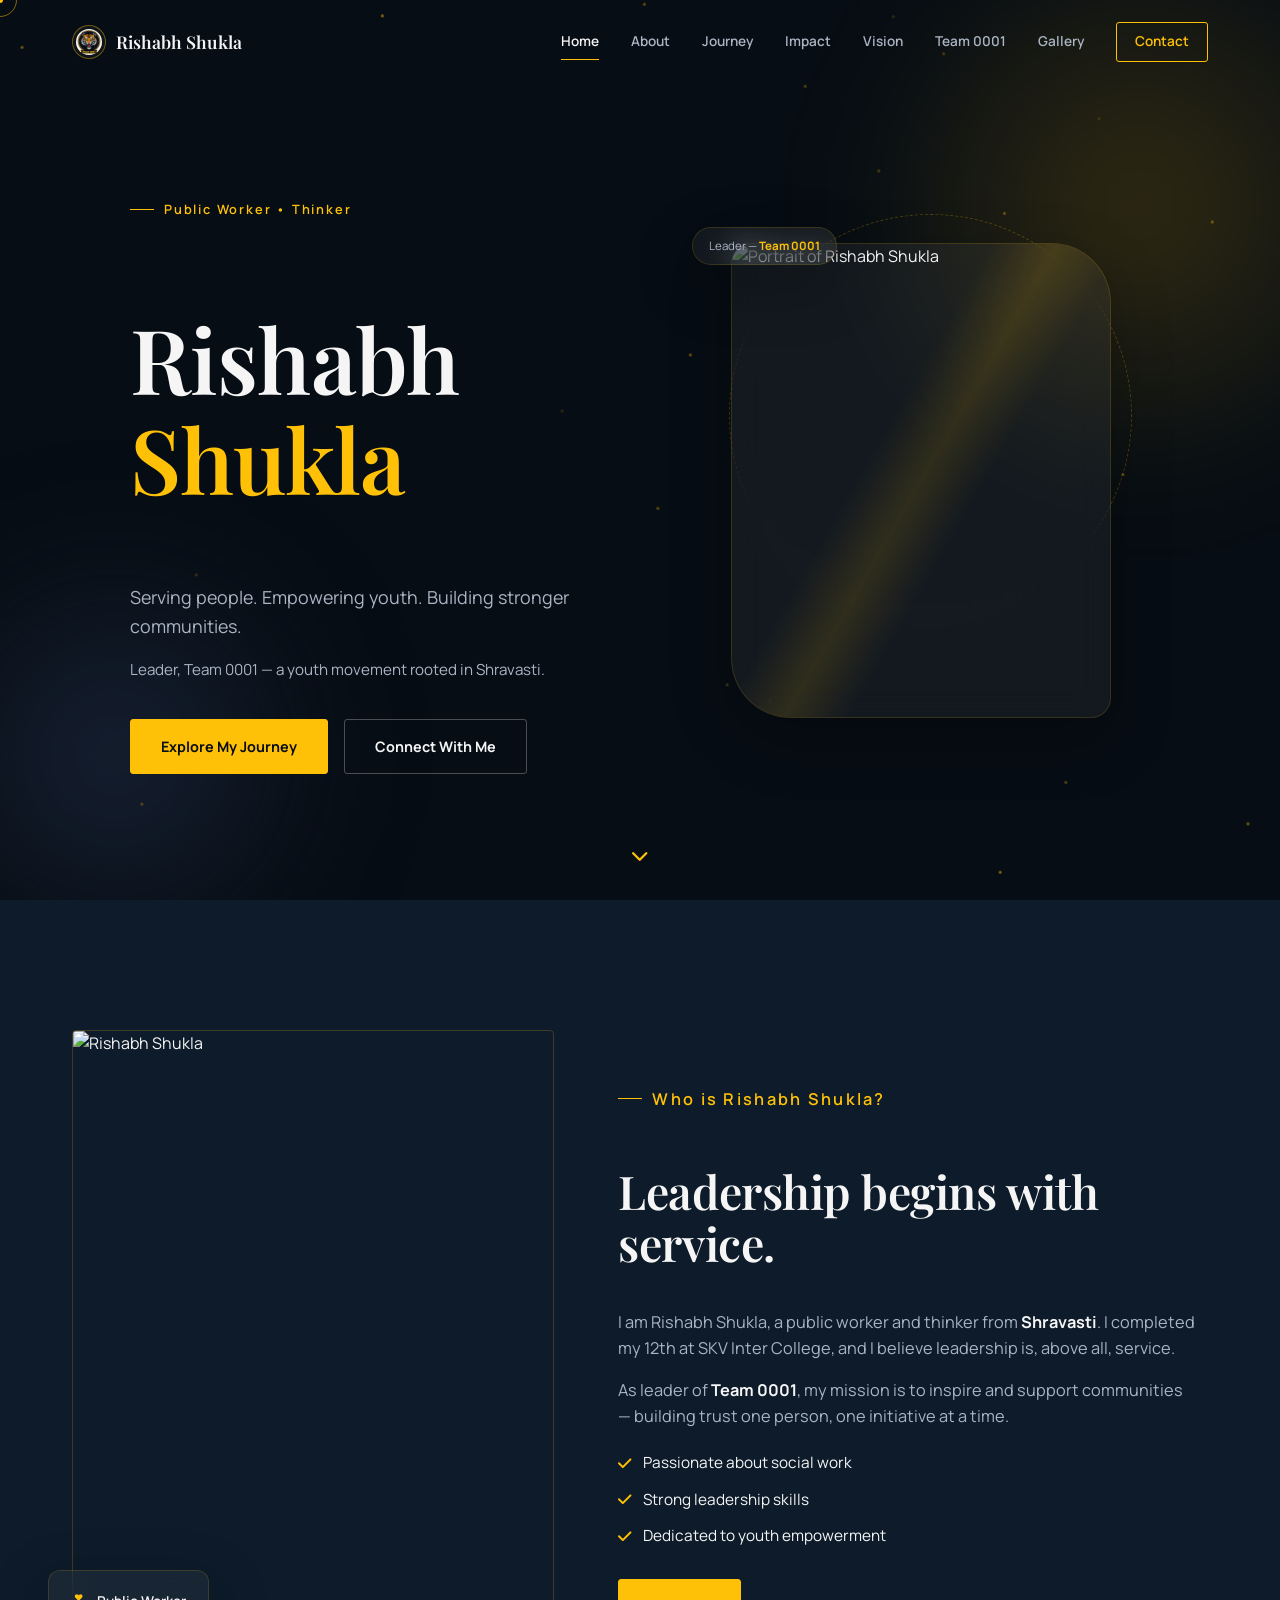
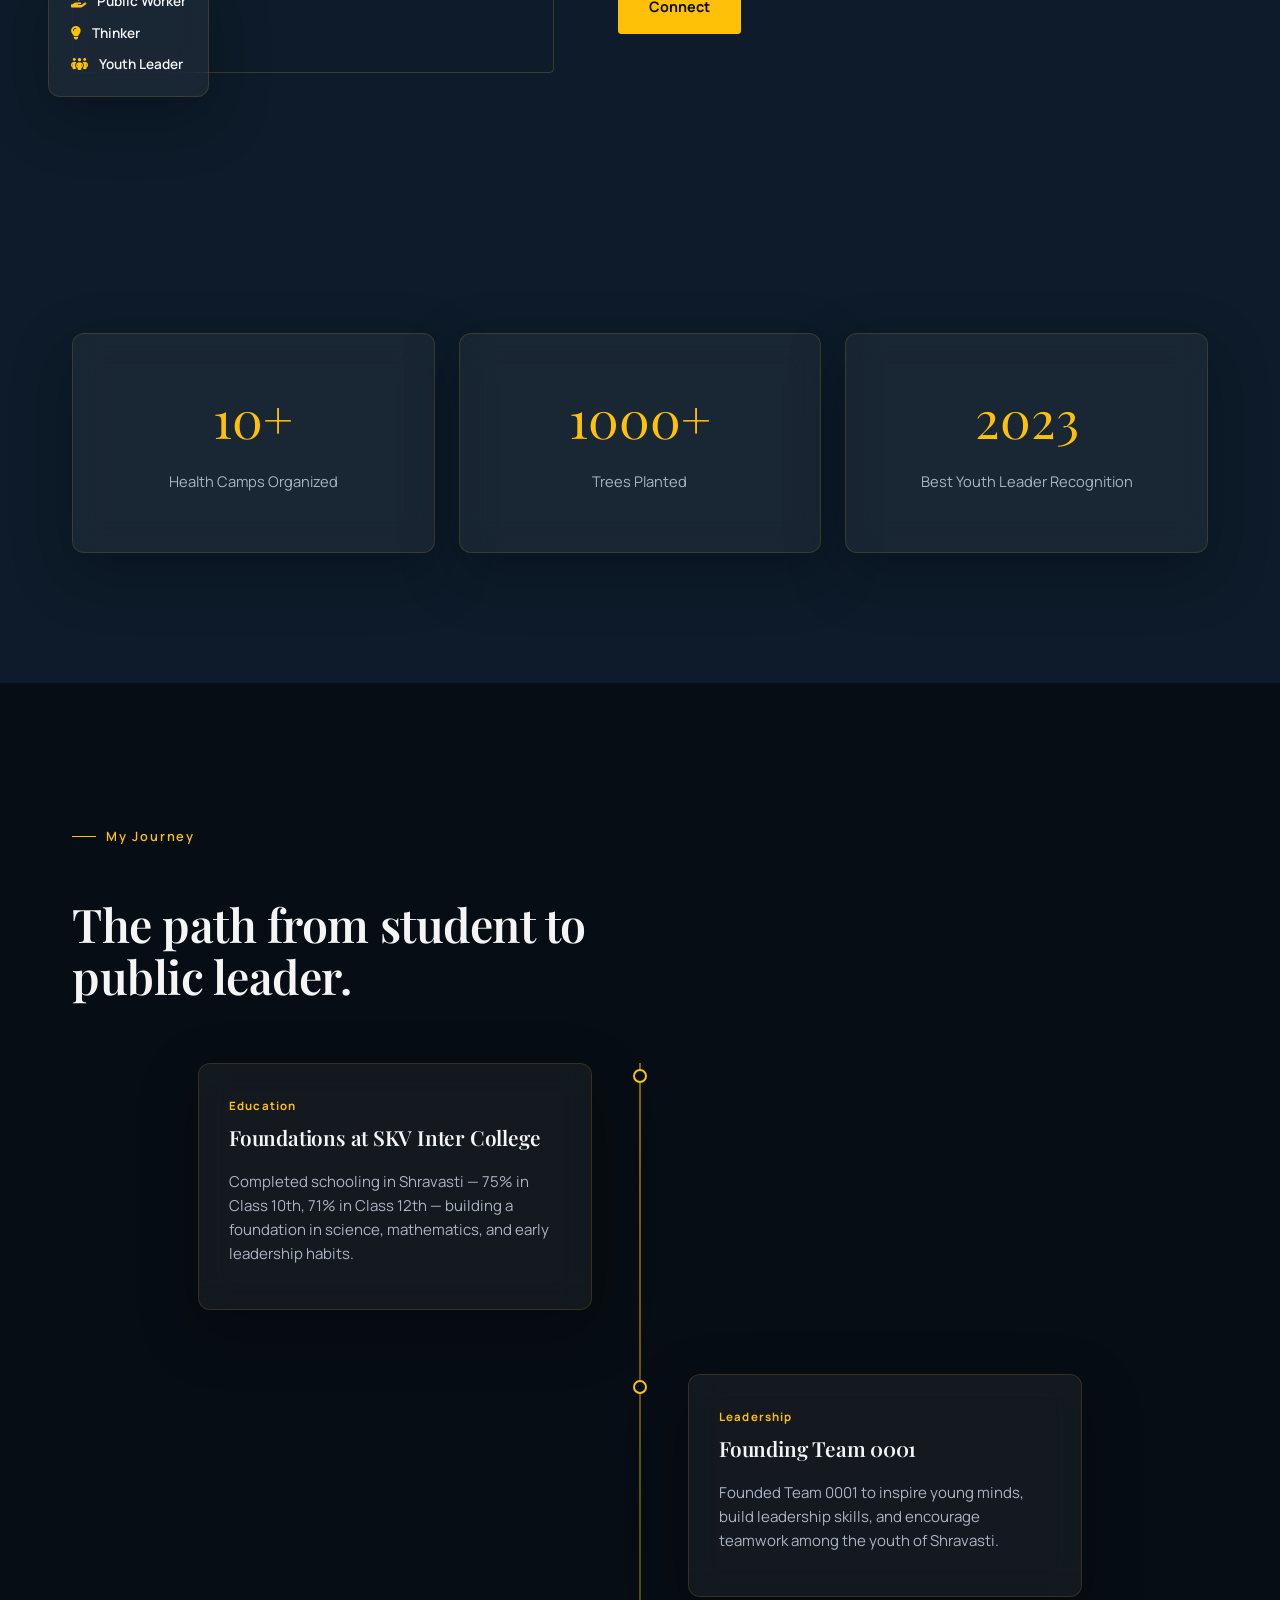
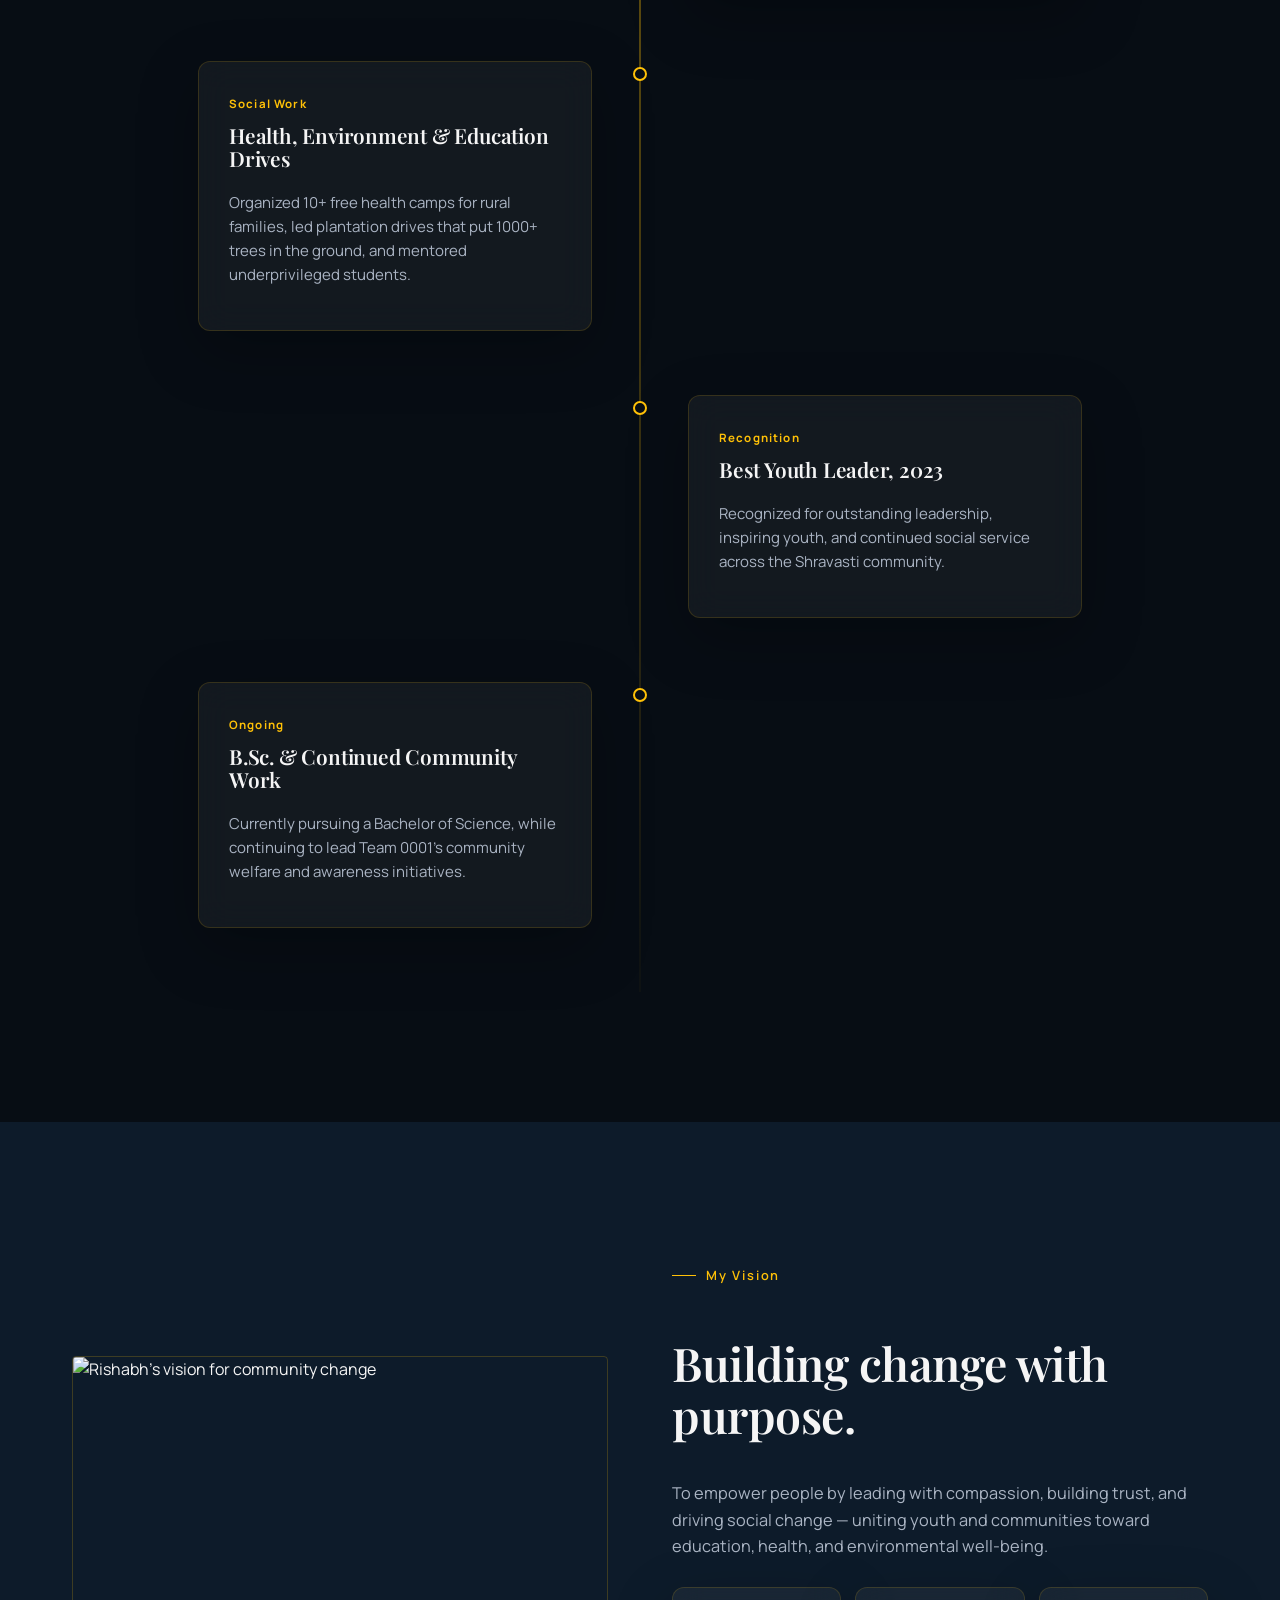
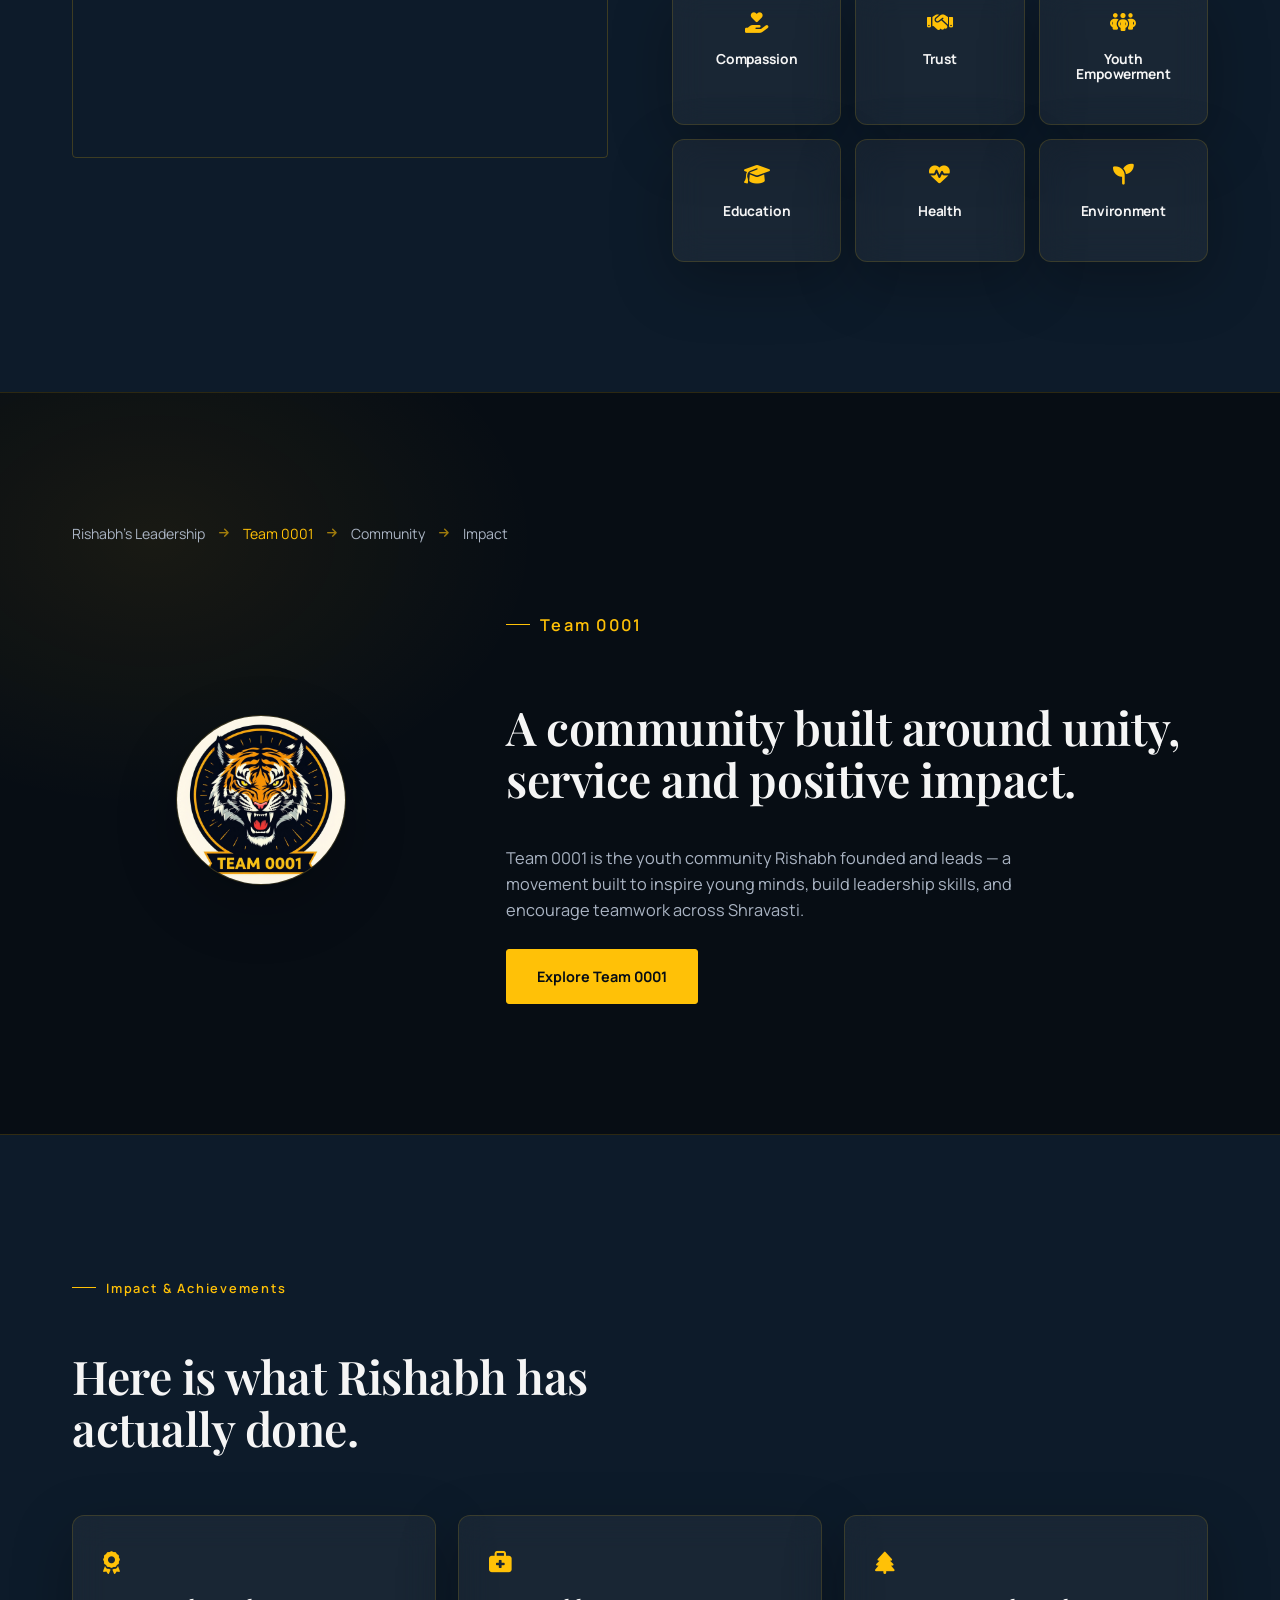
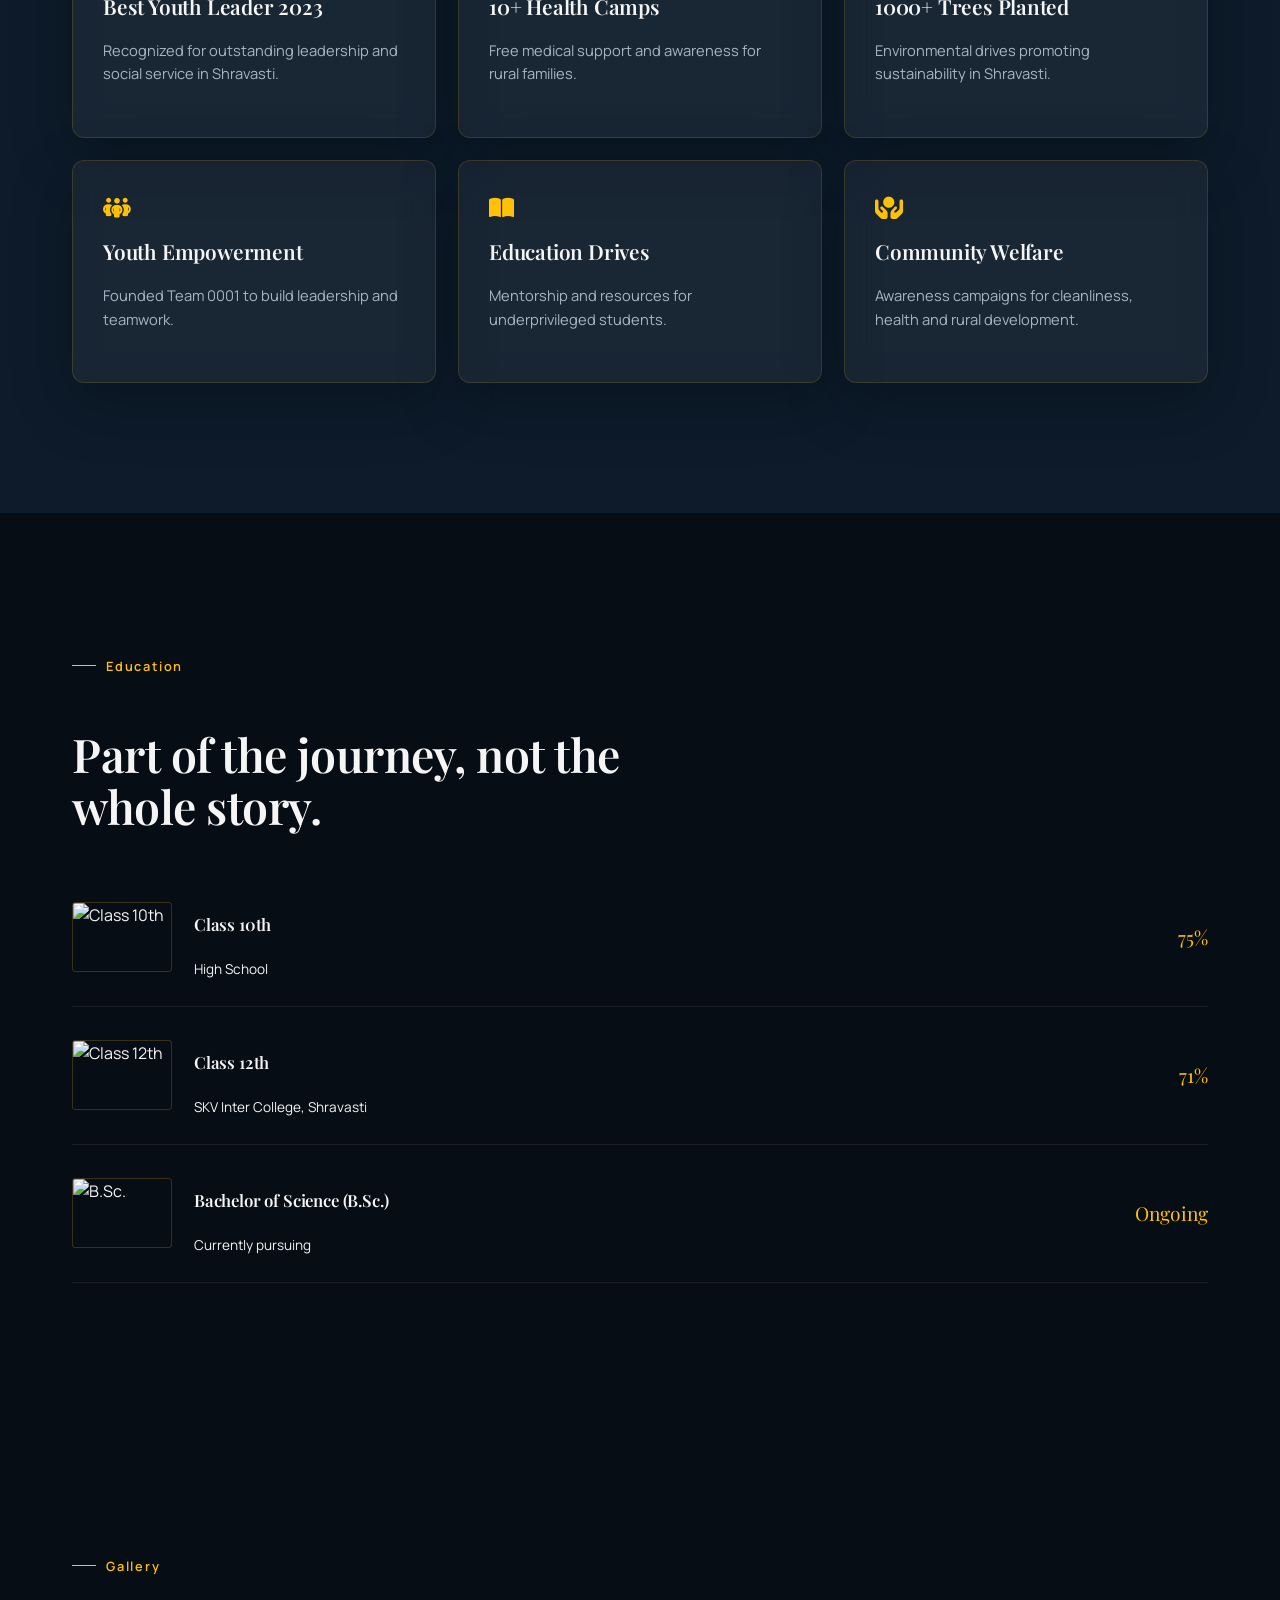
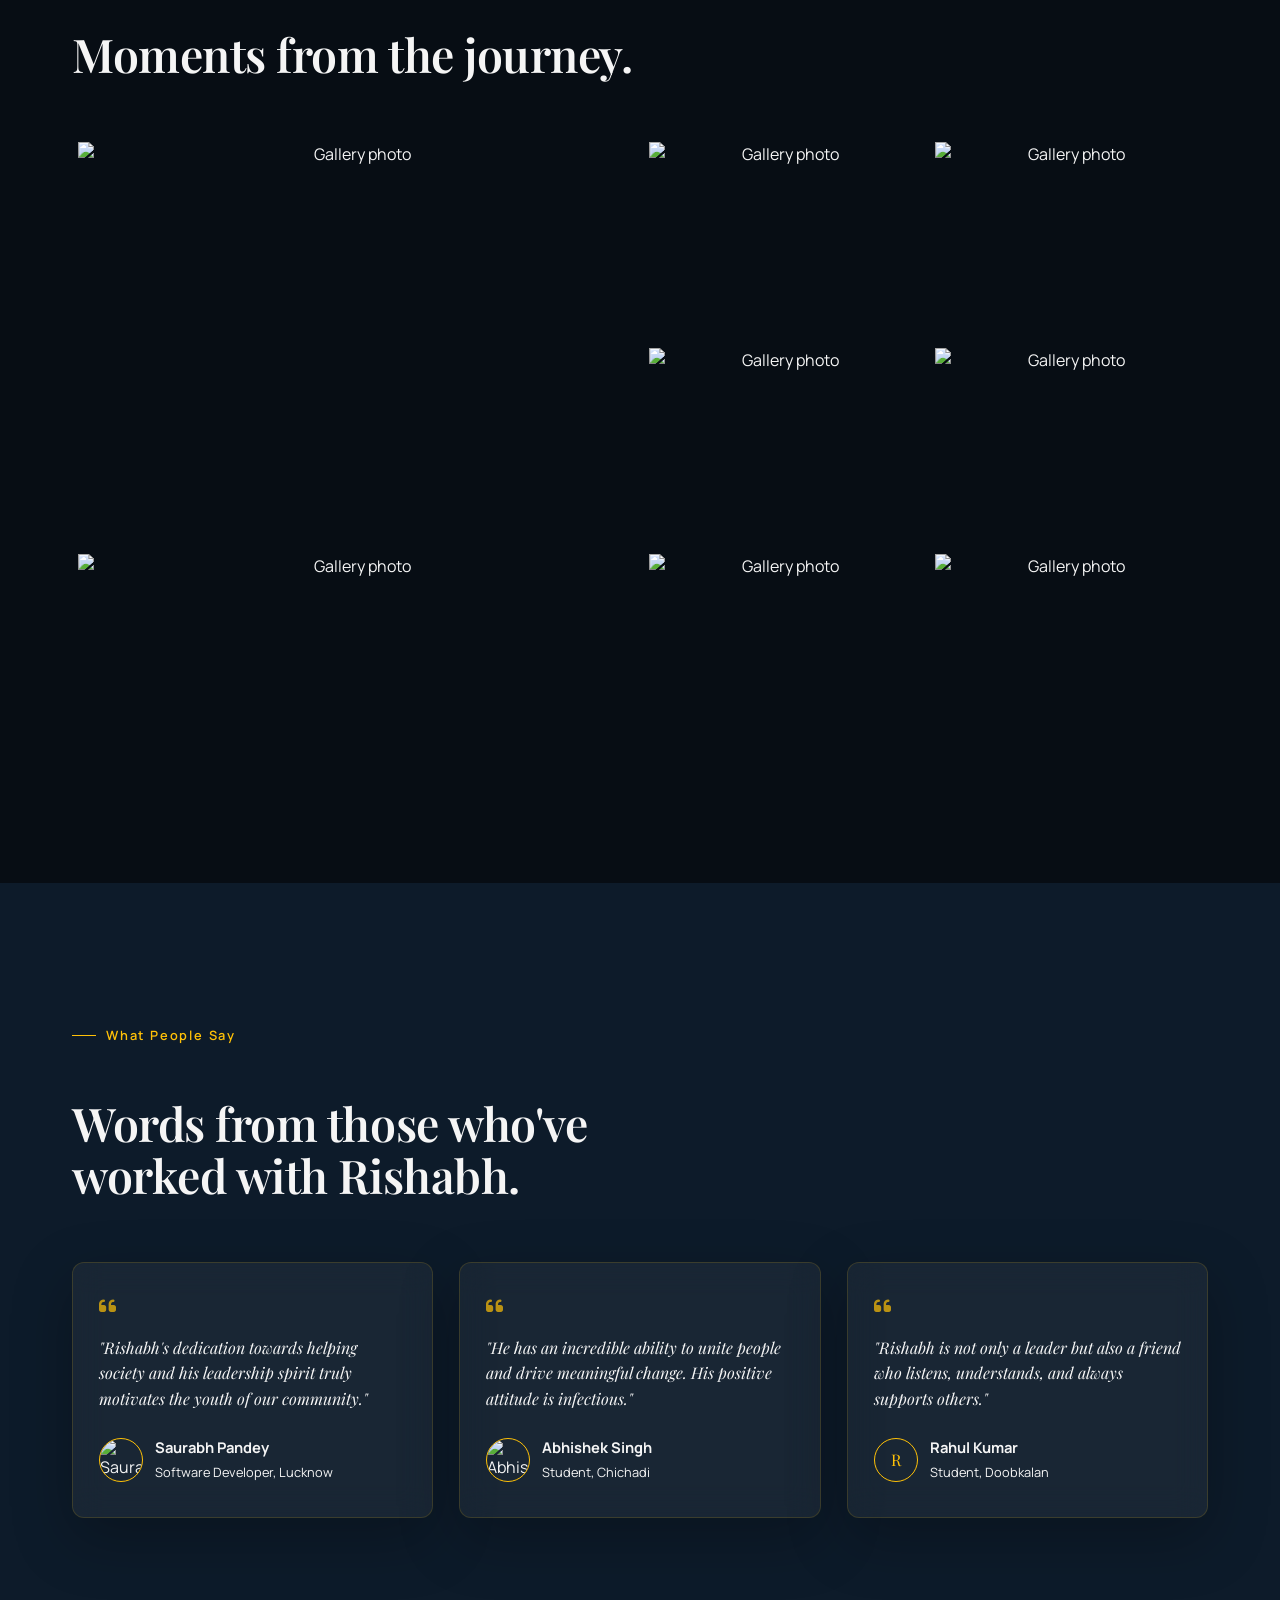
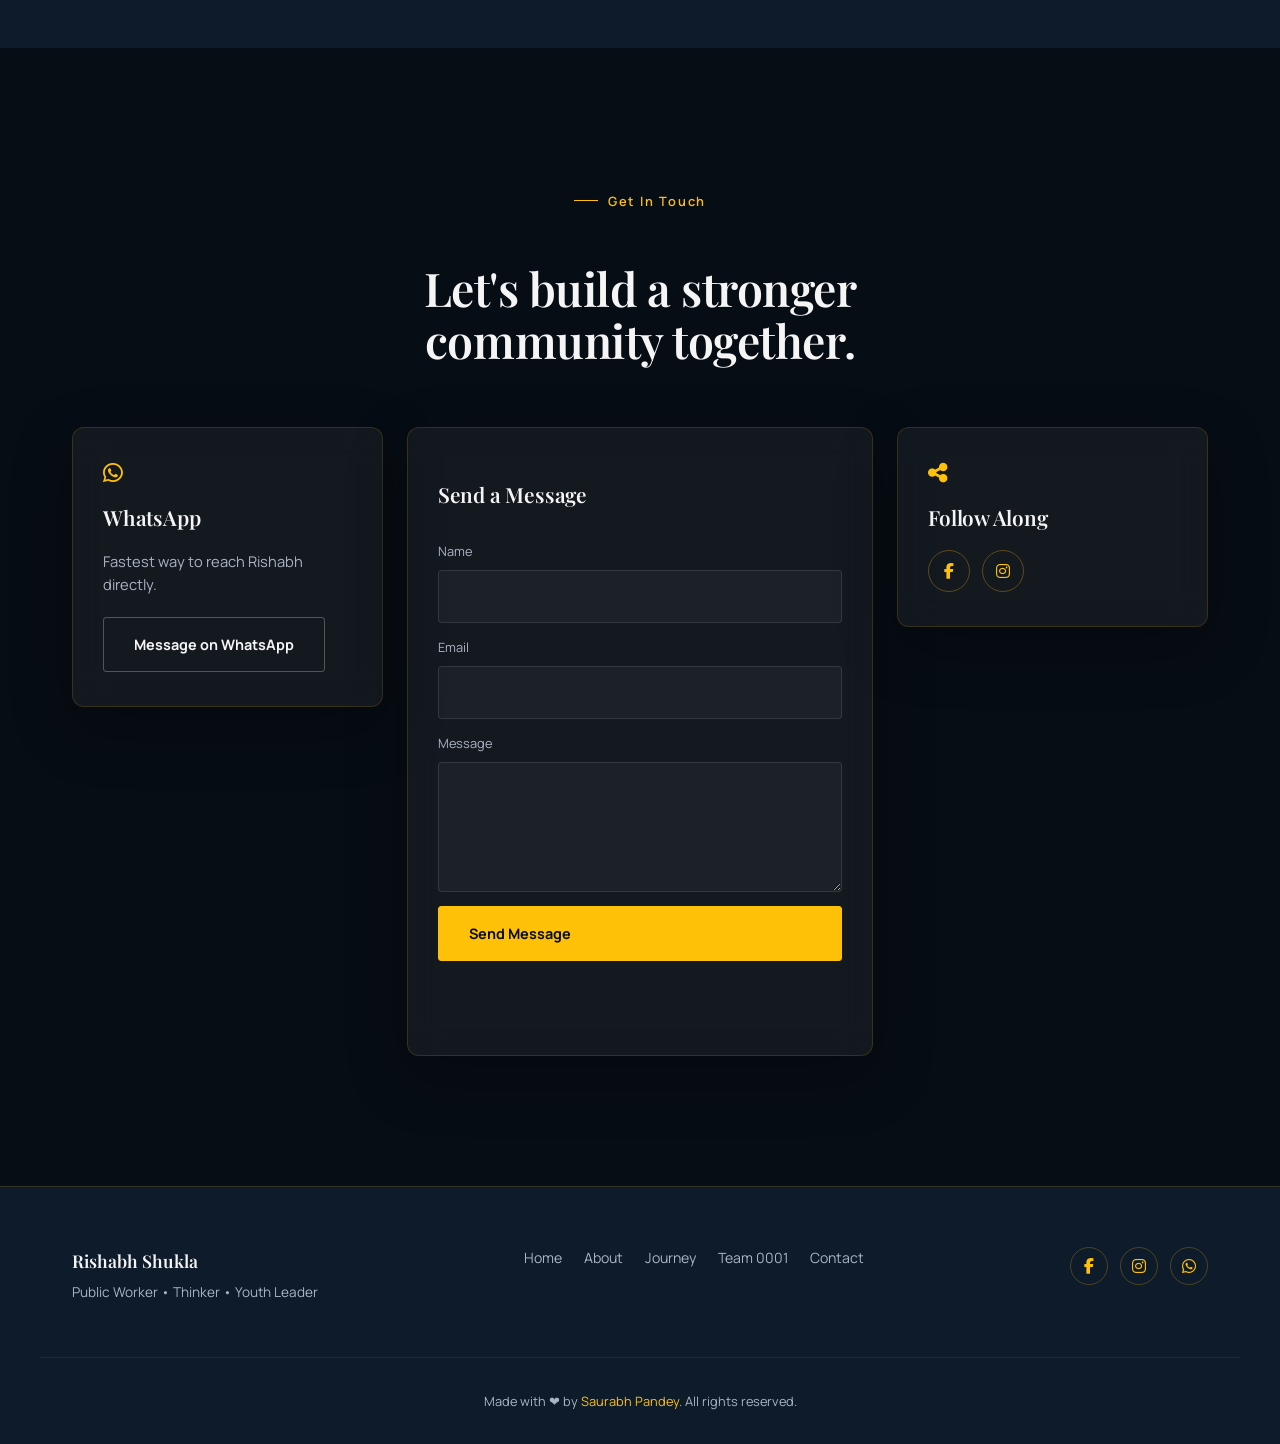
==== index.html @ ad7d0102 "index" ====
<!doctype html>
<html lang="en">
  <head>
    <!-- =========================================
         BASIC DOCUMENT META
    ========================================== -->

    <meta charset="UTF-8" />

    <meta name="viewport" content="width=device-width, initial-scale=1.0" />

    <meta name="theme-color" content="#0D1B2A" />

    <meta name="color-scheme" content="dark" />

    <meta
      name="robots"
      content="index, follow, max-image-preview:large, max-snippet:-1, max-video-preview:-1"
    />

    <meta
      name="googlebot"
      content="index, follow, max-image-preview:large, max-snippet:-1, max-video-preview:-1"
    />

    <!-- =========================================
         PRIMARY SEO
    ========================================== -->

    <title>Rishabh Shukla — Public Worker, Thinker & Youth Leader</title>

    <meta
      name="description"
      content="Official website of Rishabh Shukla, a public worker, thinker and youth leader from Shravasti, Uttar Pradesh. Explore his journey, social impact, vision and Team 0001."
    />

    <meta name="author" content="Rishabh Shukla" />

    <meta
      name="keywords"
      content="Rishabh Shukla, Rishabh Shukla Shravasti, public worker Shravasti, youth leader Shravasti, Team 0001, social work Shravasti, youth empowerment Uttar Pradesh"
    />

    <link rel="canonical" href="https://rishabh0001.vercel.app/" />
    <link rel="icon" href="images/team0001.png" type="image/x-icon" />

    <link
      rel="icon"
      type="image/png"
      sizes="32x32"
      href="images/team0001.png"
    />

    <link
      rel="apple-touch-icon"
      sizes="180x180"
      href="images/team0001.png"
    />


    <meta property="og:type" content="website" />

    <meta property="og:url" content="https://rishabh0001.vercel.app/" />

    <meta
      property="og:title"
      content="Rishabh Shukla — Public Worker, Thinker & Youth Leader"
    />

    <meta
      property="og:description"
      content="Official website of Rishabh Shukla — public worker, thinker and youth leader from Shravasti, Uttar Pradesh."
    />

    <meta
      property="og:image"
      content="https://rishabh0001.vercel.app/images/rishabh_1.jpg"
    />

    <meta property="og:image:width" content="1200" />

    <meta property="og:image:height" content="630" />

    <meta
      property="og:image:alt"
      content="Rishabh Shukla — Public Worker and Thinker"
    />

    <meta property="og:site_name" content="Rishabh Shukla" />

    <meta property="og:locale" content="en_IN" />

   

    <meta name="twitter:card" content="summary_large_image" />

    <meta
      name="twitter:title"
      content="Rishabh Shukla — Public Worker, Thinker & Youth Leader"
    />

    <meta
      name="twitter:description"
      content="Official website of Rishabh Shukla — public worker, thinker and youth leader from Shravasti, Uttar Pradesh."
    />

    <meta
      name="twitter:image"
      content="https://rishabh0001.vercel.app/assets/rishabh-shukla-og.jpg"
    />

    <meta
      name="twitter:image:alt"
      content="Rishabh Shukla — Public Worker and Thinker"
    />

    <!-- =========================================
         GOOGLE / SEARCH ENGINE VERIFICATION
    ========================================== -->

    <!-- Add your actual Search Console verification value -->
    <!--
    <meta
        name="google-site-verification"
        content="YOUR_GOOGLE_VERIFICATION_CODE"
    >
    -->

    <!-- =========================================
         PERFORMANCE
    ========================================== -->

    <!-- Google Fonts -->
    <link rel="preconnect" href="https://fonts.googleapis.com" />

    <link rel="preconnect" href="https://fonts.gstatic.com" crossorigin />

    <link
      href="https://fonts.googleapis.com/css2?family=Playfair+Display:ital,wght@0,500;0,600;0,700;1,500&family=Manrope:wght@400;500;600;700;800&display=swap"
      rel="stylesheet"
    />

    <!-- Font Awesome -->
    <link
      rel="stylesheet"
      href="https://cdnjs.cloudflare.com/ajax/libs/font-awesome/6.5.1/css/all.min.css"
    />

    <!-- Lenis -->
    <link
      rel="stylesheet"
      href="https://unpkg.com/lenis@1.1.3/dist/lenis.css"
    />

    <!-- Main stylesheet -->
    <link rel="stylesheet" href="/css/style.css" />

    <!-- =========================================
         PERSON + WEBSITE STRUCTURED DATA
    ========================================== -->

    <script type="application/ld+json">
      {
        "@context": "https://schema.org",
        "@graph": [
          {
            "@type": "ProfilePage",
            "@id": "https://rishabh0001.vercel.app/#profile",
            "url": "https://rishabh0001.vercel.app/",
            "name": "Rishabh Shukla — Public Worker, Thinker & Youth Leader",
            "description": "Official profile of Rishabh Shukla, public worker, thinker and youth leader from Shravasti, Uttar Pradesh.",
            "mainEntity": {
              "@id": "https://rishabh0001.vercel.app/#person"
            }
          },
          {
            "@type": "Person",
            "@id": "https://rishabh0001.vercel.app/#person",
            "name": "Rishabh Shukla",
            "url": "https://rishabh0001.vercel.app/",
            "jobTitle": ["Public Worker", "Thinker", "Youth Leader"],
            "description": "Public worker, thinker and youth leader from Shravasti, Uttar Pradesh.",
            "image": {
              "@type": "ImageObject",
              "url": "https://rishabh0001.vercel.app/assets/rishabh-shukla-og.jpg"
            },
            "worksFor": {
              "@type": "Organization",
              "@id": "https://rishabh0001.vercel.app/#team0001",
              "name": "Team 0001",
              "url": "https://rishabh0001.vercel.app/"
            },
            "address": {
              "@type": "PostalAddress",
              "addressLocality": "Shravasti",
              "addressRegion": "Uttar Pradesh",
              "addressCountry": "IN"
            }
          },
          {
            "@type": "Organization",
            "@id": "https://rishabh0001.vercel.app/#team0001",
            "name": "Team 0001",
            "url": "https://rishabh0001.vercel.app/",
            "description": "A community and movement led by Rishabh Shukla focused on youth empowerment and positive community impact."
          },
          {
            "@type": "WebSite",
            "@id": "https://rishabh0001.vercel.app/#website",
            "url": "https://rishabh0001.vercel.app/",
            "name": "Rishabh Shukla",
            "description": "Official website of Rishabh Shukla.",
            "publisher": {
              "@id": "https://rishabh0001.vercel.app/#person"
            }
          }
        ]
      }
    </script>
  </head>
  <body>
    <!-- Scroll progress bar -->
    <div class="scroll-progress" id="scrollProgress" aria-hidden="true"></div>

    <!-- Custom cursor (desktop only, injected/controlled in JS) -->
    <div class="cursor-dot" id="cursorDot" aria-hidden="true"></div>
    <div class="cursor-ring" id="cursorRing" aria-hidden="true"></div>

    <!-- ================= NAVBAR ================= -->
    <header class="navbar" id="navbar">
      <div class="navbar-inner">
        <a href="#home" class="brand" data-lenis-prevent-outside>
          <img src="images/team0001.png" alt="" />
          <span class="brand-name">Rishabh Shukla</span>
        </a>

        <nav class="nav-links" id="navLinks" aria-label="Primary">
          <a href="#home" class="nav-link active" data-nav>Home</a>
          <a href="#about" class="nav-link" data-nav>About</a>
          <a href="#journey" class="nav-link" data-nav>Journey</a>
          <a href="#impact" class="nav-link" data-nav>Impact</a>
          <a href="#vision" class="nav-link" data-nav>Vision</a>
          <a href="#team0001" class="nav-link" data-nav>Team 0001</a>
          <a href="#gallery" class="nav-link" data-nav>Gallery</a>
          <a href="#contact" class="nav-link nav-cta magnetic" data-nav
            >Contact</a
          >
        </nav>

        <button
          class="hamburger"
          id="hamburgerBtn"
          aria-label="Open menu"
          aria-expanded="false"
          aria-controls="mobileMenu"
        >
          <span></span><span></span><span></span>
        </button>
      </div>
    </header>

    <!-- ================= MOBILE MENU ================= -->
    <div class="mobile-menu" id="mobileMenu" aria-hidden="true">
      <nav aria-label="Mobile primary">
        <a href="#home" data-nav>Home</a>
        <a href="#about" data-nav>About</a>
        <a href="#journey" data-nav>Journey</a>
        <a href="#impact" data-nav>Impact</a>
        <a href="#vision" data-nav>Vision</a>
        <a href="#team0001" data-nav>Team 0001</a>
        <a href="#gallery" data-nav>Gallery</a>
        <a href="#contact" data-nav>Contact</a>
      </nav>
    </div>

    <main id="smooth-wrapper">
      <!-- ================= HERO ================= -->
      <section class="hero" id="home">
        <div class="hero-bg" aria-hidden="true">
          <div class="glow glow-1" data-parallax="0.15"></div>
          <div class="glow glow-2" data-parallax="0.3"></div>
          <div class="particles" id="particles"></div>
        </div>

        <div class="container hero-grid">
          <div class="hero-copy">
            <p class="eyebrow" data-hero-item>Public Worker &bull; Thinker</p>
            <h1 class="hero-heading">
              <span class="line" data-hero-line>Rishabh</span>
              <span class="line gold-text" data-hero-line>Shukla</span>
            </h1>
            <p class="hero-sub" data-hero-item>
              Serving people. Empowering youth. Building stronger communities.
            </p>
            <p class="hero-tag" data-hero-item>
              Leader, Team 0001 — a youth movement rooted in Shravasti.
            </p>

            <div class="hero-ctas" data-hero-item>
              <a href="#journey" class="btn btn-gold magnetic" data-nav
                >Explore My Journey</a
              >
              <a href="#contact" class="btn btn-ghost magnetic" data-nav
                >Connect With Me</a
              >
            </div>
          </div>

          <div class="hero-visual" data-hero-portrait>
            <div class="portrait-frame glass" data-parallax="0.08">
              <img
                src="https://rishabh0001.vercel.app/images/rishabh_1.jpg"
                alt="Portrait of Rishabh Shukla"
                width="480"
                height="600"
              />
              <div class="portrait-shine" aria-hidden="true"></div>
            </div>
            <span class="team-chip glass"
              >Leader &mdash; <strong>Team 0001</strong></span
            >
            <span class="deco-ring" aria-hidden="true"></span>
          </div>
        </div>

        <button
          class="scroll-cue"
          id="scrollCue"
          aria-label="Scroll to About section"
        >
          <i class="fa-solid fa-chevron-down"></i>
        </button>
      </section>

      <!-- ================= ABOUT ================= -->
      <section class="about" id="about">
        <div class="container about-grid">
          <div class="about-visual reveal" data-scale-reveal>
            <img
              src="https://rishabh0001.vercel.app/images/rishabh_2.jpg"
              alt="Rishabh Shukla"
              loading="lazy"
            />
            <div class="glass badge-card">
              <span
                ><i class="fa-solid fa-hand-holding-heart"></i> Public
                Worker</span
              >
              <span><i class="fa-solid fa-lightbulb"></i> Thinker</span>
              <span><i class="fa-solid fa-people-group"></i> Youth Leader</span>
            </div>
          </div>

          <div class="about-copy reveal">
            <p class="eyebrow">Who is Rishabh Shukla?</p>
            <h2>Leadership begins with service.</h2>
            <p>
              I am Rishabh Shukla, a public worker and thinker from
              <strong>Shravasti</strong>. I completed my 12th at SKV Inter
              College, and I believe leadership is, above all, service.
            </p>
            <p>
              As leader of <strong>Team 0001</strong>, my mission is to inspire
              and support communities &mdash; building trust one person, one
              initiative at a time.
            </p>
            <ul class="check-list">
              <li>
                <i class="fa-solid fa-check"></i>Passionate about social work
              </li>
              <li><i class="fa-solid fa-check"></i>Strong leadership skills</li>
              <li>
                <i class="fa-solid fa-check"></i>Dedicated to youth empowerment
              </li>
            </ul>
            <a href="#contact" class="btn btn-gold magnetic" data-nav
              >Connect</a
            >
          </div>
        </div>
      </section>

      <!-- ================= IMPACT / STATS ================= -->
      <section class="impact" id="impact">
        <div class="container">
          <div class="impact-grid">
            <div class="glass stat-card reveal">
              <div class="stat-num"><span data-count-to="10">0</span>+</div>
              <p class="stat-label">Health Camps Organized</p>
            </div>
            <div class="glass stat-card reveal">
              <div class="stat-num"><span data-count-to="1000">0</span>+</div>
              <p class="stat-label">Trees Planted</p>
            </div>
            <div class="glass stat-card reveal">
              <div class="stat-num">
                <span data-count-to="2023" data-no-plus>0</span>
              </div>
              <p class="stat-label">Best Youth Leader Recognition</p>
            </div>
          </div>
        </div>
      </section>

      <!-- ================= JOURNEY / TIMELINE ================= -->
      <section class="journey" id="journey">
        <div class="container">
          <div class="section-head reveal">
            <p class="eyebrow">My Journey</p>
            <h2>The path from student to public leader.</h2>
          </div>

          <div class="timeline" id="timeline">
            <div class="timeline-item reveal" data-side="left">
              <div class="glass timeline-card">
                <span class="t-tag">Education</span>
                <h3>Foundations at SKV Inter College</h3>
                <p>
                  Completed schooling in Shravasti &mdash; 75% in Class 10th,
                  71% in Class 12th &mdash; building a foundation in science,
                  mathematics, and early leadership habits.
                </p>
              </div>
            </div>

            <div class="timeline-item reveal" data-side="right">
              <div class="glass timeline-card">
                <span class="t-tag">Leadership</span>
                <h3>Founding Team 0001</h3>
                <p>
                  Founded Team 0001 to inspire young minds, build leadership
                  skills, and encourage teamwork among the youth of Shravasti.
                </p>
              </div>
            </div>

            <div class="timeline-item reveal" data-side="left">
              <div class="glass timeline-card">
                <span class="t-tag">Social Work</span>
                <h3>Health, Environment &amp; Education Drives</h3>
                <p>
                  Organized 10+ free health camps for rural families, led
                  plantation drives that put 1000+ trees in the ground, and
                  mentored underprivileged students.
                </p>
              </div>
            </div>

            <div class="timeline-item reveal" data-side="right">
              <div class="glass timeline-card">
                <span class="t-tag">Recognition</span>
                <h3>Best Youth Leader, 2023</h3>
                <p>
                  Recognized for outstanding leadership, inspiring youth, and
                  continued social service across the Shravasti community.
                </p>
              </div>
            </div>

            <div class="timeline-item reveal" data-side="left">
              <div class="glass timeline-card">
                <span class="t-tag">Ongoing</span>
                <h3>B.Sc. &amp; Continued Community Work</h3>
                <p>
                  Currently pursuing a Bachelor of Science, while continuing to
                  lead Team 0001's community welfare and awareness initiatives.
                </p>
              </div>
            </div>
          </div>
        </div>
      </section>

      <!-- ================= VISION ================= -->
      <section class="vision" id="vision">
        <div class="container vision-grid">
          <div class="vision-visual reveal" data-scale-reveal>
            <img
              src="https://rishabh0001.vercel.app/images/rishabh_3.jpg"
              alt="Rishabh's vision for community change"
              loading="lazy"
            />
          </div>

          <div class="reveal">
            <p class="eyebrow">My Vision</p>
            <h2>Building change with purpose.</h2>
            <p class="vision-intro">
              To empower people by leading with compassion, building trust, and
              driving social change &mdash; uniting youth and communities toward
              education, health, and environmental well-being.
            </p>

            <div class="pillar-grid">
              <div class="glass pillar-card">
                <i class="fa-solid fa-hand-holding-heart"></i>
                <h4>Compassion</h4>
              </div>
              <div class="glass pillar-card">
                <i class="fa-solid fa-handshake"></i>
                <h4>Trust</h4>
              </div>
              <div class="glass pillar-card">
                <i class="fa-solid fa-people-group"></i>
                <h4>Youth Empowerment</h4>
              </div>
              <div class="glass pillar-card">
                <i class="fa-solid fa-graduation-cap"></i>
                <h4>Education</h4>
              </div>
              <div class="glass pillar-card">
                <i class="fa-solid fa-heart-pulse"></i>
                <h4>Health</h4>
              </div>
              <div class="glass pillar-card">
                <i class="fa-solid fa-seedling"></i>
                <h4>Environment</h4>
              </div>
            </div>
          </div>
        </div>
      </section>

      <!-- ================= TEAM 0001 ================= -->
      <section class="team0001" id="team0001">
        <div class="container">
          <div class="team-flow reveal">
            <span>Rishabh's Leadership</span>
            <i class="fa-solid fa-arrow-right"></i>
            <span class="gold-text">Team 0001</span>
            <i class="fa-solid fa-arrow-right"></i>
            <span>Community</span>
            <i class="fa-solid fa-arrow-right"></i>
            <span>Impact</span>
          </div>

          <div class="team-body">
            <div class="team-emblem glass reveal">
              <img
                src="./images/team0001.png"
                style="border-radius: 50%"
                alt=""
              />
            </div>
            <div class="reveal">
              <p class="eyebrow">Team 0001</p>
              <h2>
                A community built around unity, service and positive impact.
              </h2>
              <p>
                Team 0001 is the youth community Rishabh founded and leads
                &mdash; a movement built to inspire young minds, build
                leadership skills, and encourage teamwork across Shravasti.
              </p>
              <a
                href="https://wa.me/919580526988"
                class="btn btn-gold magnetic"
                target="_blank"
                rel="noopener"
                >Explore Team 0001</a
              >
            </div>
          </div>
        </div>
      </section>

      <!-- ================= ACHIEVEMENTS ================= -->
      <section class="achievements" id="achievements">
        <div class="container">
          <div class="section-head reveal">
            <p class="eyebrow">Impact &amp; Achievements</p>
            <h2>Here is what Rishabh has actually done.</h2>
          </div>

          <div class="ach-grid">
            <div class="glass ach-card reveal">
              <i class="fa-solid fa-award"></i>
              <h3>Best Youth Leader 2023</h3>
              <p>
                Recognized for outstanding leadership and social service in
                Shravasti.
              </p>
            </div>
            <div class="glass ach-card reveal">
              <i class="fa-solid fa-briefcase-medical"></i>
              <h3>10+ Health Camps</h3>
              <p>Free medical support and awareness for rural families.</p>
            </div>
            <div class="glass ach-card reveal">
              <i class="fa-solid fa-tree"></i>
              <h3>1000+ Trees Planted</h3>
              <p>Environmental drives promoting sustainability in Shravasti.</p>
            </div>
            <div class="glass ach-card reveal">
              <i class="fa-solid fa-people-group"></i>
              <h3>Youth Empowerment</h3>
              <p>Founded Team 0001 to build leadership and teamwork.</p>
            </div>
            <div class="glass ach-card reveal">
              <i class="fa-solid fa-book-open"></i>
              <h3>Education Drives</h3>
              <p>Mentorship and resources for underprivileged students.</p>
            </div>
            <div class="glass ach-card reveal">
              <i class="fa-solid fa-hands-holding-circle"></i>
              <h3>Community Welfare</h3>
              <p>
                Awareness campaigns for cleanliness, health and rural
                development.
              </p>
            </div>
          </div>
        </div>
      </section>

      <!-- ================= EDUCATION ================= -->
      <section class="education" id="education">
        <div class="container">
          <div class="section-head reveal">
            <p class="eyebrow">Education</p>
            <h2>Part of the journey, not the whole story.</h2>
          </div>

          <div class="edu-list">
            <div class="edu-item reveal">
              <img
                src="https://rishabh0001.vercel.app/images/skv1.jpeg"
                alt="Class 10th"
                loading="lazy"
              />
              <div class="edu-info">
                <h4>Class 10th</h4>
                <span>High School</span>
              </div>
              <div class="edu-stat">75%</div>
            </div>
            <div class="edu-item reveal">
              <img
                src="https://rishabh0001.vercel.app/images/skv2.jpeg"
                alt="Class 12th"
                loading="lazy"
              />
              <div class="edu-info">
                <h4>Class 12th</h4>
                <span>SKV Inter College, Shravasti</span>
              </div>
              <div class="edu-stat">71%</div>
            </div>
            <div class="edu-item reveal">
              <img
                src="https://rishabh0001.vercel.app/images/r3.jpg"
                alt="B.Sc."
                loading="lazy"
              />
              <div class="edu-info">
                <h4>Bachelor of Science (B.Sc.)</h4>
                <span>Currently pursuing</span>
              </div>
              <div class="edu-stat">Ongoing</div>
            </div>
          </div>
        </div>
      </section>

      <!-- ================= GALLERY ================= -->
      <section class="gallery" id="gallery">
        <div class="container">
          <div class="section-head reveal">
            <p class="eyebrow">Gallery</p>
            <h2>Moments from the journey.</h2>
          </div>

          <div class="gallery-grid" id="galleryGrid">
            <button
              class="g-item reveal"
              data-img="https://rishabh0001.vercel.app/images/rishabh_1.jpg"
            >
              <img
                src="https://rishabh0001.vercel.app/images/rishabh_1.jpg"
                alt="Gallery photo"
                loading="lazy"
              />
            </button>
            <button
              class="g-item reveal"
              data-img="https://rishabh0001.vercel.app/images/rishabh_2.jpg"
            >
              <img
                src="https://rishabh0001.vercel.app/images/rishabh_2.jpg"
                alt="Gallery photo"
                loading="lazy"
              />
            </button>
            <button
              class="g-item reveal"
              data-img="https://rishabh0001.vercel.app/images/r5.jpg"
            >
              <img
                src="https://rishabh0001.vercel.app/images/r5.jpg"
                alt="Gallery photo"
                loading="lazy"
              />
            </button>
            <button
              class="g-item reveal"
              data-img="https://rishabh0001.vercel.app/images/r4.jpg"
            >
              <img
                src="https://rishabh0001.vercel.app/images/r4.jpg"
                alt="Gallery photo"
                loading="lazy"
              />
            </button>
            <button
              class="g-item reveal"
              data-img="https://rishabh0001.vercel.app/images/r6.jpg"
            >
              <img
                src="https://rishabh0001.vercel.app/images/r6.jpg"
                alt="Gallery photo"
                loading="lazy"
              />
            </button>
            <button
              class="g-item reveal"
              data-img="https://rishabh0001.vercel.app/images/r7.jpg"
            >
              <img
                src="https://rishabh0001.vercel.app/images/r7.jpg"
                alt="Gallery photo"
                loading="lazy"
              />
            </button>
            <button
              class="g-item reveal"
              data-img="https://rishabh0001.vercel.app/images/r3.jpg"
            >
              <img
                src="https://rishabh0001.vercel.app/images/r3.jpg"
                alt="Gallery photo"
                loading="lazy"
              />
            </button>
            <button
              class="g-item reveal"
              data-img="https://rishabh0001.vercel.app/images/r8.jpg"
            >
              <img
                src="https://rishabh0001.vercel.app/images/r8.jpg"
                alt="Gallery photo"
                loading="lazy"
              />
            </button>
          </div>
        </div>
      </section>

      <!-- Lightbox -->
      <div
        class="lightbox"
        id="lightbox"
        role="dialog"
        aria-modal="true"
        aria-label="Enlarged photo"
        aria-hidden="true"
      >
        <button
          class="lightbox-close"
          id="lightboxClose"
          aria-label="Close photo"
        >
          &times;
        </button>
        <img id="lightboxImg" src="" alt="" />
      </div>

      <!-- ================= TESTIMONIALS ================= -->
      <section class="testimonials" id="testimonials">
        <div class="container">
          <div class="section-head reveal">
            <p class="eyebrow">What People Say</p>
            <h2>Words from those who've worked with Rishabh.</h2>
          </div>

          <div class="test-grid">
            <div class="glass test-card reveal">
              <i class="fa-solid fa-quote-left"></i>
              <p>
                "Rishabh's dedication towards helping society and his leadership
                spirit truly motivates the youth of our community."
              </p>
              <div class="test-person">
                <img
                  src="https://rishabh0001.vercel.app/images/pandey.jpeg"
                  alt="Saurabh Pandey"
                  loading="lazy"
                />
                <div>
                  <strong>Saurabh Pandey</strong
                  ><span>Software Developer, Lucknow</span>
                </div>
              </div>
            </div>
            <div class="glass test-card reveal">
              <i class="fa-solid fa-quote-left"></i>
              <p>
                "He has an incredible ability to unite people and drive
                meaningful change. His positive attitude is infectious."
              </p>
              <div class="test-person">
                <img
                  src="https://rishabh0001.vercel.app/images/AbhisheksSi.jpeg"
                  alt="Abhishek Singh"
                  loading="lazy"
                />
                <div>
                  <strong>Abhishek Singh</strong><span>Student, Chichadi</span>
                </div>
              </div>
            </div>
            <div class="glass test-card reveal">
              <i class="fa-solid fa-quote-left"></i>
              <p>
                "Rishabh is not only a leader but also a friend who listens,
                understands, and always supports others."
              </p>
              <div class="test-person">
                <div class="test-avatar-fallback">R</div>
                <div>
                  <strong>Rahul Kumar</strong><span>Student, Doobkalan</span>
                </div>
              </div>
            </div>
          </div>
        </div>
      </section>

      <!-- ================= CONTACT ================= -->
      <section class="contact" id="contact">
        <div class="container">
          <div class="section-head center reveal">
            <p class="eyebrow">Get In Touch</p>
            <h2>Let's build a stronger community together.</h2>
          </div>

          <div class="contact-grid">
            <div class="glass contact-card reveal">
              <i class="fa-brands fa-whatsapp"></i>
              <h3>WhatsApp</h3>
              <p>Fastest way to reach Rishabh directly.</p>
              <a
                href="https://wa.me/919580526988"
                class="btn btn-ghost magnetic"
                target="_blank"
                rel="noopener"
                >Message on WhatsApp</a
              >
            </div>

            <form
              class="glass contact-card contact-form reveal"
              id="contactForm"
            >
              <h3>Send a Message</h3>
              <div class="field">
                <label for="name">Name</label>
                <input type="text" id="name" name="name" required />
              </div>
              <div class="field">
                <label for="email">Email</label>
                <input type="email" id="email" name="email" required />
              </div>
              <div class="field">
                <label for="message">Message</label>
                <textarea
                  id="message"
                  name="message"
                  rows="4"
                  required
                ></textarea>
              </div>
              <button type="submit" class="btn btn-gold magnetic">
                Send Message
              </button>
              <p class="form-msg" id="formMsg" role="status"></p>
            </form>

            <div class="glass contact-card reveal">
              <i class="fa-solid fa-share-nodes"></i>
              <h3>Follow Along</h3>
              <div class="social-links">
                <a
                  href="https://www.facebook.com/share/1HQsQFgXZf/"
                  target="_blank"
                  rel="noopener"
                  aria-label="Facebook"
                  ><i class="fa-brands fa-facebook-f"></i
                ></a>
                <a
                  href="https://www.instagram.com/alone___boy___rishabh0001/"
                  target="_blank"
                  rel="noopener"
                  aria-label="Instagram"
                  ><i class="fa-brands fa-instagram"></i
                ></a>
              </div>
            </div>
          </div>
        </div>
      </section>
    </main>

    <!-- ================= FOOTER ================= -->
    <footer class="footer">
      <div class="container footer-grid">
        <div>
          <span class="brand-name footer-brand">Rishabh Shukla</span>
          <p class="footer-tag">
            Public Worker &bull; Thinker &bull; Youth Leader
          </p>
        </div>

        <nav class="footer-nav" aria-label="Footer">
          <a href="#home" data-nav>Home</a>
          <a href="#about" data-nav>About</a>
          <a href="#journey" data-nav>Journey</a>
          <a href="#team0001" data-nav>Team 0001</a>
          <a href="#contact" data-nav>Contact</a>
        </nav>

        <div class="footer-socials">
          <a
            href="https://www.facebook.com/share/1HQsQFgXZf/"
            target="_blank"
            rel="noopener"
            aria-label="Facebook"
            ><i class="fa-brands fa-facebook-f"></i
          ></a>
          <a
            href="https://www.instagram.com/alone___boy___rishabh0001/"
            target="_blank"
            rel="noopener"
            aria-label="Instagram"
            ><i class="fa-brands fa-instagram"></i
          ></a>
          <a
            href="https://wa.me/919580526988"
            target="_blank"
            rel="noopener"
            aria-label="WhatsApp"
            ><i class="fa-brands fa-whatsapp"></i
          ></a>
        </div>
      </div>

      <div class="container footer-bottom">
        <p>
          Made with &#10084; by
          <a
            href="https://www.linkedin.com/in/saurabh-pandey-179695296"
            target="_blank"
            rel="noopener"
            >Saurabh Pandey</a
          >. All rights reserved.
        </p>
      </div>
    </footer>

    <!-- Back to top -->
    <button class="back-to-top glass" id="backToTop" aria-label="Back to top">
      <i class="fa-solid fa-arrow-up"></i>
    </button>

    <!-- ============ SCRIPTS ============ -->
    <script src="https://cdnjs.cloudflare.com/ajax/libs/gsap/3.12.5/gsap.min.js"></script>
    <script src="https://cdnjs.cloudflare.com/ajax/libs/gsap/3.12.5/ScrollTrigger.min.js"></script>
    <script src="https://unpkg.com/lenis@1.1.3/dist/lenis.min.js"></script>
    <script src="js/script.js"></script>
  </body>
</html>
---- css/style.css ----
/* =====================================================
   1. RESET
   ===================================================== */
*,
*::before,
*::after {
  box-sizing: border-box;
}
html,
body {
  margin: 0;
  padding: 0;
}
img {
  max-width: 100%;
  display: block;
}
a {
  color: inherit;
  text-decoration: none;
}
button {
  font: inherit;
  background: none;
  border: none;
  cursor: pointer;
  color: inherit;
}
ul {
  list-style: none;
  margin: 0;
  padding: 0;
}
input,
textarea {
  font: inherit;
}

/* =====================================================
   2. VARIABLES
   ===================================================== */
:root {
  --gold: #ffc107;
  --gold-hover: #ffd54f;
  --navy-deep: #070d14;
  --navy: #0d1b2a;
  --navy-2: #1b263b;
  --white: #f5f5f5;
  --muted: #aab4c3;

  --glass-bg: rgba(255, 255, 255, 0.05);
  --glass-border: rgba(255, 193, 7, 0.15);
  --glass-blur: 16px;
  --glass-shadow: 0 20px 60px rgba(0, 0, 0, 0.25);

  --font-display: "Playfair Display", serif;
  --font-body: "Manrope", sans-serif;

  --container: 1200px;
  --ease: cubic-bezier(0.16, 1, 0.3, 1);
}

/* =====================================================
   3. TYPOGRAPHY
   ===================================================== */
body {
  font-family: var(--font-body);
  color: var(--white);
  background: var(--navy-deep);
  line-height: 1.6;
  -webkit-font-smoothing: antialiased;
}
h1,
h2,
h3,
h4 {
  font-family: var(--font-display);
  font-weight: 600;
  line-height: 1.12;
  letter-spacing: -0.01em;
}
h2 {
  font-size: clamp(2rem, 4vw, 2.9rem);
}
h3 {
  font-size: 1.3rem;
}
h4 {
  font-size: 1.05rem;
}
p {
  color: var(--muted);
}
.gold-text {
  color: var(--gold);
}
.eyebrow {
  font-size: 0.8rem;
  letter-spacing: 0.14em;
  color: var(--gold);
  font-weight: 600;
  display: inline-flex;
  align-items: center;
  gap: 10px;
  margin-bottom: 14px;
}
.eyebrow::before {
  content: "";
  width: 24px;
  height: 1px;
  background: var(--gold);
}

/* =====================================================
   4. GLOBAL
   ===================================================== */
::selection {
  background: var(--gold);
  color: var(--navy-deep);
}
:focus-visible {
  outline: 2px solid var(--gold);
  outline-offset: 3px;
}

body {
  overflow-x: hidden;
}

.container {
  max-width: var(--container);
  margin: 0 auto;
  padding: 0 32px;
}

section {
  position: relative;
  padding: 130px 0;
}
.about,
.impact,
.vision,
.achievements,
.testimonials {
  background: var(--navy);
}
.education {
  background: var(--navy-deep);
}

.section-head {
  max-width: 640px;
  margin-bottom: 60px;
}
.section-head.center {
  max-width: 640px;
  margin-left: auto;
  margin-right: auto;
  text-align: center;
}

/* Glass surface (used sparingly per brief) */
.glass {
  background: var(--glass-bg);
  border: 1px solid var(--glass-border);
  backdrop-filter: blur(var(--glass-blur));
  -webkit-backdrop-filter: blur(var(--glass-blur));
  box-shadow: var(--glass-shadow);
  border-radius: 12px;
}

/* Buttons */
.btn {
  display: inline-flex;
  align-items: center;
  gap: 8px;
  padding: 15px 30px;
  font-size: 0.9rem;
  font-weight: 700;
  border-radius: 3px;
  transition:
    transform 0.35s var(--ease),
    background 0.3s ease,
    border-color 0.3s ease,
    color 0.3s ease;
  will-change: transform;
}
.btn-gold {
  background: var(--gold);
  color: var(--navy-deep);
  border: 1px solid var(--gold);
}
.btn-gold:hover {
  background: var(--gold-hover);
  border-color: var(--gold-hover);
}
.btn-ghost {
  background: transparent;
  color: var(--white);
  border: 1px solid rgba(245, 245, 245, 0.28);
}
.btn-ghost:hover {
  border-color: var(--gold);
  color: var(--gold);
}

/* Scroll progress bar */
.scroll-progress {
  position: fixed;
  top: 0;
  left: 0;
  height: 3px;
  width: 0%;
  background: linear-gradient(90deg, var(--gold), var(--gold-hover));
  z-index: 1000;
  transition: width 0.05s linear;
}

/* Custom cursor (desktop only — toggled via JS + media query) */
.cursor-dot,
.cursor-ring {
  position: fixed;
  top: 0;
  left: 0;
  pointer-events: none;
  z-index: 999;
  border-radius: 50%;
  transform: translate(-50%, -50%);
  display: none;
}
.cursor-dot {
  width: 6px;
  height: 6px;
  background: var(--gold);
}
.cursor-ring {
  width: 34px;
  height: 34px;
  border: 1px solid rgba(255, 193, 7, 0.5);
  transition:
    width 0.2s ease,
    height 0.2s ease,
    border-color 0.2s ease;
}
@media (hover: hover) and (pointer: fine) {
  .cursor-dot,
  .cursor-ring {
    display: block;
  }
  body {
    cursor: none;
  }
  a,
  button {
    cursor: none;
  }
}
.brand img {
  height: 34px;
  width: 34px;
  object-fit: contain;
  border-radius: 50%;
  border: 1px solid rgba(255, 193, 7, 0.4);
  padding: 3px;
  background: rgba(255, 255, 255, 0.03);
  transition:
    height 0.4s var(--ease),
    width 0.4s var(--ease),
    border-color 0.3s ease;
}

.navbar.scrolled .brand img {
  height: 28px;
  width: 28px;
}

.brand:hover img {
  border-color: var(--gold);
}
.cursor-ring.is-active {
  width: 52px;
  height: 52px;
  border-color: var(--gold);
}

/* Back to top */
.back-to-top {
  position: fixed;
  right: 26px;
  bottom: 26px;
  width: 50px;
  height: 50px;
  display: flex;
  align-items: center;
  justify-content: center;
  color: var(--gold);
  font-size: 1.05rem;
  opacity: 0;
  visibility: hidden;
  transform: translateY(12px);
  transition:
    opacity 0.35s ease,
    transform 0.35s ease,
    visibility 0.35s ease;
  z-index: 300;
}
.back-to-top.visible {
  opacity: 1;
  visibility: visible;
  transform: translateY(0);
}
.back-to-top:hover {
  color: var(--gold-hover);
}

/* =====================================================
   5. NAVBAR
   ===================================================== */
.navbar {
  position: fixed;
  top: 0;
  left: 0;
  right: 0;
  z-index: 500;
  padding: 22px 0;
  transition:
    padding 0.4s var(--ease),
    background 0.4s ease,
    box-shadow 0.4s ease,
    border-color 0.4s ease;
  border-bottom: 1px solid transparent;
}
.navbar.scrolled {
  padding: 12px 0;
  background: rgba(7, 13, 20, 0.72);
  backdrop-filter: blur(16px);
  -webkit-backdrop-filter: blur(16px);
  border-bottom: 1px solid var(--glass-border);
  box-shadow: 0 12px 40px rgba(0, 0, 0, 0.25);
}
.navbar-inner {
  max-width: var(--container);
  margin: 0 auto;
  padding: 0 32px;
  display: flex;
  align-items: center;
  justify-content: space-between;
}
.brand {
  display: flex;
  align-items: center;
  gap: 10px;
}
.brand-mark {
  width: 30px;
  height: 30px;
  border-radius: 50%;
  border: 1px solid var(--gold);
  display: flex;
  align-items: center;
  justify-content: center;
  font-size: 0.6rem;
  font-weight: 800;
  color: var(--gold);
}
.brand-name {
  font-family: var(--font-display);
  font-size: 1.1rem;
  font-weight: 600;
}

.nav-links {
  display: flex;
  align-items: center;
  gap: 32px;
}
.nav-link {
  position: relative;
  font-size: 0.85rem;
  font-weight: 600;
  color: var(--muted);
  padding: 6px 0;
  transition: color 0.3s ease;
}
.nav-link::after {
  content: "";
  position: absolute;
  left: 0;
  bottom: -1px;
  width: 0;
  height: 1px;
  background: var(--gold);
  transition: width 0.3s ease;
}
.nav-link:hover,
.nav-link.active {
  color: var(--white);
}
.nav-link.active::after,
.nav-link:hover::after {
  width: 100%;
}
.nav-cta {
  border: 1px solid var(--gold);
  color: var(--gold) !important;
  padding: 8px 18px;
  border-radius: 3px;
}
.nav-cta::after {
  display: none;
}
.nav-cta:hover {
  background: var(--gold);
  color: var(--navy-deep) !important;
}

.hamburger {
  display: none;
  flex-direction: column;
  gap: 5px;
  width: 26px;
  z-index: 600;
}
.hamburger span {
  display: block;
  height: 2px;
  width: 100%;
  background: var(--white);
  transition:
    transform 0.3s ease,
    opacity 0.3s ease;
}
.hamburger[aria-expanded="true"] span:nth-child(1) {
  transform: translateY(7px) rotate(45deg);
}
.hamburger[aria-expanded="true"] span:nth-child(2) {
  opacity: 0;
}
.hamburger[aria-expanded="true"] span:nth-child(3) {
  transform: translateY(-7px) rotate(-45deg);
}

.mobile-menu {
  position: fixed;
  inset: 0;
  z-index: 450;
  background: rgba(7, 13, 20, 0.97);
  backdrop-filter: blur(20px);
  display: flex;
  align-items: center;
  justify-content: center;
  visibility: hidden;
  pointer-events: none;
}
.mobile-menu nav {
  display: flex;
  flex-direction: column;
  align-items: center;
  gap: 26px;
}
.mobile-menu a {
  font-family: var(--font-display);
  font-size: 1.6rem;
  color: var(--white);
}
.mobile-menu a:hover {
  color: var(--gold);
}

/* =====================================================
   6. HERO
   ===================================================== */
.hero {
  position: relative;
  min-height: 100vh;
  display: flex;
  align-items: center;
  padding-top: 120px;
  padding-bottom: 60px;
  overflow: hidden;
}
.hero-bg {
  position: absolute;
  inset: 0;
  z-index: 0;
}
.glow {
  position: absolute;
  border-radius: 50%;
  filter: blur(60px);
}
.glow-1 {
  width: 46vw;
  height: 46vw;
  top: -10%;
  right: -12%;
  background: radial-gradient(circle, rgba(255, 193, 7, 0.18), transparent 70%);
}
.glow-2 {
  width: 34vw;
  height: 34vw;
  bottom: -8%;
  left: -8%;
  background: radial-gradient(circle, rgba(27, 38, 59, 0.9), transparent 70%);
}
.particles {
  position: absolute;
  inset: 0;
}
.particle {
  position: absolute;
  width: 3px;
  height: 3px;
  border-radius: 50%;
  background: var(--gold);
  opacity: 0.5;
}

.hero-grid {
  position: relative;
  z-index: 1;
  display: grid;
  grid-template-columns: 1.05fr 0.95fr;
  gap: 56px;
  align-items: center;
}
.hero-heading {
  font-size: clamp(3rem, 7vw, 5.6rem);
}
.hero-heading .line {
  display: block;
  overflow: hidden;
}
.hero-sub {
  margin-top: 24px;
  max-width: 46ch;
  font-size: 1.12rem;
}
.hero-tag {
  margin-top: 6px;
  font-size: 0.95rem;
}
.hero-ctas {
  display: flex;
  gap: 16px;
  margin-top: 36px;
  flex-wrap: wrap;
}

.hero-visual {
  position: relative;
  display: flex;
  justify-content: center;
}
.portrait-frame {
  position: relative;
  width: min(100%, 380px);
  aspect-ratio: 4 / 5;
  overflow: hidden;
  border-radius: 20px 60px 20px 60px;
}
.portrait-frame img {
  width: 100%;
  height: 100%;
  object-fit: cover;
}
.portrait-shine {
  position: absolute;
  inset: 0;
  background: linear-gradient(
    120deg,
    transparent 40%,
    rgba(255, 193, 7, 0.12) 50%,
    transparent 60%
  );
}
.deco-ring {
  position: absolute;
  width: 88%;
  aspect-ratio: 1;
  border-radius: 50%;
  border: 1px dashed rgba(255, 193, 7, 0.25);
  top: -6%;
  right: 4%;
  z-index: -1;
}
.team-chip {
  position: absolute;
  top: -16px;
  left: 0;
  padding: 9px 16px;
  font-size: 0.72rem;
  color: var(--muted);
  border-radius: 30px;
}
.team-chip strong {
  color: var(--gold);
}

.scroll-cue {
  position: absolute;
  left: 50%;
  bottom: 30px;
  transform: translateX(-50%);
  color: var(--gold);
  font-size: 1.1rem;
  animation: bob 2.2s ease-in-out infinite;
}
@keyframes bob {
  0%,
  100% {
    transform: translate(-50%, 0);
  }
  50% {
    transform: translate(-50%, 8px);
  }
}

@media (max-width: 900px) {
  .hero-grid {
    grid-template-columns: 1fr;
  }
  .hero-visual {
    order: -1;
    margin-bottom: 10px;
  }
  .team-chip {
    left: 10px;
  }
}

/* =====================================================
   7. ABOUT
   ===================================================== */
.about-grid {
  display: grid;
  grid-template-columns: 0.9fr 1.1fr;
  gap: 64px;
  align-items: center;
}
.about-visual {
  position: relative;
}
.about-visual img {
  width: 100%;
  aspect-ratio: 3 / 4;
  object-fit: cover;
  border-radius: 4px;
  border: 1px solid rgba(255, 193, 7, 0.2);
}
.badge-card {
  position: absolute;
  left: -24px;
  bottom: -24px;
  padding: 20px 22px;
  display: flex;
  flex-direction: column;
  gap: 10px;
  font-size: 0.85rem;
  font-weight: 600;
}
.badge-card i {
  color: var(--gold);
  margin-right: 8px;
}
.about-copy p {
  max-width: 58ch;
  margin-bottom: 16px;
  font-size: 1.02rem;
}
.about-copy strong {
  color: var(--white);
}
.check-list {
  display: flex;
  flex-direction: column;
  gap: 12px;
  margin: 22px 0 30px;
}
.check-list li {
  display: flex;
  align-items: center;
  gap: 12px;
  color: var(--white);
  font-size: 0.96rem;
}
.check-list i {
  color: var(--gold);
}

@media (max-width: 860px) {
  .about-grid {
    grid-template-columns: 1fr;
  }
  .badge-card {
    position: static;
    margin-top: 18px;
    flex-direction: row;
    flex-wrap: wrap;
  }
}

/* =====================================================
   8. IMPACT
   ===================================================== */
.impact-grid {
  display: grid;
  grid-template-columns: repeat(3, 1fr);
  gap: 24px;
}
.stat-card {
  padding: 44px 30px;
  text-align: center;
}
.stat-num {
  font-family: var(--font-display);
  font-size: clamp(2.4rem, 5vw, 3.2rem);
  color: var(--gold);
}
.stat-label {
  margin-top: 10px;
  font-size: 0.92rem;
}

@media (max-width: 700px) {
  .impact-grid {
    grid-template-columns: 1fr;
  }
}

/* =====================================================
   9. JOURNEY (TIMELINE)
   ===================================================== */
.timeline {
  position: relative;
  max-width: 980px;
  margin: 0 auto;
}
.timeline::before {
  content: "";
  position: absolute;
  left: 50%;
  top: 0;
  bottom: 0;
  width: 1px;
  background: linear-gradient(180deg, var(--gold), rgba(255, 193, 7, 0.06));
  transform: translateX(-50%);
}
.timeline-item {
  position: relative;
  width: 50%;
  padding: 0 48px 64px;
}
.timeline-item[data-side="left"] {
  left: 0;
  text-align: right;
}
.timeline-item[data-side="right"] {
  left: 50%;
  text-align: left;
}
.timeline-item::after {
  content: "";
  position: absolute;
  top: 6px;
  width: 14px;
  height: 14px;
  border-radius: 50%;
  background: var(--navy-deep);
  border: 2px solid var(--gold);
}
.timeline-item[data-side="left"]::after {
  right: -7px;
}
.timeline-item[data-side="right"]::after {
  left: -7px;
}
.timeline-card {
  padding: 28px 30px;
  display: inline-block;
  text-align: left;
}
.t-tag {
  font-size: 0.72rem;
  letter-spacing: 0.1em;
  color: var(--gold);
  font-weight: 700;
}
.timeline-card h3 {
  margin-top: 8px;
}
.timeline-card p {
  margin-top: 10px;
  font-size: 0.94rem;
  max-width: 46ch;
}

@media (max-width: 800px) {
  .timeline::before {
    left: 20px;
  }
  .timeline-item,
  .timeline-item[data-side="left"],
  .timeline-item[data-side="right"] {
    width: 100%;
    left: 0;
    text-align: left;
    padding: 0 0 44px 52px;
  }
  .timeline-item[data-side="left"]::after,
  .timeline-item[data-side="right"]::after {
    left: 13px;
    right: auto;
  }
}

/* =====================================================
   10. VISION
   ===================================================== */
.vision-grid {
  display: grid;
  grid-template-columns: 1fr 1fr;
  gap: 64px;
  align-items: center;
}
.vision-visual img {
  width: 100%;
  aspect-ratio: 4 / 3;
  object-fit: cover;
  border-radius: 4px;
  border: 1px solid rgba(255, 193, 7, 0.2);
}
.vision-intro {
  max-width: 52ch;
  margin-bottom: 28px;
  font-size: 1.02rem;
}
.pillar-grid {
  display: grid;
  grid-template-columns: repeat(3, 1fr);
  gap: 14px;
}
.pillar-card {
  padding: 24px 16px;
  text-align: center;
  transition:
    transform 0.35s var(--ease),
    border-color 0.35s ease;
}
.pillar-card i {
  color: var(--gold);
  font-size: 1.3rem;
  margin-bottom: 10px;
  display: block;
}
.pillar-card h4 {
  font-family: var(--font-body);
  font-size: 0.86rem;
  font-weight: 700;
}
.pillar-card:hover {
  transform: translateY(-6px) rotate(-1deg);
  border-color: rgba(255, 193, 7, 0.4);
}

@media (max-width: 860px) {
  .vision-grid {
    grid-template-columns: 1fr;
  }
}
@media (max-width: 500px) {
  .pillar-grid {
    grid-template-columns: repeat(2, 1fr);
  }
}

/* =====================================================
   11. TEAM 0001
   ===================================================== */
.team0001 {
  background:
    radial-gradient(
      ellipse 50% 60% at 12% 20%,
      rgba(255, 193, 7, 0.07),
      transparent 60%
    ),
    var(--navy-deep);
  border-top: 1px solid var(--glass-border);
  border-bottom: 1px solid var(--glass-border);
}
.team-flow {
  display: flex;
  align-items: center;
  gap: 14px;
  flex-wrap: wrap;
  color: var(--muted);
  font-size: 0.88rem;
  margin-bottom: 50px;
}
.team-flow i {
  color: var(--gold);
  opacity: 0.6;
  font-size: 0.7rem;
}
.team-body {
  display: grid;
  grid-template-columns: 0.7fr 1.3fr;
  gap: 56px;
  align-items: center;
}
.team-emblem {
  width: 170px;
  height: 170px;
  border-radius: 50%;
  margin: 0 auto;
  display: flex;
  flex-direction: column;
  align-items: center;
  justify-content: center;
}
.team-emblem .num {
  font-family: var(--font-display);
  font-size: 2rem;
  color: var(--gold);
}
.team-emblem .lbl {
  font-size: 0.62rem;
  letter-spacing: 0.18em;
  color: var(--muted);
  margin-top: 4px;
}
.team-body p {
  max-width: 58ch;
  margin-bottom: 26px;
  font-size: 1.02rem;
}

@media (max-width: 860px) {
  .team-body {
    grid-template-columns: 1fr;
    text-align: center;
  }
  .team-body p {
    margin-left: auto;
    margin-right: auto;
  }
}

/* =====================================================
   12. ACHIEVEMENTS
   ===================================================== */
.ach-grid {
  display: grid;
  grid-template-columns: repeat(3, 1fr);
  gap: 22px;
}
.ach-card {
  padding: 36px 30px;
  transition:
    transform 0.35s var(--ease),
    border-color 0.35s ease;
}
.ach-card:hover {
  transform: translateY(-6px);
  border-color: rgba(255, 193, 7, 0.35);
}
.ach-card i {
  color: var(--gold);
  font-size: 1.4rem;
  margin-bottom: 16px;
  display: block;
}
.ach-card p {
  margin-top: 8px;
  font-size: 0.92rem;
}

@media (max-width: 860px) {
  .ach-grid {
    grid-template-columns: 1fr;
  }
}

/* =====================================================
   13. GALLERY
   ===================================================== */
.gallery-grid {
  display: grid;
  grid-template-columns: repeat(4, 1fr);
  grid-auto-rows: 200px;
  gap: 6px;
}
.g-item {
  position: relative;
  overflow: hidden;
}
.g-item:nth-child(1) {
  grid-column: span 2;
  grid-row: span 2;
}
.g-item:nth-child(6) {
  grid-column: span 2;
}
.g-item img {
  width: 100%;
  height: 100%;
  object-fit: cover;
  transition: transform 0.6s var(--ease);
}
.g-item::after {
  content: "";
  position: absolute;
  inset: 0;
  opacity: 0;
  background: linear-gradient(
    180deg,
    transparent 50%,
    rgba(255, 193, 7, 0.18) 100%
  );
  border: 0 solid var(--gold);
  transition:
    opacity 0.4s ease,
    border-width 0.4s ease;
}
.g-item:hover img {
  transform: scale(1.07);
}
.g-item:hover::after {
  opacity: 1;
  border-width: 2px;
}

.lightbox {
  position: fixed;
  inset: 0;
  z-index: 800;
  background: rgba(7, 13, 20, 0.94);
  display: flex;
  align-items: center;
  justify-content: center;
  padding: 40px;
  opacity: 0;
  visibility: hidden;
  transition:
    opacity 0.3s ease,
    visibility 0.3s ease;
}
.lightbox.open {
  opacity: 1;
  visibility: visible;
}
.lightbox img {
  max-width: min(90vw, 900px);
  max-height: 85vh;
  border: 1px solid rgba(255, 193, 7, 0.4);
  border-radius: 4px;
}
.lightbox-close {
  position: absolute;
  top: 26px;
  right: 32px;
  color: var(--gold);
  font-size: 2rem;
}

@media (max-width: 860px) {
  .gallery-grid {
    grid-template-columns: repeat(2, 1fr);
    grid-auto-rows: 160px;
  }
  .g-item:nth-child(1) {
    grid-column: span 2;
    grid-row: span 1;
  }
  .g-item:nth-child(6) {
    grid-column: span 1;
  }
}

/* Education list (grouped visually near gallery/achievements) */
.edu-list {
  display: flex;
  flex-direction: column;
}
.edu-item {
  display: grid;
  grid-template-columns: 100px 1fr auto;
  gap: 22px;
  align-items: center;
  padding: 24px 0;
  border-bottom: 1px solid rgba(255, 255, 255, 0.08);
}
.edu-item:first-child {
  padding-top: 0;
}
.edu-item img {
  width: 100px;
  height: 70px;
  object-fit: cover;
  border-radius: 3px;
  border: 1px solid rgba(255, 193, 7, 0.2);
}
.edu-info span {
  font-size: 0.85rem;
}
.edu-stat {
  color: var(--gold);
  font-family: var(--font-display);
  font-size: 1.2rem;
}

@media (max-width: 600px) {
  .edu-item {
    grid-template-columns: 64px 1fr;
  }
  .edu-item img {
    width: 64px;
    height: 48px;
  }
  .edu-stat {
    grid-column: 2;
  }
}

/* =====================================================
   14. TESTIMONIALS
   ===================================================== */
.test-grid {
  display: grid;
  grid-template-columns: repeat(3, 1fr);
  gap: 26px;
}
.test-card {
  padding: 32px 26px;
}
.test-card i.fa-quote-left {
  color: var(--gold);
  font-size: 1.2rem;
  opacity: 0.7;
}
.test-card p {
  color: var(--white);
  font-family: var(--font-display);
  font-style: italic;
  margin-top: 14px;
  font-size: 1rem;
}
.test-person {
  display: flex;
  align-items: center;
  gap: 12px;
  margin-top: 24px;
}
.test-person img {
  width: 44px;
  height: 44px;
  border-radius: 50%;
  object-fit: cover;
  border: 1px solid var(--gold);
}
.test-avatar-fallback {
  width: 44px;
  height: 44px;
  border-radius: 50%;
  border: 1px solid var(--gold);
  display: flex;
  align-items: center;
  justify-content: center;
  font-family: var(--font-display);
  color: var(--gold);
}
.test-person strong {
  display: block;
  font-size: 0.92rem;
  color: var(--white);
}
.test-person span {
  font-size: 0.8rem;
}

@media (max-width: 900px) {
  .test-grid {
    grid-template-columns: 1fr;
  }
}

/* =====================================================
   15. CONTACT
   ===================================================== */
.contact-grid {
  display: grid;
  grid-template-columns: 0.8fr 1.2fr 0.8fr;
  gap: 24px;
  align-items: start;
}
.contact-card {
  padding: 34px 30px;
}
.contact-card > i {
  color: var(--gold);
  font-size: 1.4rem;
  margin-bottom: 14px;
  display: block;
}
.contact-card p {
  font-size: 0.92rem;
  margin: 8px 0 20px;
}
.social-links {
  display: flex;
  gap: 12px;
  margin-top: 4px;
}
.social-links a {
  width: 42px;
  height: 42px;
  border: 1px solid rgba(255, 193, 7, 0.3);
  border-radius: 50%;
  display: flex;
  align-items: center;
  justify-content: center;
  color: var(--gold);
  transition: all 0.3s ease;
}
.social-links a:hover {
  background: var(--gold);
  color: var(--navy-deep);
}

.contact-form {
  display: flex;
  flex-direction: column;
  gap: 14px;
}
.field {
  display: flex;
  flex-direction: column;
  gap: 8px;
}
.field label {
  font-size: 0.8rem;
  color: var(--muted);
}
.field input,
.field textarea {
  background: rgba(255, 255, 255, 0.04);
  border: 1px solid rgba(255, 255, 255, 0.1);
  color: var(--white);
  padding: 13px 15px;
  border-radius: 4px;
  transition: border-color 0.3s ease;
}
.field input:focus,
.field textarea:focus {
  outline: none;
  border-color: var(--gold);
}
.form-msg {
  font-size: 0.84rem;
  color: var(--gold);
  min-height: 1.2em;
}

@media (max-width: 980px) {
  .contact-grid {
    grid-template-columns: 1fr;
  }
}

/* =====================================================
   16. FOOTER
   ===================================================== */
.footer {
  padding: 60px 0 0;
  border-top: 1px solid var(--glass-border);
  background: var(--navy);
}
.footer-grid {
  display: flex;
  justify-content: space-between;
  flex-wrap: wrap;
  gap: 30px;
  padding-bottom: 40px;
}
.footer-brand {
  font-size: 1.1rem;
}
.footer-tag {
  margin-top: 6px;
  font-size: 0.85rem;
}
.footer-nav {
  display: flex;
  gap: 22px;
  flex-wrap: wrap;
}
.footer-nav a {
  font-size: 0.88rem;
  color: var(--muted);
  transition: color 0.3s ease;
}
.footer-nav a:hover {
  color: var(--gold);
}
.footer-socials {
  display: flex;
  gap: 12px;
}
.footer-socials a {
  width: 38px;
  height: 38px;
  border: 1px solid rgba(255, 193, 7, 0.25);
  border-radius: 50%;
  display: flex;
  align-items: center;
  justify-content: center;
  color: var(--gold);
  transition: all 0.3s ease;
}
.footer-socials a:hover {
  background: var(--gold);
  color: var(--navy-deep);
}
.footer-bottom {
  padding: 20px 0;
  border-top: 1px solid rgba(255, 255, 255, 0.06);
  text-align: center;
}
.footer-bottom p {
  font-size: 0.8rem;
}
.footer-bottom a {
  color: var(--gold);
}

/* =====================================================
   17. ANIMATIONS (base states — GSAP animates these in JS)
   ===================================================== */
.reveal {
  opacity: 0;
  transform: translateY(40px);
}
[data-scale-reveal] {
  opacity: 0;
  transform: scale(0.94);
}
[data-hero-item] {
  opacity: 0;
  transform: translateY(20px);
}
.hero-heading .line > * {
  display: inline-block;
}

.magnetic {
  will-change: transform;
}

/* =====================================================
   18. RESPONSIVE (global breakpoints)
   ===================================================== */
@media (max-width: 1024px) {
  .nav-links {
    gap: 22px;
  }
}
@media (max-width: 860px) {
  .nav-links {
    display: none;
  }
  .hamburger {
    display: flex;
  }
  section {
    padding: 90px 0;
  }
}
@media (max-width: 480px) {
  .container {
    padding: 0 20px;
  }
  .hero {
    padding-top: 100px;
  }
  .btn {
    padding: 13px 22px;
    font-size: 0.84rem;
  }
}

/* Prevent any accidental horizontal overflow */
html,
body {
  max-width: 100%;
  overflow-x: hidden;
}

/* =====================================================
   19. ACCESSIBILITY
   ===================================================== */
@media (prefers-reduced-motion: reduce) {
  * {
    animation-duration: 0.001ms !important;
    animation-iteration-count: 1 !important;
    transition-duration: 0.001ms !important;
  }
  html {
    scroll-behavior: auto !important;
  }
  .reveal,
  [data-scale-reveal],
  [data-hero-item] {
    opacity: 1 !important;
    transform: none !important;
  }
  .scroll-cue {
    animation: none !important;
  }
}

.hamburger:focus-visible,
.g-item:focus-visible,
.back-to-top:focus-visible {
  outline: 2px solid var(--gold);
  outline-offset: 3px;
}

/* Ensure sufficient contrast on muted text over dark backgrounds is preserved by design tokens above */
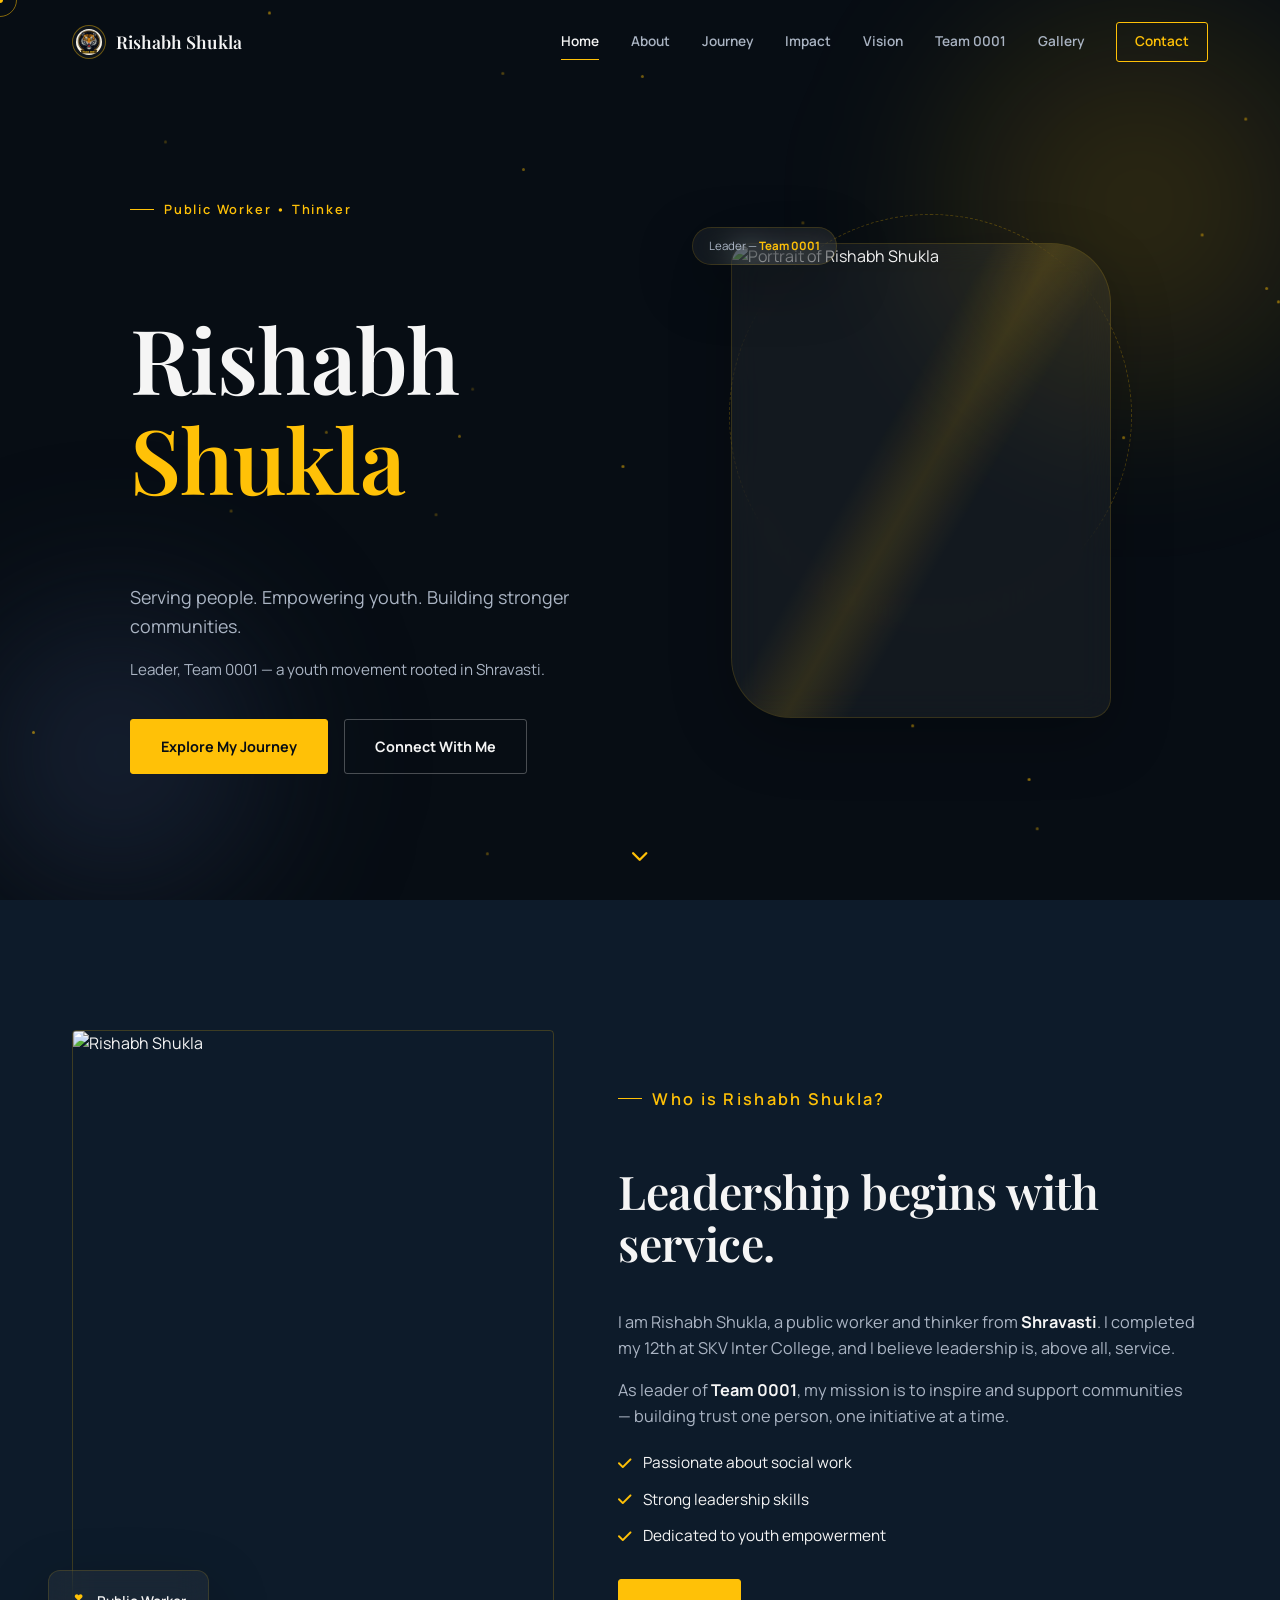
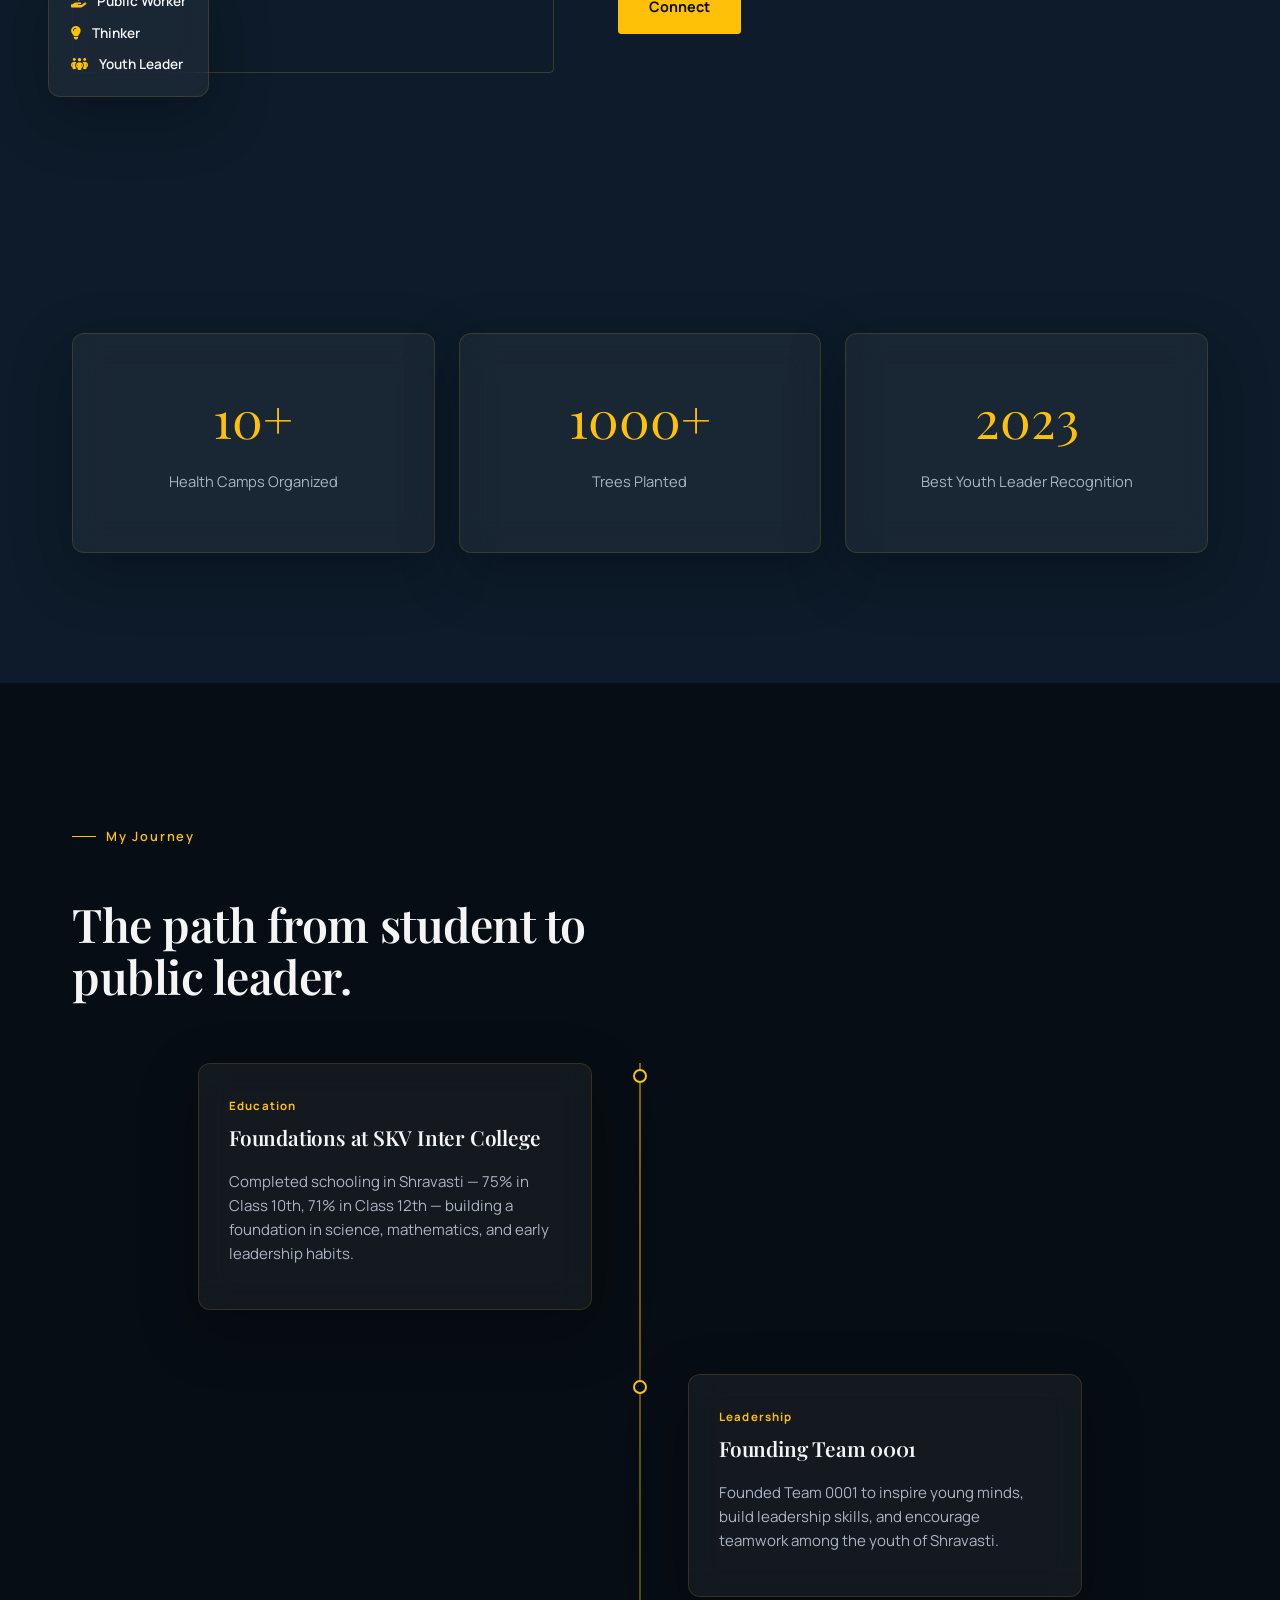
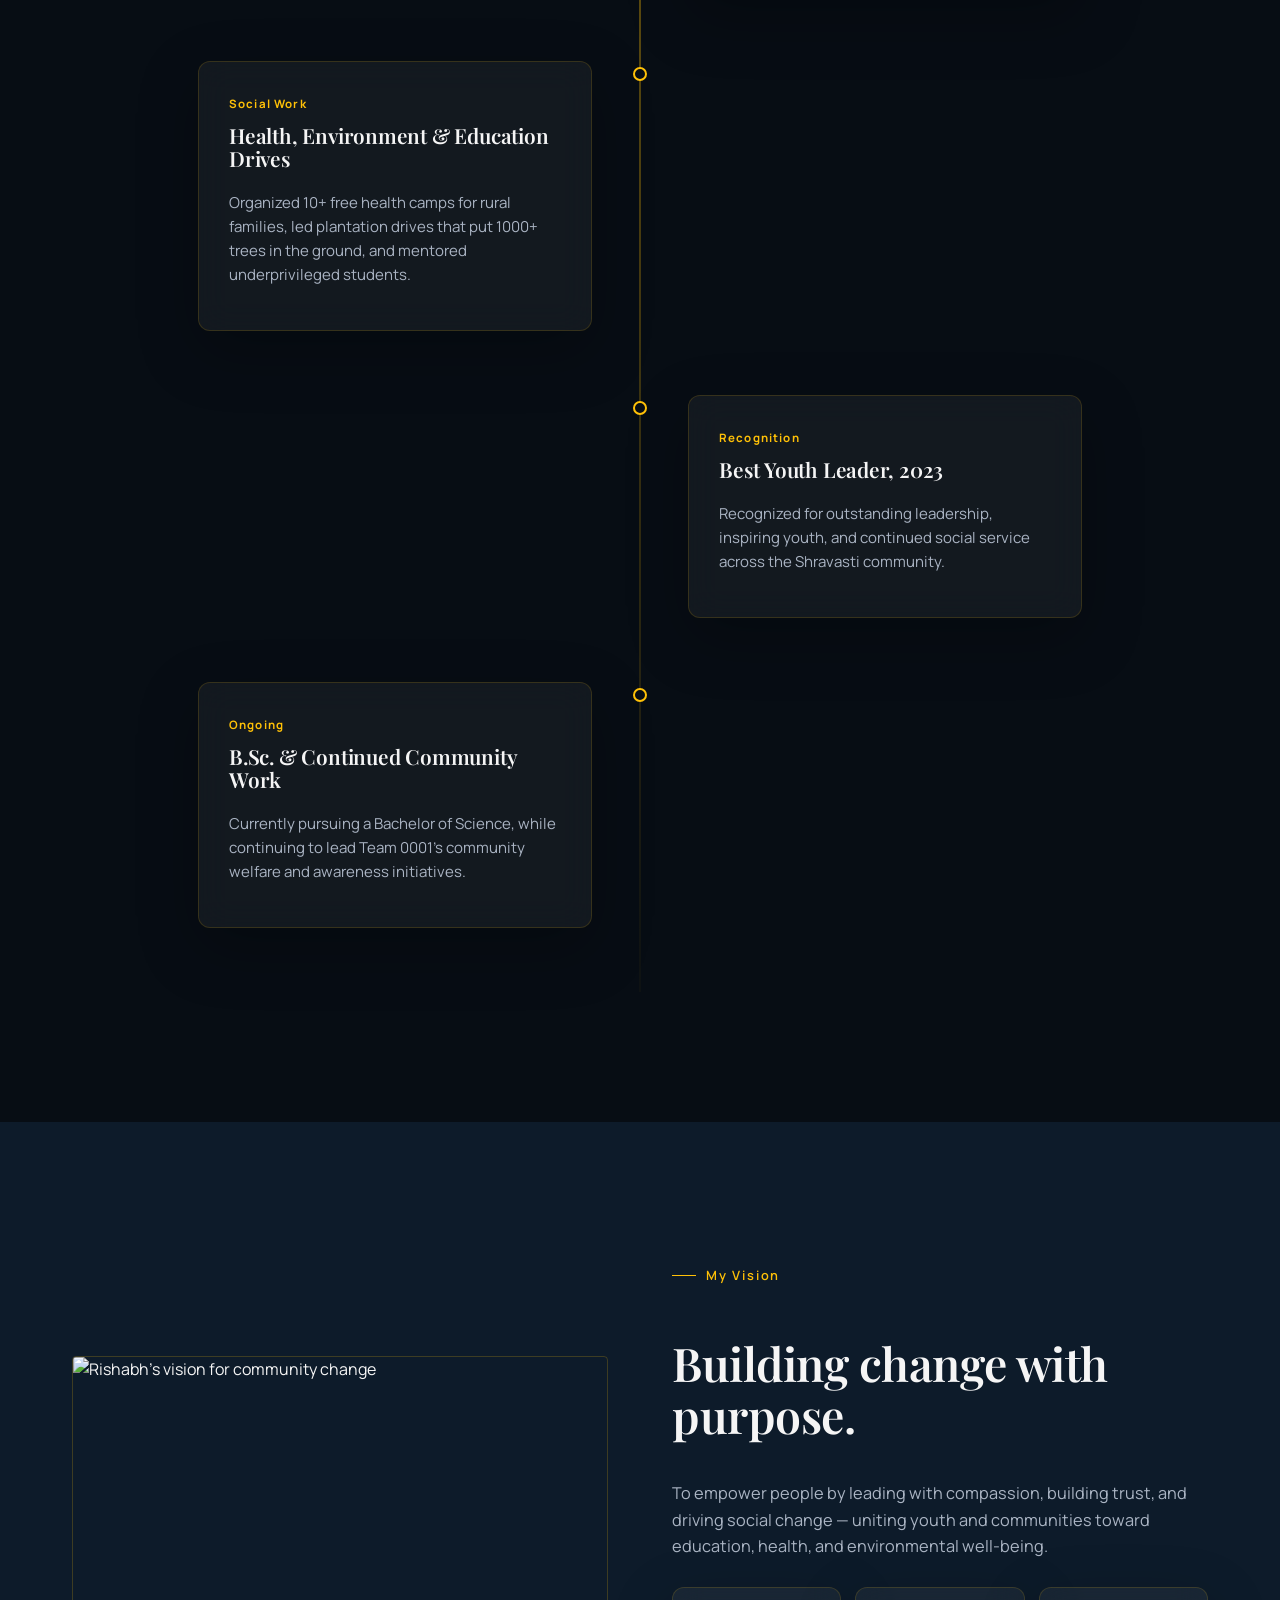
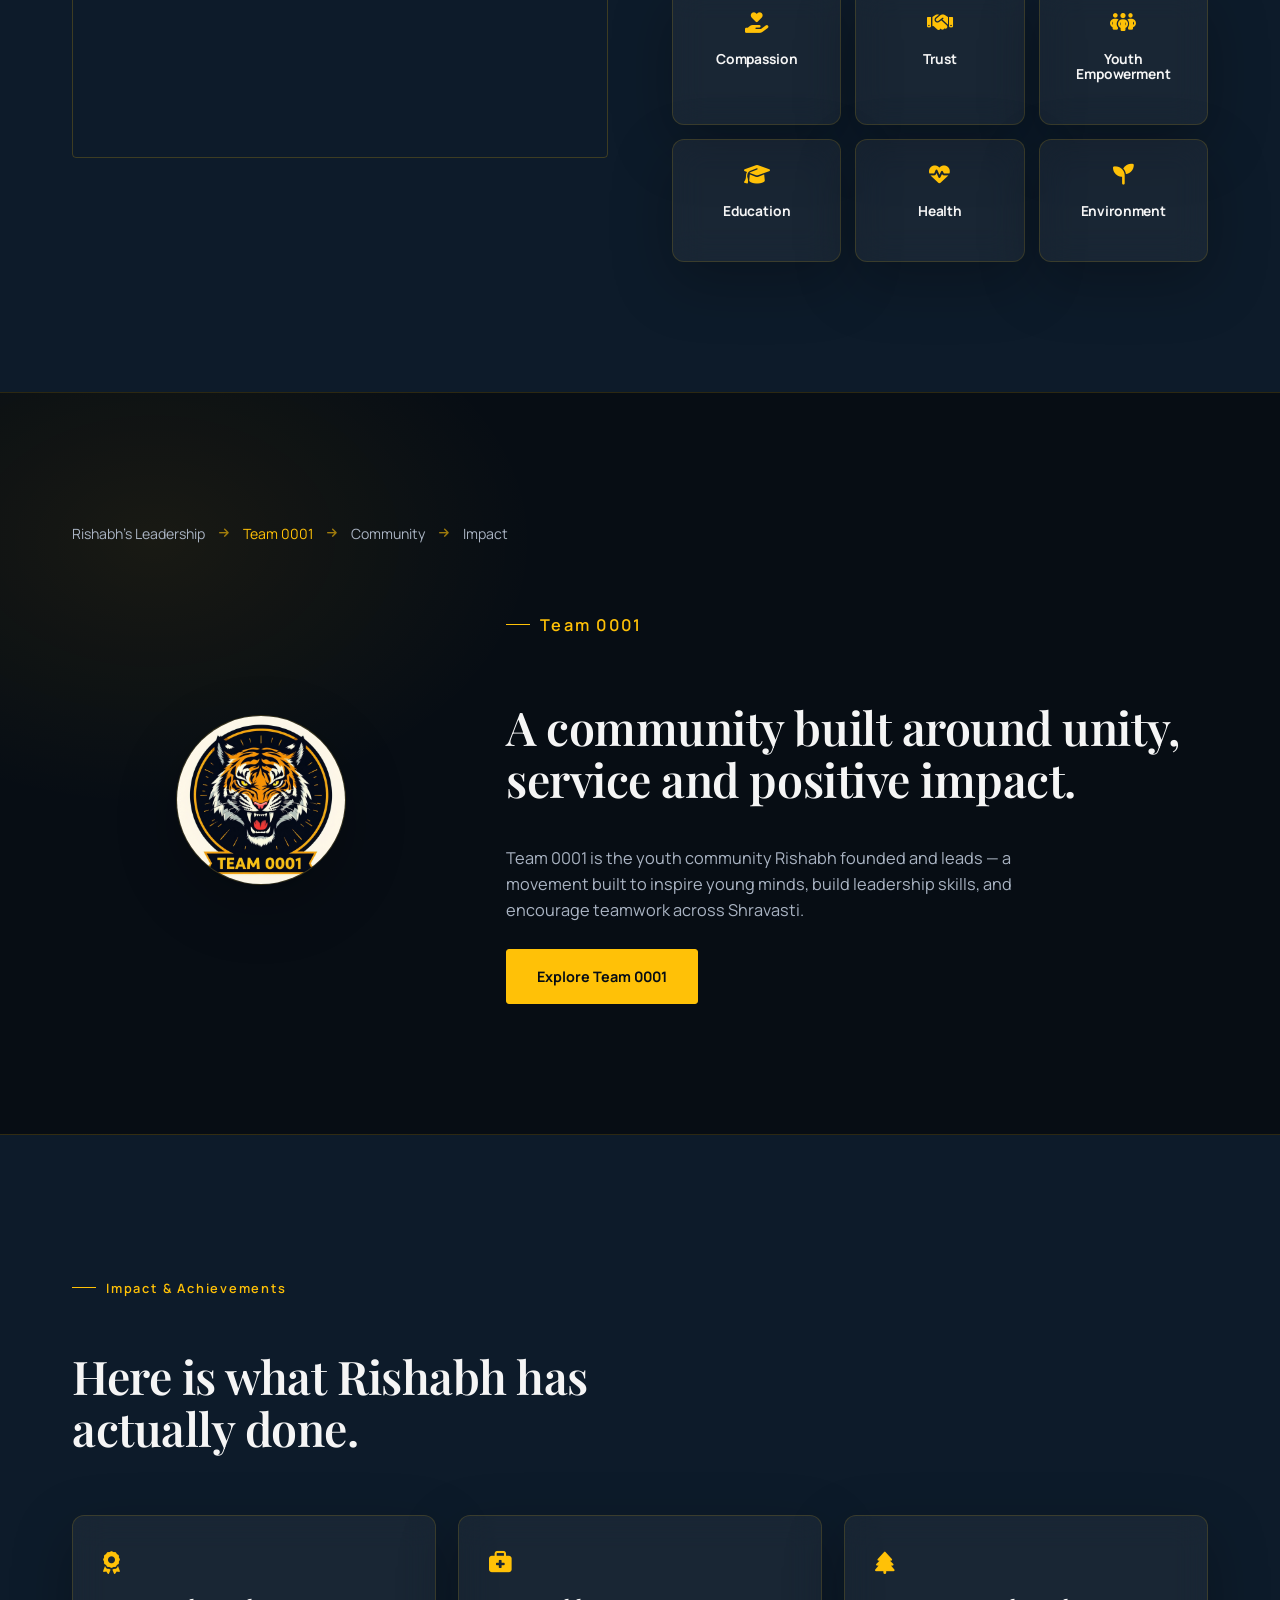
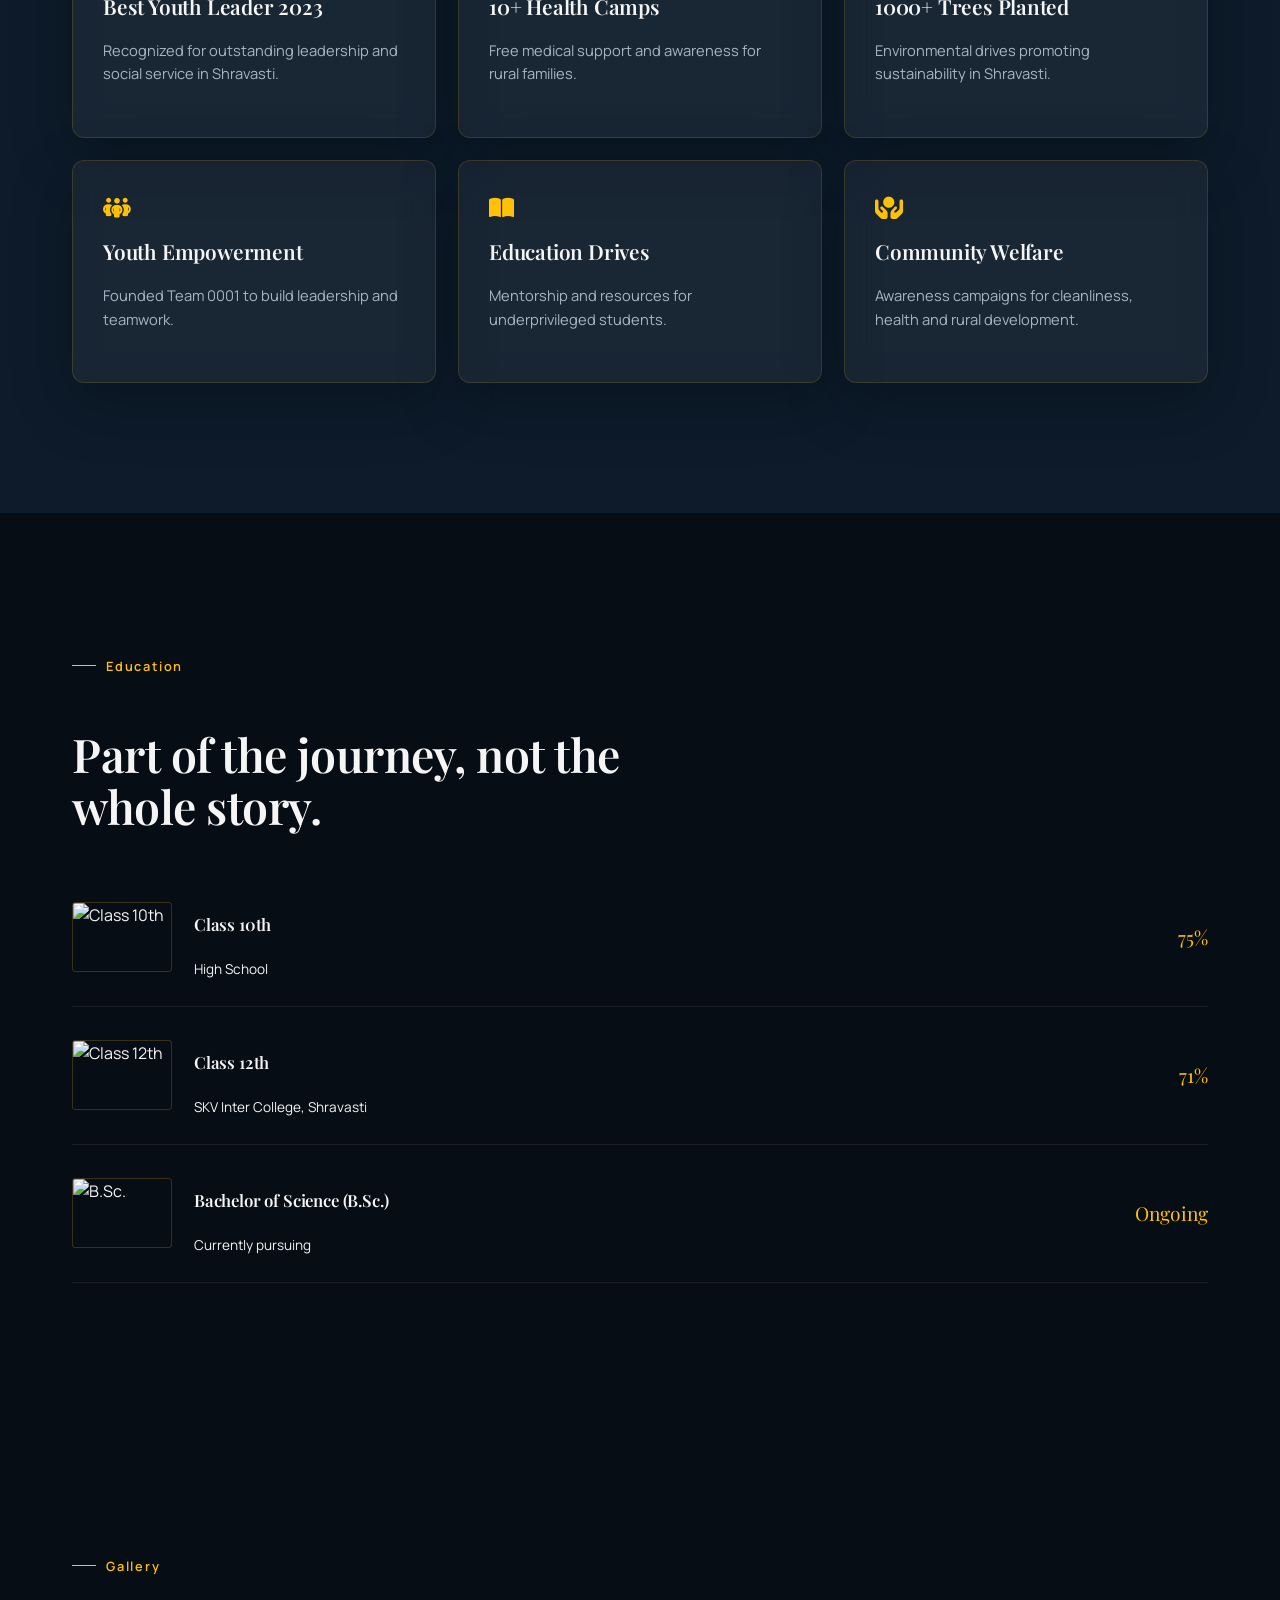
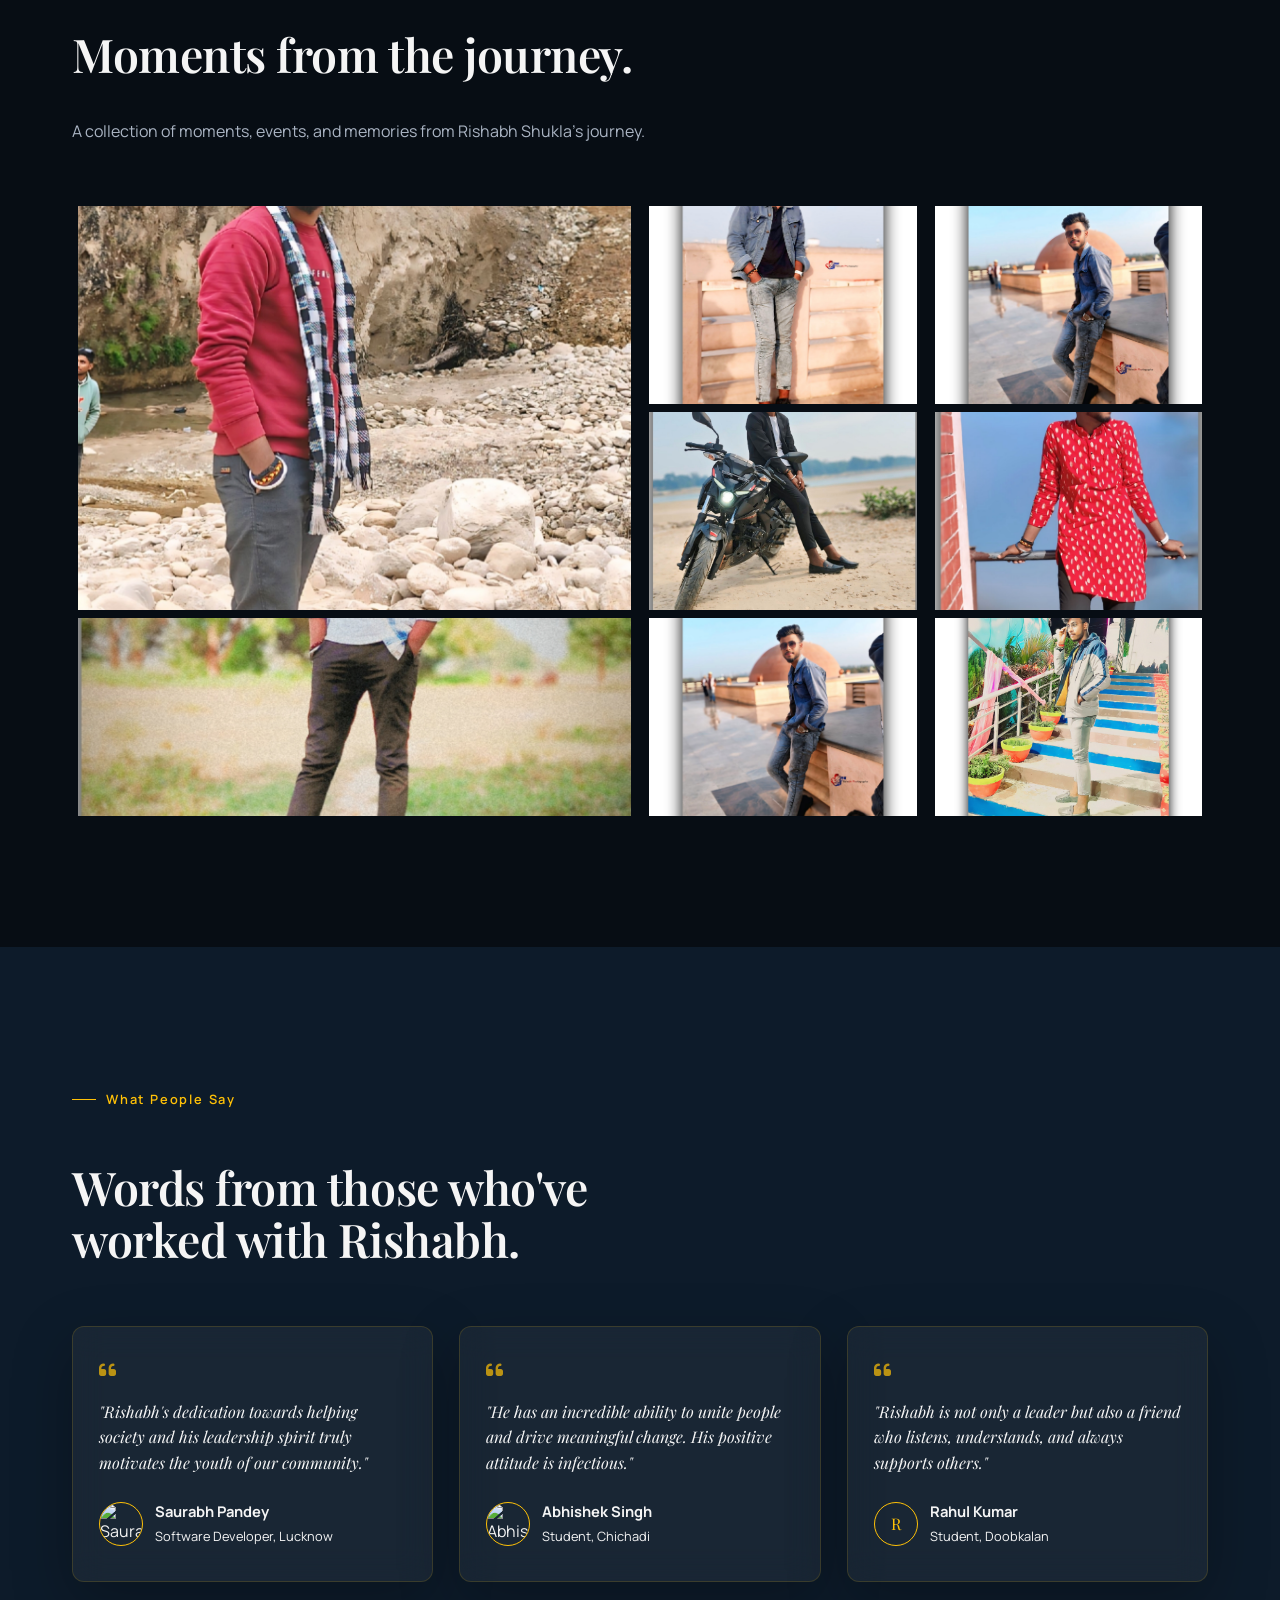
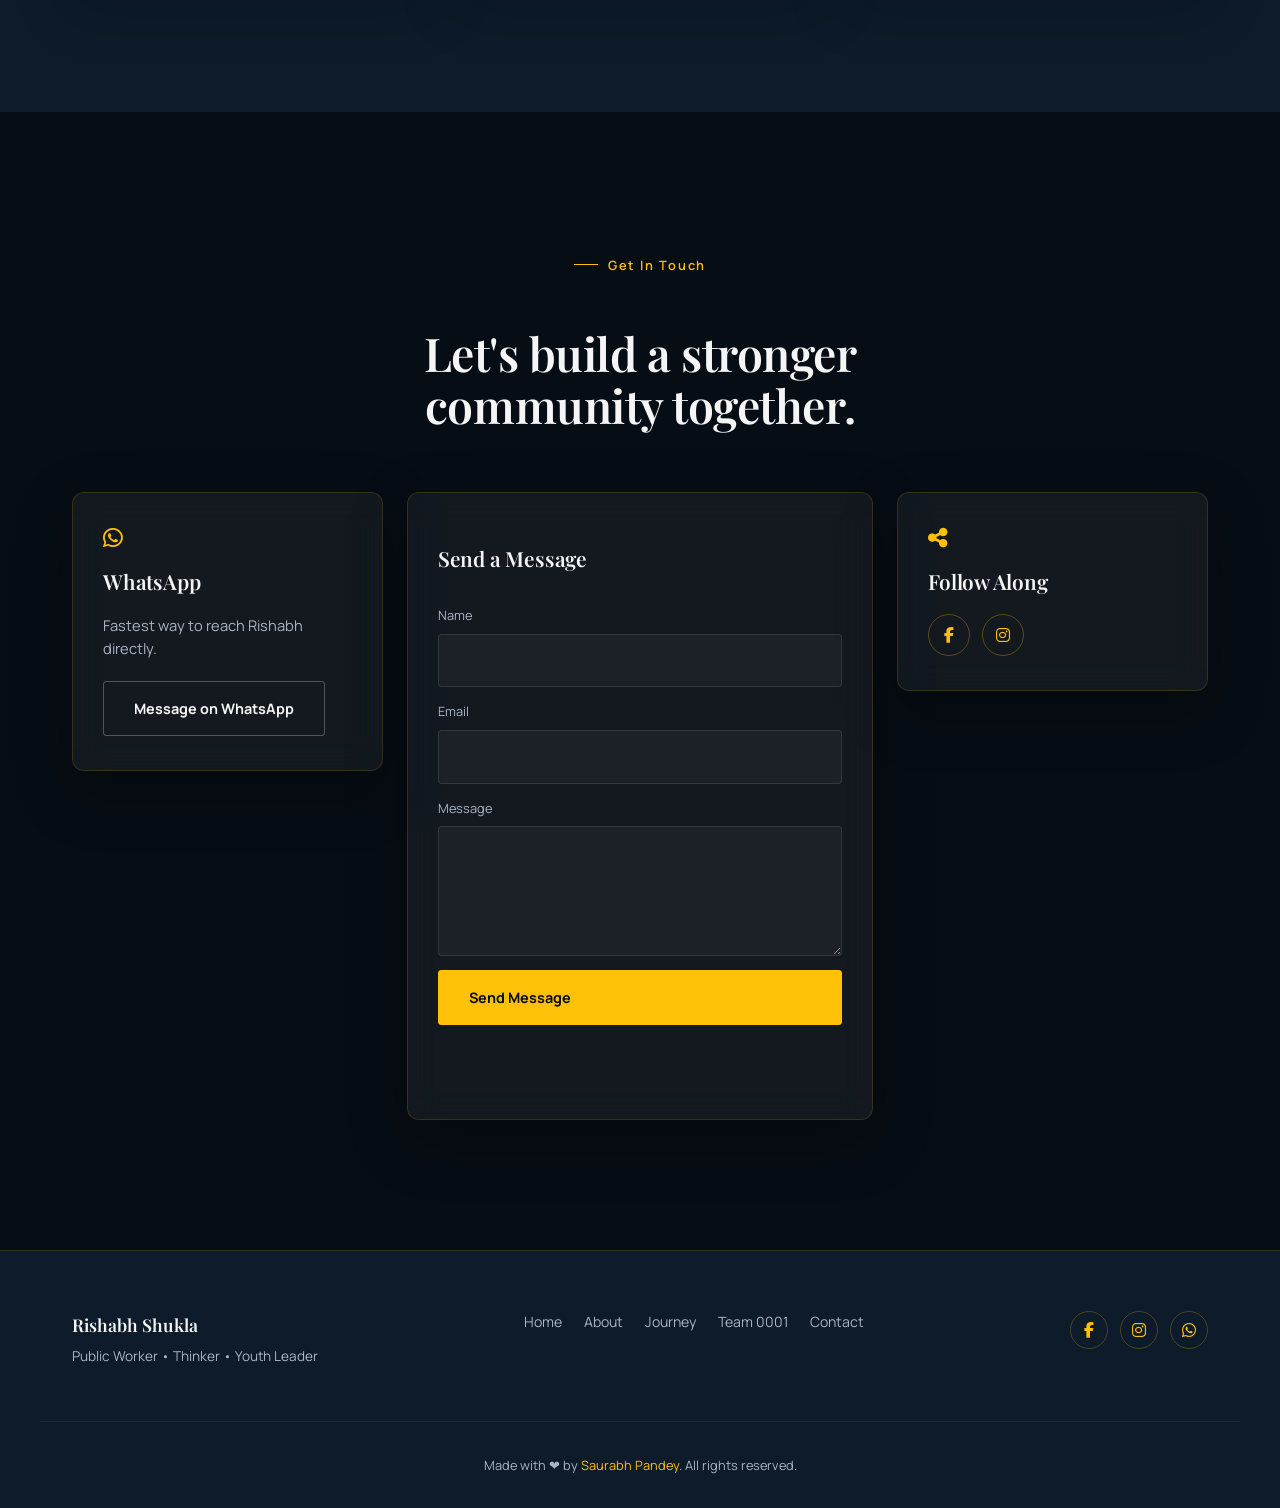
==== commit a3e5f0f1: "index updated" ====
--- a/index.html
+++ b/index.html
@@ -51,12 +51,7 @@
       href="images/team0001.png"
     />
 
-    <link
-      rel="apple-touch-icon"
-      sizes="180x180"
-      href="images/team0001.png"
-    />
-
+    <link rel="apple-touch-icon" sizes="180x180" href="images/team0001.png" />
 
     <meta property="og:type" content="website" />
 
@@ -89,8 +84,6 @@
     <meta property="og:site_name" content="Rishabh Shukla" />
 
     <meta property="og:locale" content="en_IN" />
-
-   
 
     <meta name="twitter:card" content="summary_large_image" />
 
@@ -663,92 +656,159 @@
       </section>
 
       <!-- ================= GALLERY ================= -->
-      <section class="gallery" id="gallery">
+      <section class="gallery" id="gallery" aria-labelledby="gallery-title">
         <div class="container">
           <div class="section-head reveal">
             <p class="eyebrow">Gallery</p>
-            <h2>Moments from the journey.</h2>
+            <h2 id="gallery-title">Moments from the journey.</h2>
+            <p>
+              A collection of moments, events, and memories from Rishabh
+              Shukla's journey.
+            </p>
           </div>
 
           <div class="gallery-grid" id="galleryGrid">
+            <!-- Gallery Image 1 -->
             <button
               class="g-item reveal"
-              data-img="https://rishabh0001.vercel.app/images/rishabh_1.jpg"
+              type="button"
+              data-img="/images/rishabh_1.jpg"
+              aria-label="View Rishabh Shukla gallery photo"
             >
               <img
-                src="https://rishabh0001.vercel.app/images/rishabh_1.jpg"
-                alt="Gallery photo"
-                loading="lazy"
+                src="/images/rishabh_1.jpg"
+                alt="Rishabh Shukla during a memorable moment"
+                title="Rishabh Shukla - Gallery"
+                width="1200"
+                height="800"
+                loading="eager"
+                decoding="async"
               />
             </button>
+
+            <!-- Gallery Image 2 -->
             <button
               class="g-item reveal"
-              data-img="https://rishabh0001.vercel.app/images/rishabh_2.jpg"
+              type="button"
+              data-img="/images/rishabh_2.jpg"
+              aria-label="View Rishabh Shukla gallery photo"
             >
               <img
-                src="https://rishabh0001.vercel.app/images/rishabh_2.jpg"
-                alt="Gallery photo"
+                src="/images/rishabh_2.jpg"
+                alt="Rishabh Shukla at an event"
+                title="Rishabh Shukla at an event"
+                width="1200"
+                height="800"
                 loading="lazy"
+                decoding="async"
               />
             </button>
+
+            <!-- Gallery Image 3 -->
             <button
               class="g-item reveal"
-              data-img="https://rishabh0001.vercel.app/images/r5.jpg"
+              type="button"
+              data-img="/images/r5.jpg"
+              aria-label="View Rishabh Shukla gallery photo"
             >
               <img
-                src="https://rishabh0001.vercel.app/images/r5.jpg"
-                alt="Gallery photo"
+                src="/images/r5.jpg"
+                alt="Rishabh Shukla during a public event"
+                title="Rishabh Shukla - Public Event"
+                width="1200"
+                height="800"
                 loading="lazy"
+                decoding="async"
               />
             </button>
+
+            <!-- Gallery Image 4 -->
             <button
               class="g-item reveal"
-              data-img="https://rishabh0001.vercel.app/images/r4.jpg"
+              type="button"
+              data-img="/images/r4.jpg"
+              aria-label="View Rishabh Shukla gallery photo"
             >
               <img
-                src="https://rishabh0001.vercel.app/images/r4.jpg"
-                alt="Gallery photo"
+                src="/images/r4.jpg"
+                alt="Rishabh Shukla with people at an event"
+                title="Rishabh Shukla - Gallery"
+                width="1200"
+                height="800"
                 loading="lazy"
+                decoding="async"
               />
             </button>
+
+            <!-- Gallery Image 5 -->
             <button
               class="g-item reveal"
-              data-img="https://rishabh0001.vercel.app/images/r6.jpg"
+              type="button"
+              data-img="/images/r6.jpg"
+              aria-label="View Rishabh Shukla gallery photo"
             >
               <img
-                src="https://rishabh0001.vercel.app/images/r6.jpg"
-                alt="Gallery photo"
+                src="/images/r6.jpg"
+                alt="Rishabh Shukla at a community event"
+                title="Rishabh Shukla - Community Event"
+                width="1200"
+                height="800"
                 loading="lazy"
+                decoding="async"
               />
             </button>
+
+            <!-- Gallery Image 6 -->
             <button
               class="g-item reveal"
-              data-img="https://rishabh0001.vercel.app/images/r7.jpg"
+              type="button"
+              data-img="/images/r7.jpg"
+              aria-label="View Rishabh Shukla gallery photo"
             >
               <img
-                src="https://rishabh0001.vercel.app/images/r7.jpg"
-                alt="Gallery photo"
+                src="/images/r7.jpg"
+                alt="Rishabh Shukla during a community activity"
+                title="Rishabh Shukla - Community Activity"
+                width="1200"
+                height="800"
                 loading="lazy"
+                decoding="async"
               />
             </button>
+
+            <!-- Gallery Image 7 -->
             <button
               class="g-item reveal"
-              data-img="https://rishabh0001.vercel.app/images/r3.jpg"
+              type="button"
+              data-img="/images/r3.jpg"
+              aria-label="View Rishabh Shukla gallery photo"
             >
               <img
-                src="https://rishabh0001.vercel.app/images/r3.jpg"
-                alt="Gallery photo"
+                src="/images/r3.jpg"
+                alt="Rishabh Shukla at a special occasion"
+                title="Rishabh Shukla - Gallery"
+                width="1200"
+                height="800"
                 loading="lazy"
+                decoding="async"
               />
             </button>
+
+            <!-- Gallery Image 8 -->
             <button
               class="g-item reveal"
-              data-img="https://rishabh0001.vercel.app/images/r8.jpg"
+              type="button"
+              data-img="/images/r8.jpg"
+              aria-label="View Rishabh Shukla gallery photo"
             >
               <img
-                src="https://rishabh0001.vercel.app/images/r8.jpg"
-                alt="Gallery photo"
+                src="/images/r8.jpg"
+                alt="Rishabh Shukla with community members"
+                title="Rishabh Shukla - Gallery"
+                width="1200"
+                height="800"
                 loading="lazy"
+                decoding="async"
               />
             </button>
           </div>
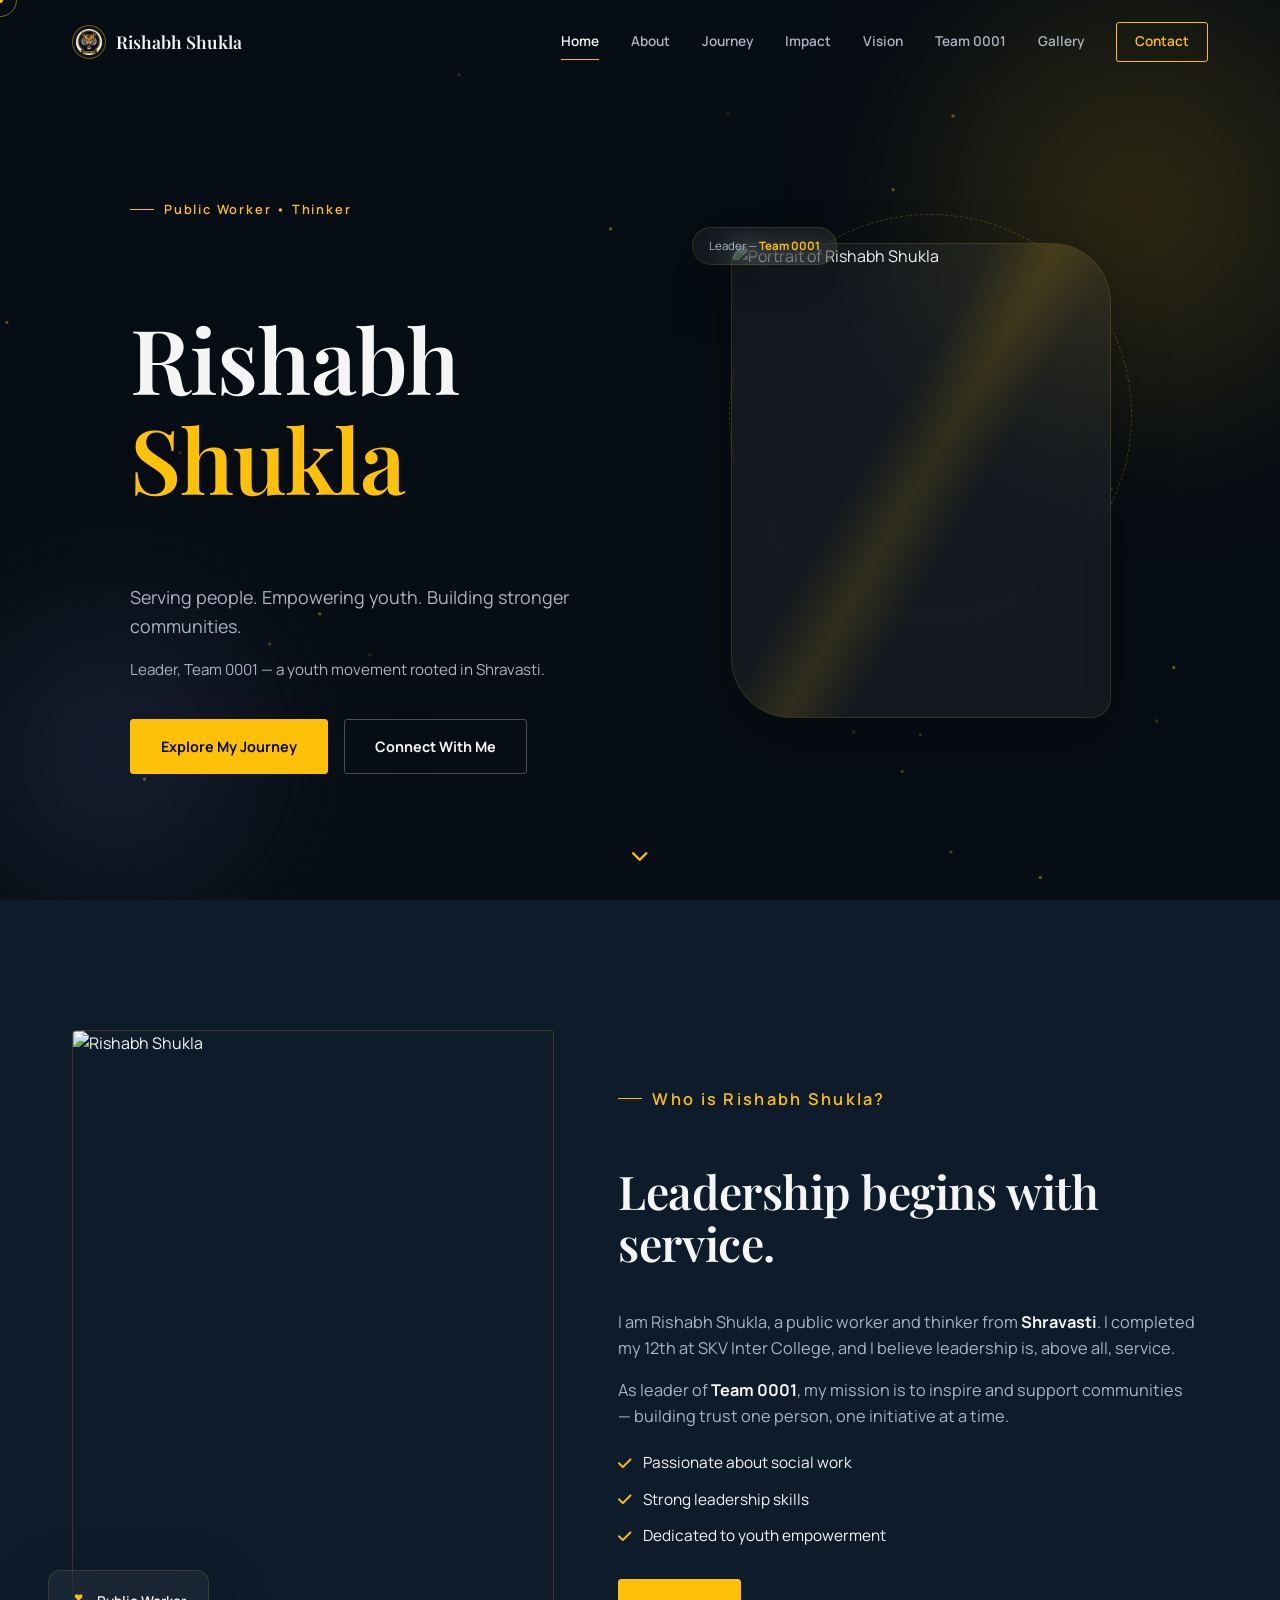
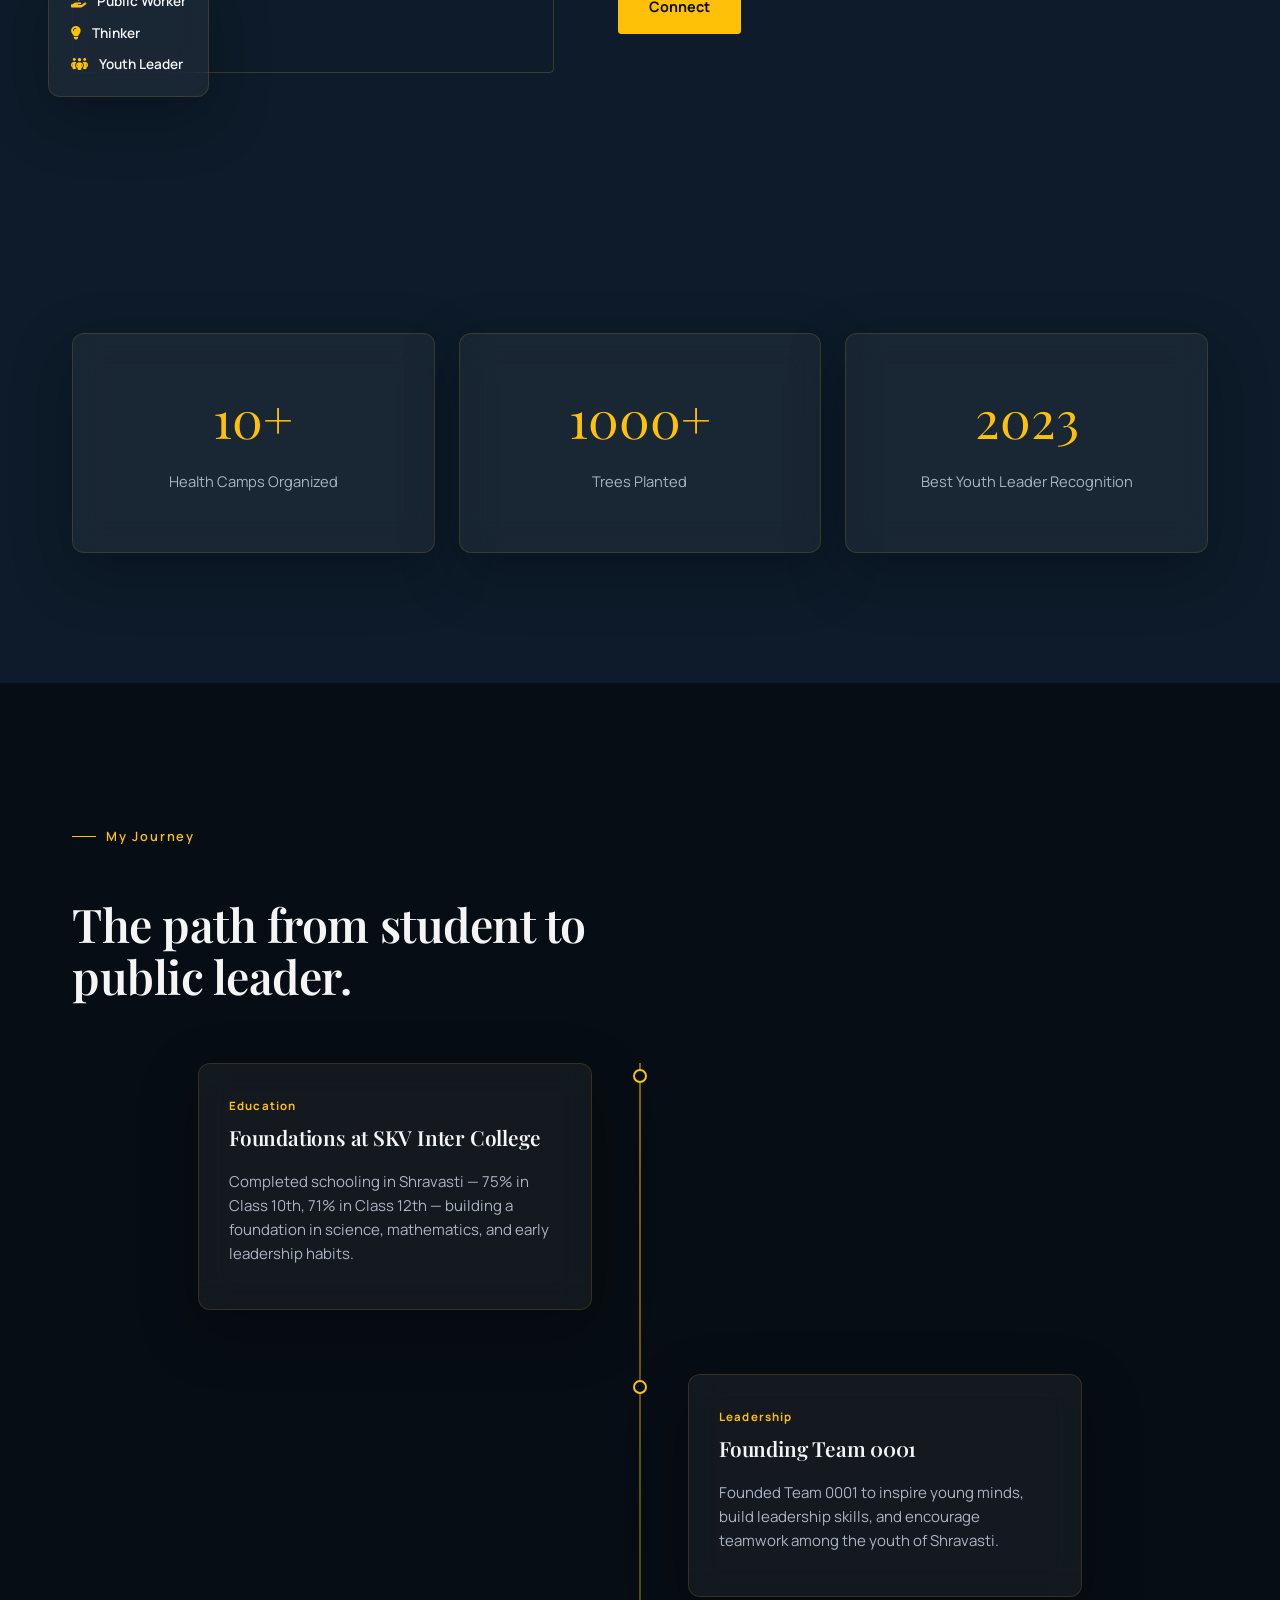
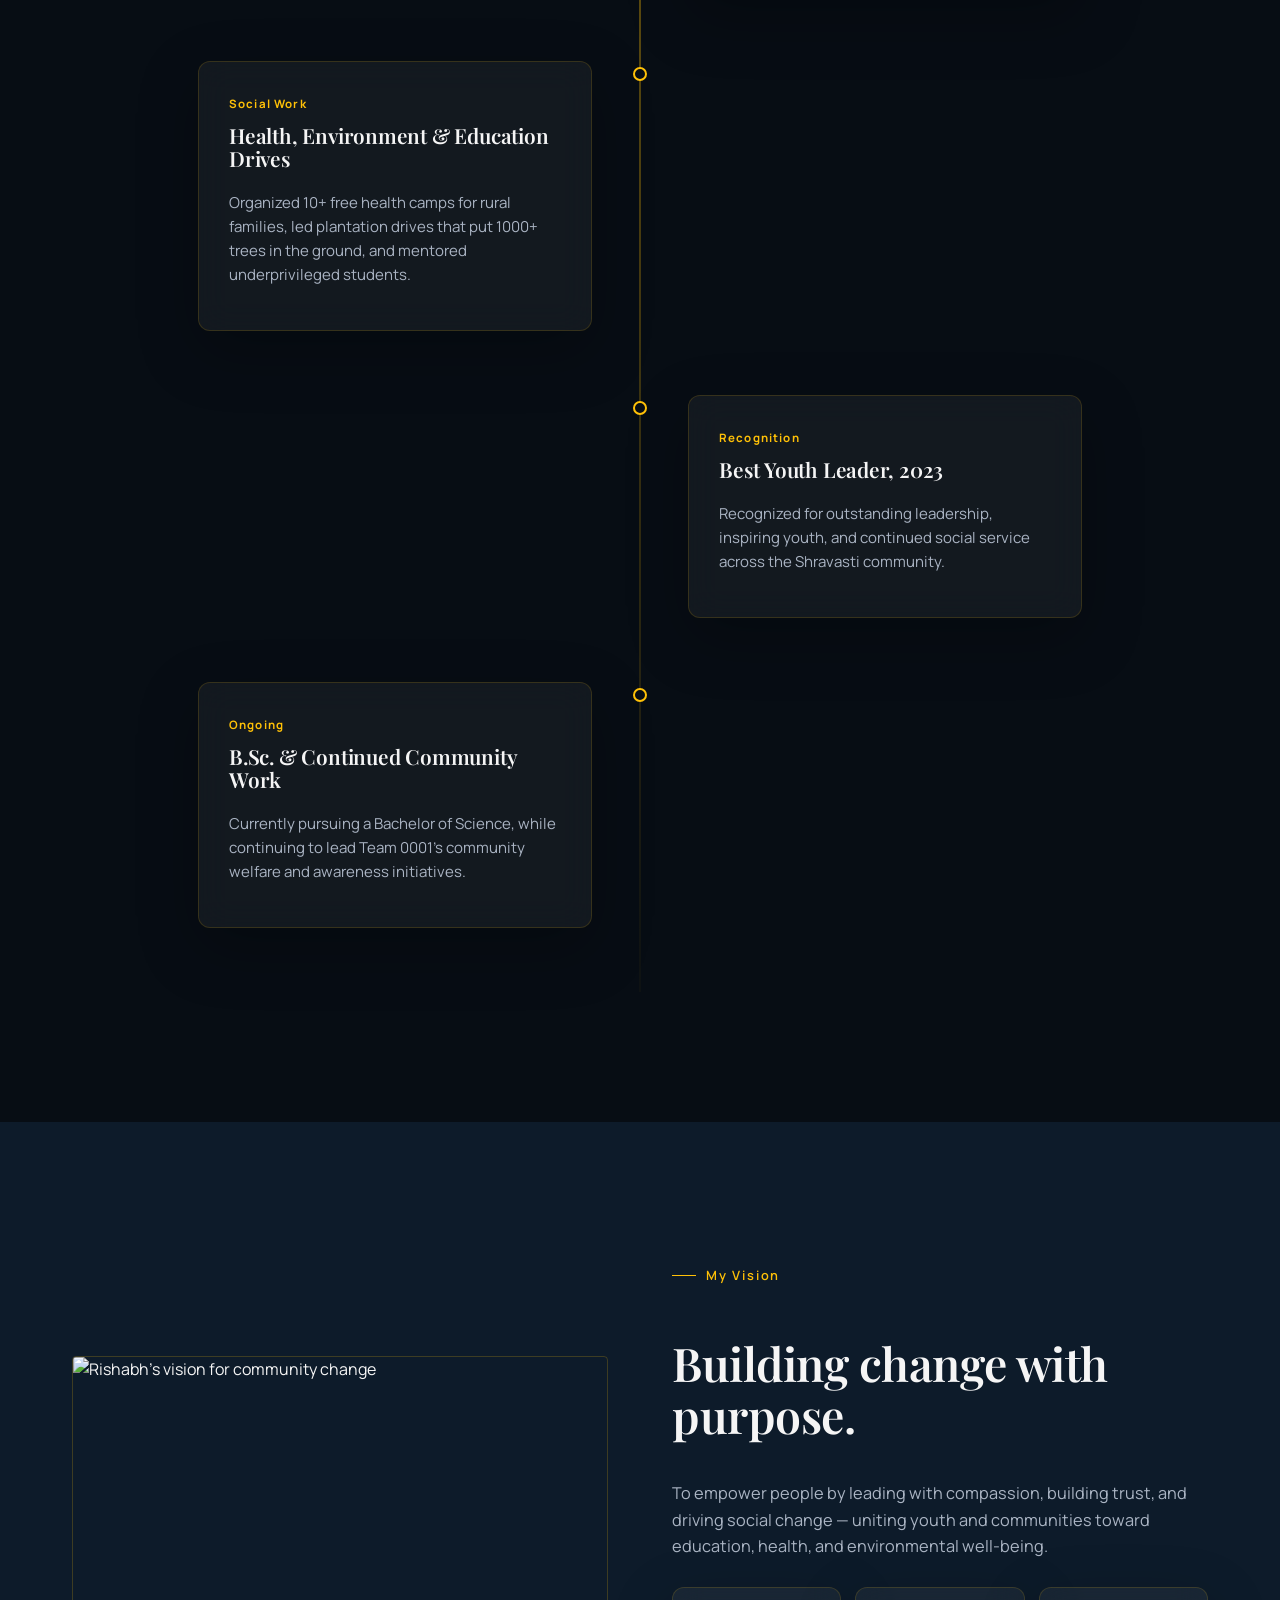
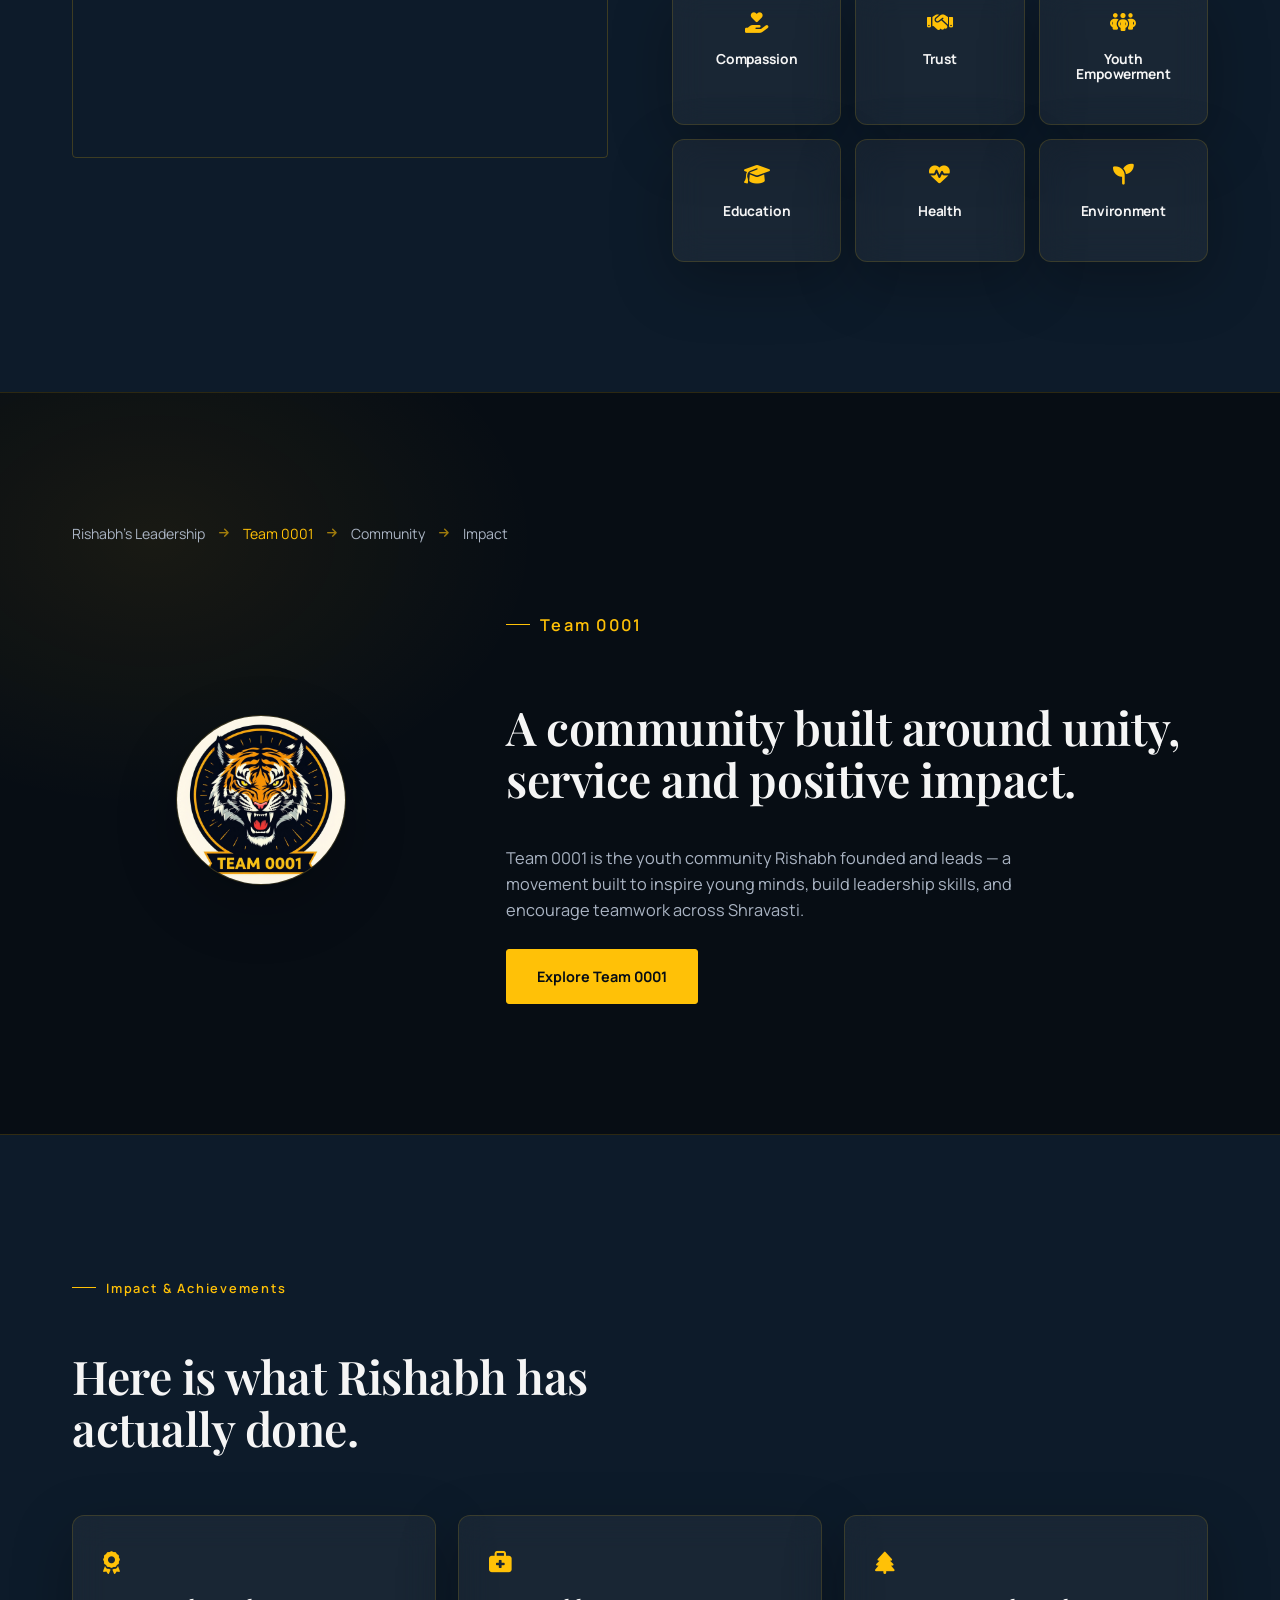
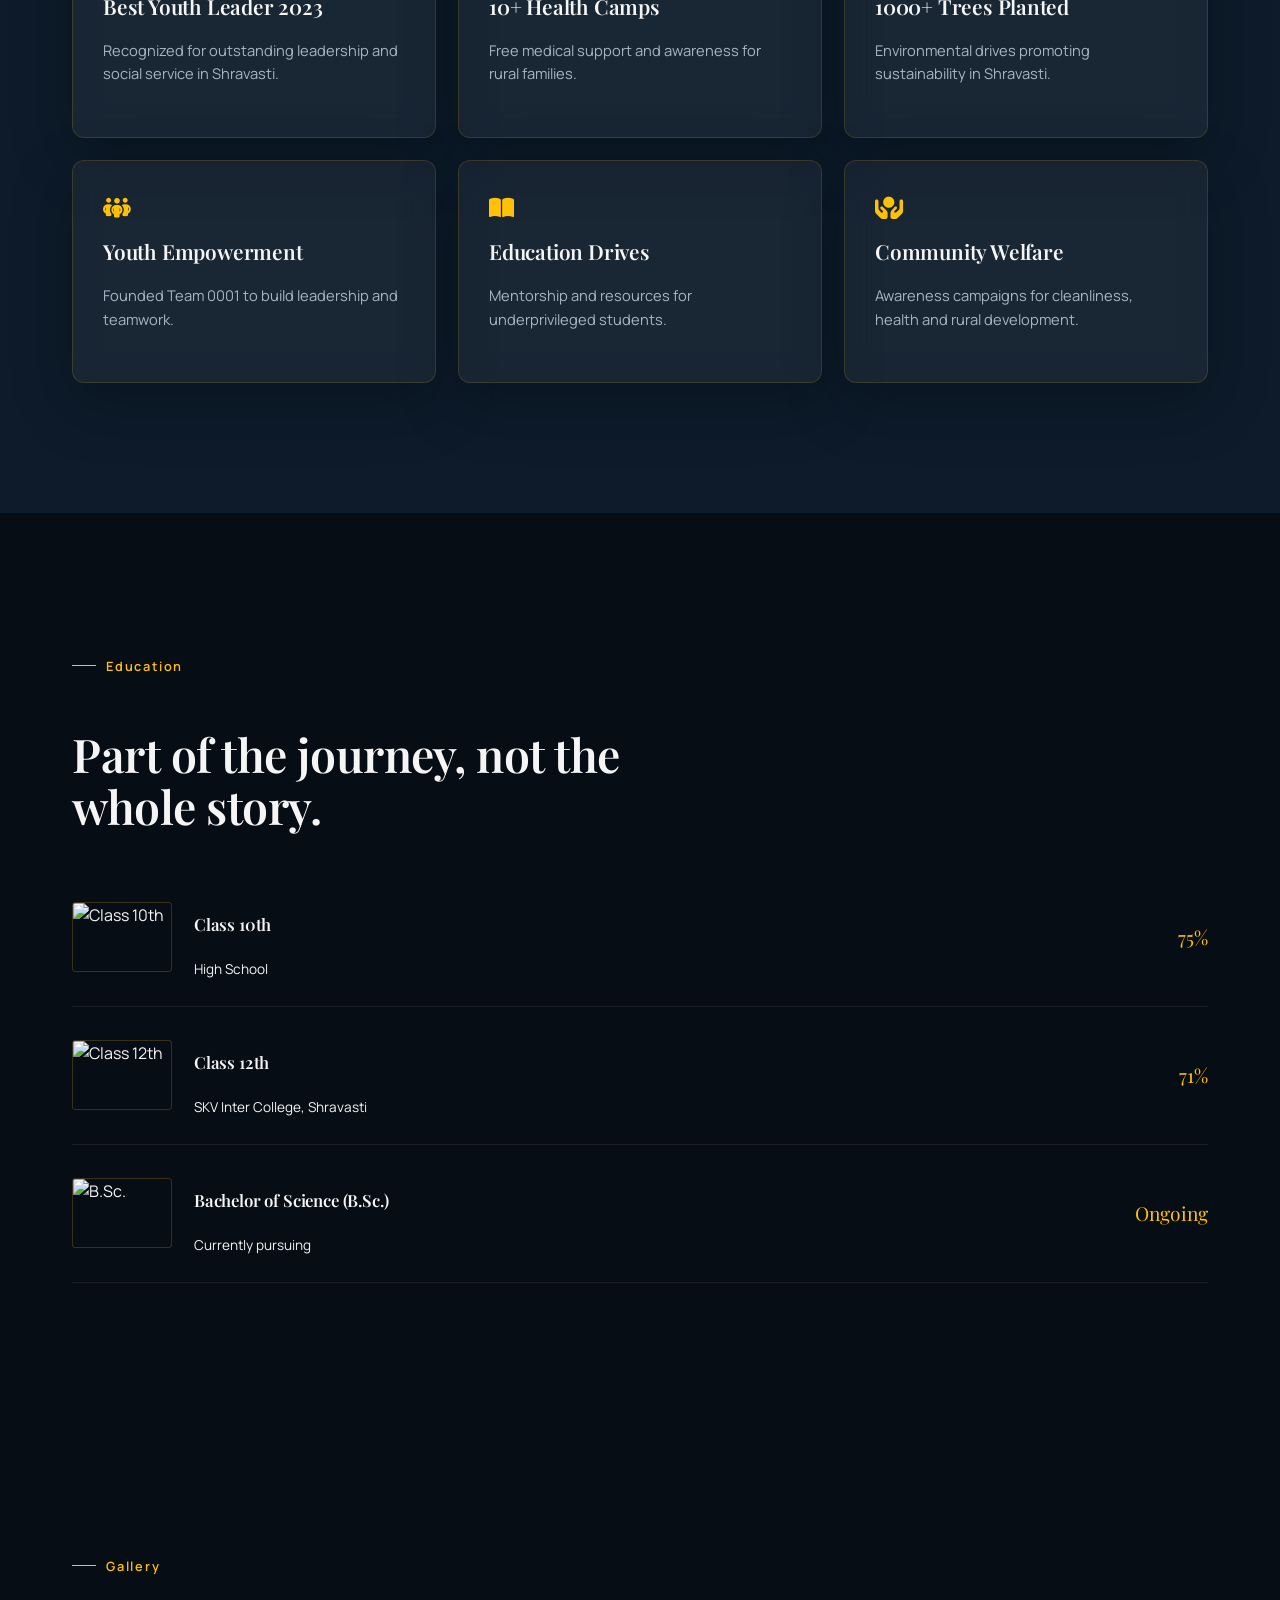
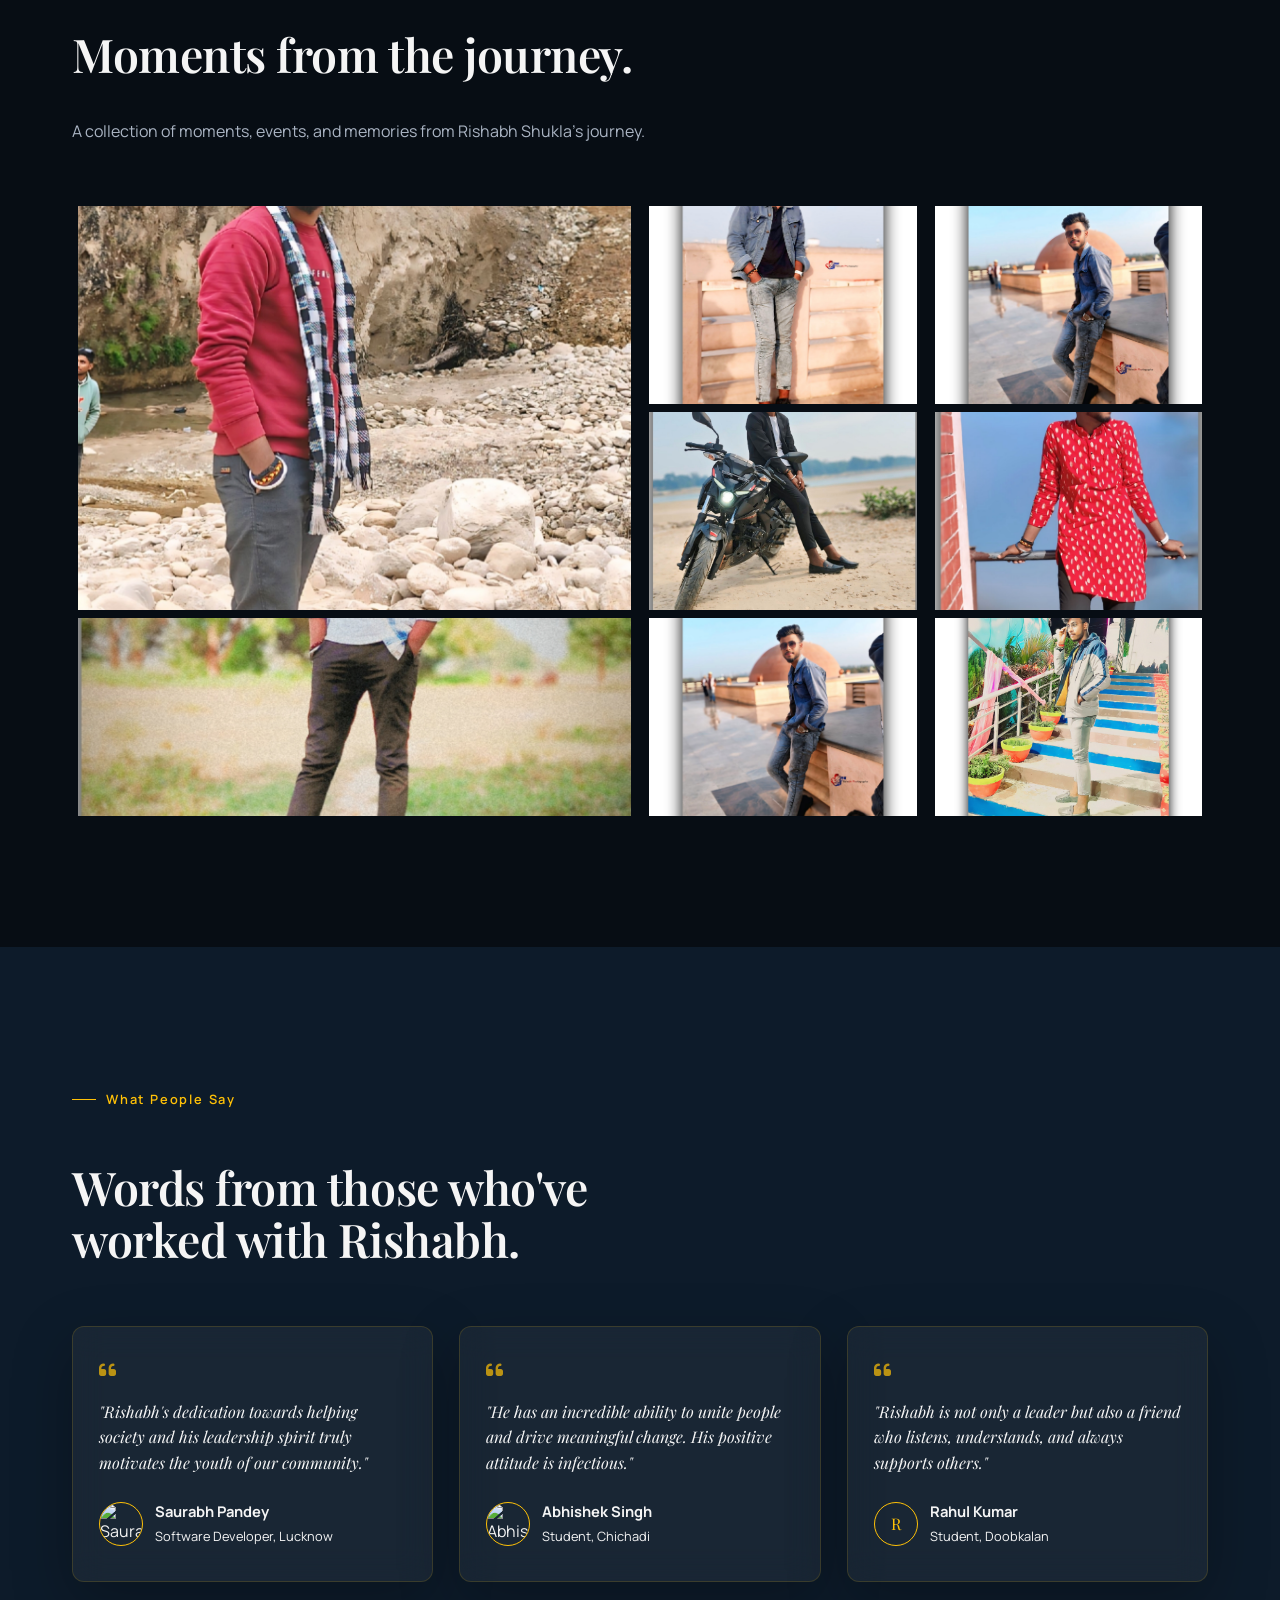
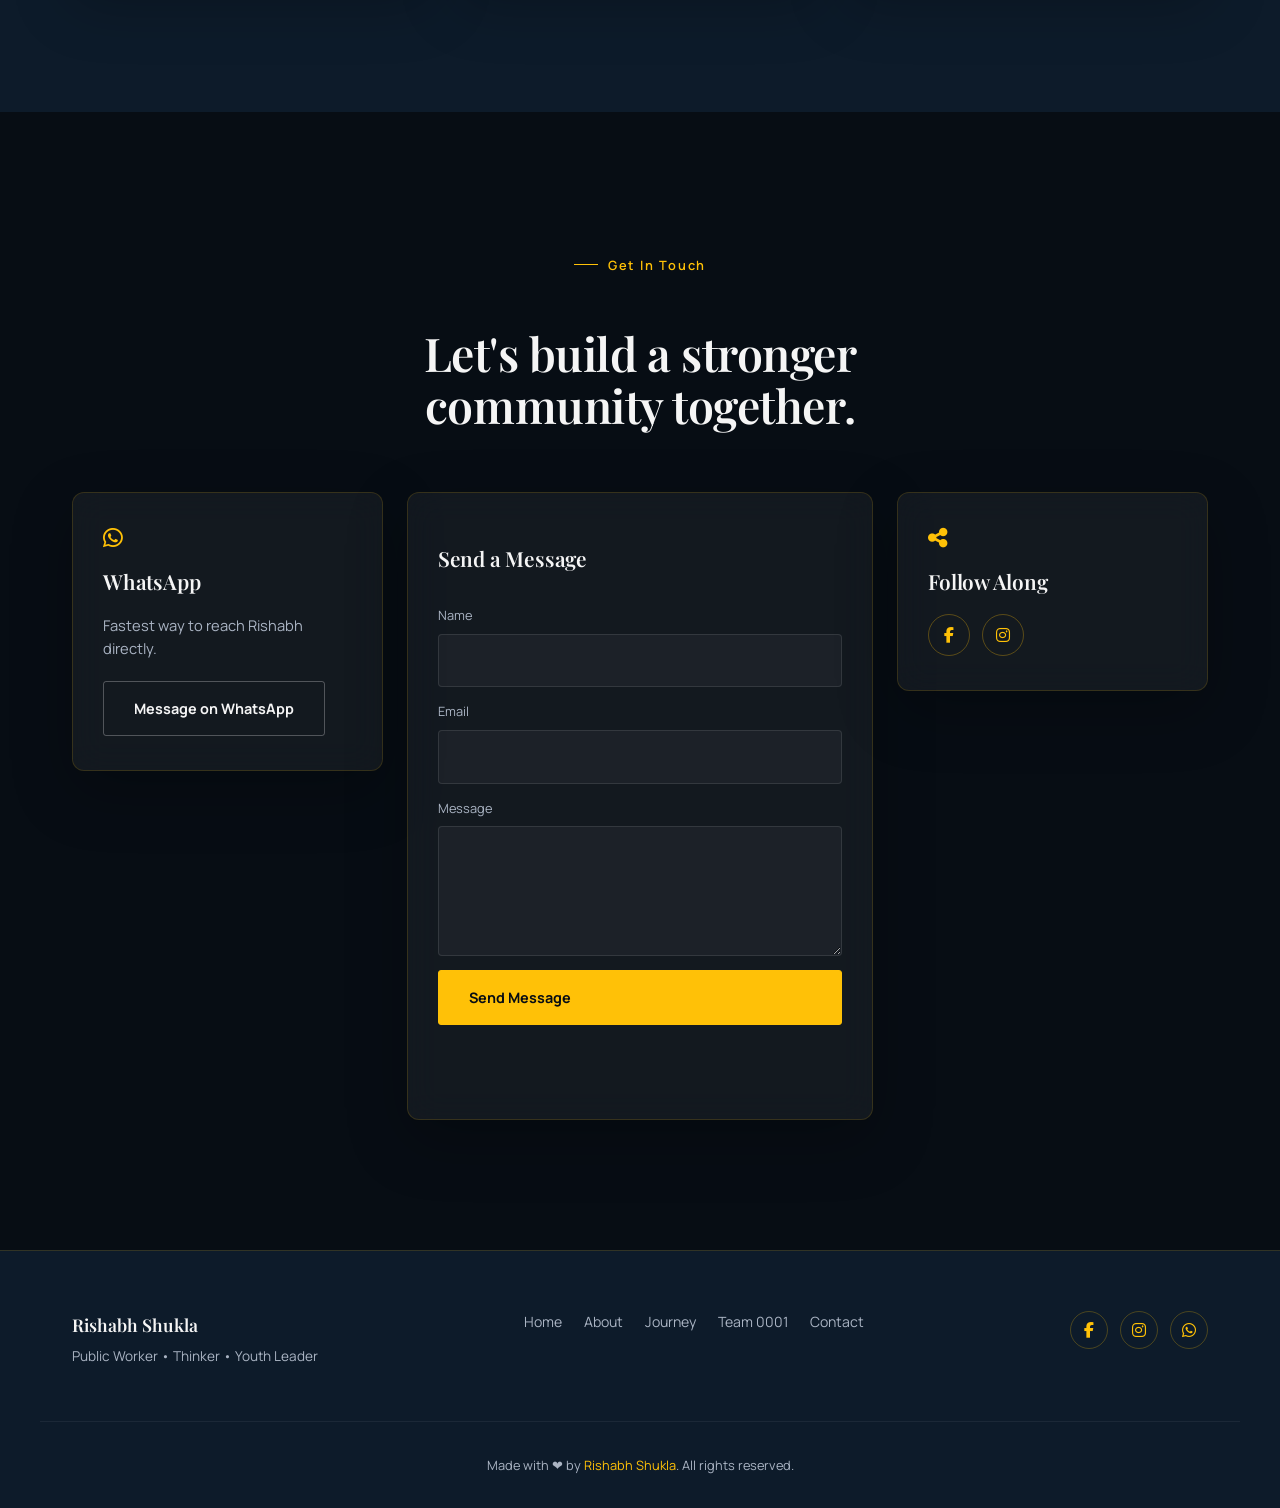
==== commit 80735568: "msg" ====
--- a/index.html
+++ b/index.html
@@ -1017,10 +1017,10 @@
         <p>
           Made with &#10084; by
           <a
-            href="https://www.linkedin.com/in/saurabh-pandey-179695296"
+            href="https://rishabh0001.netlify.app"
             target="_blank"
             rel="noopener"
-            >Saurabh Pandey</a
+            >Rishabh Shukla</a
           >. All rights reserved.
         </p>
       </div>
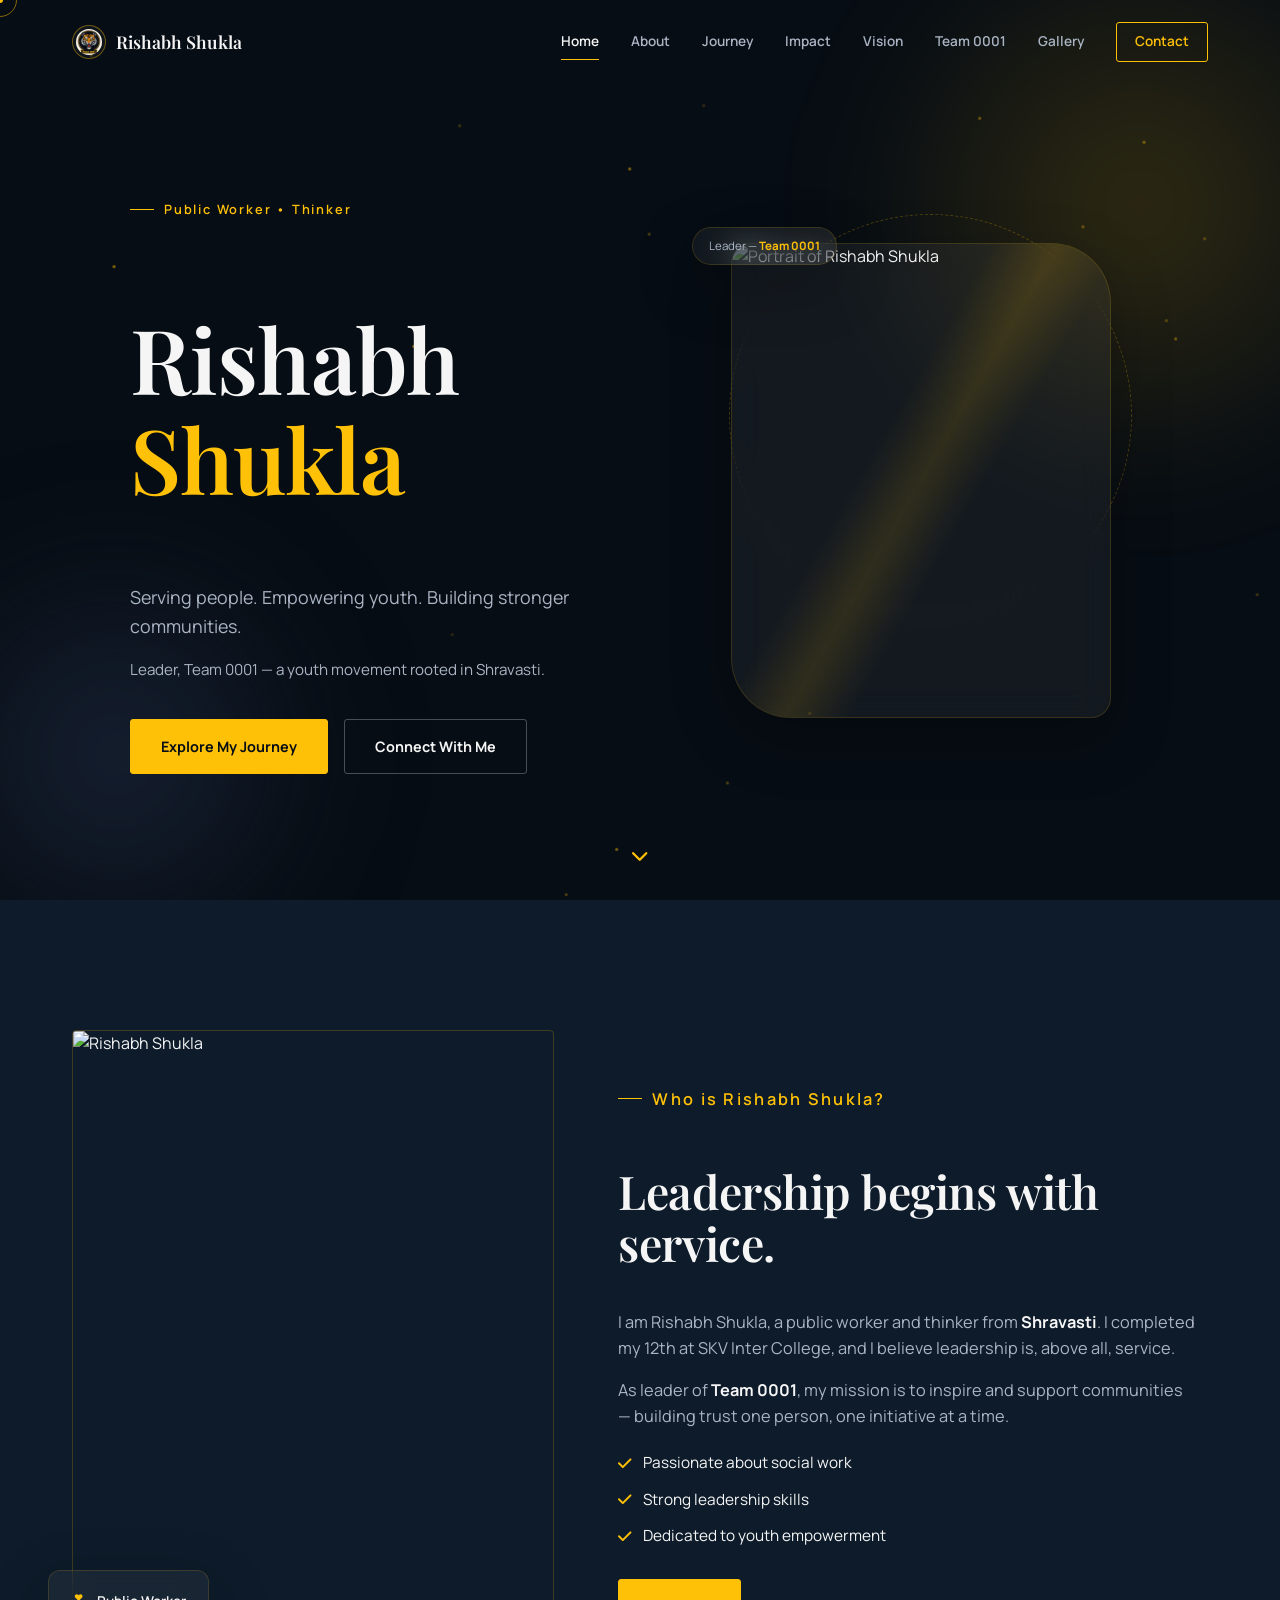
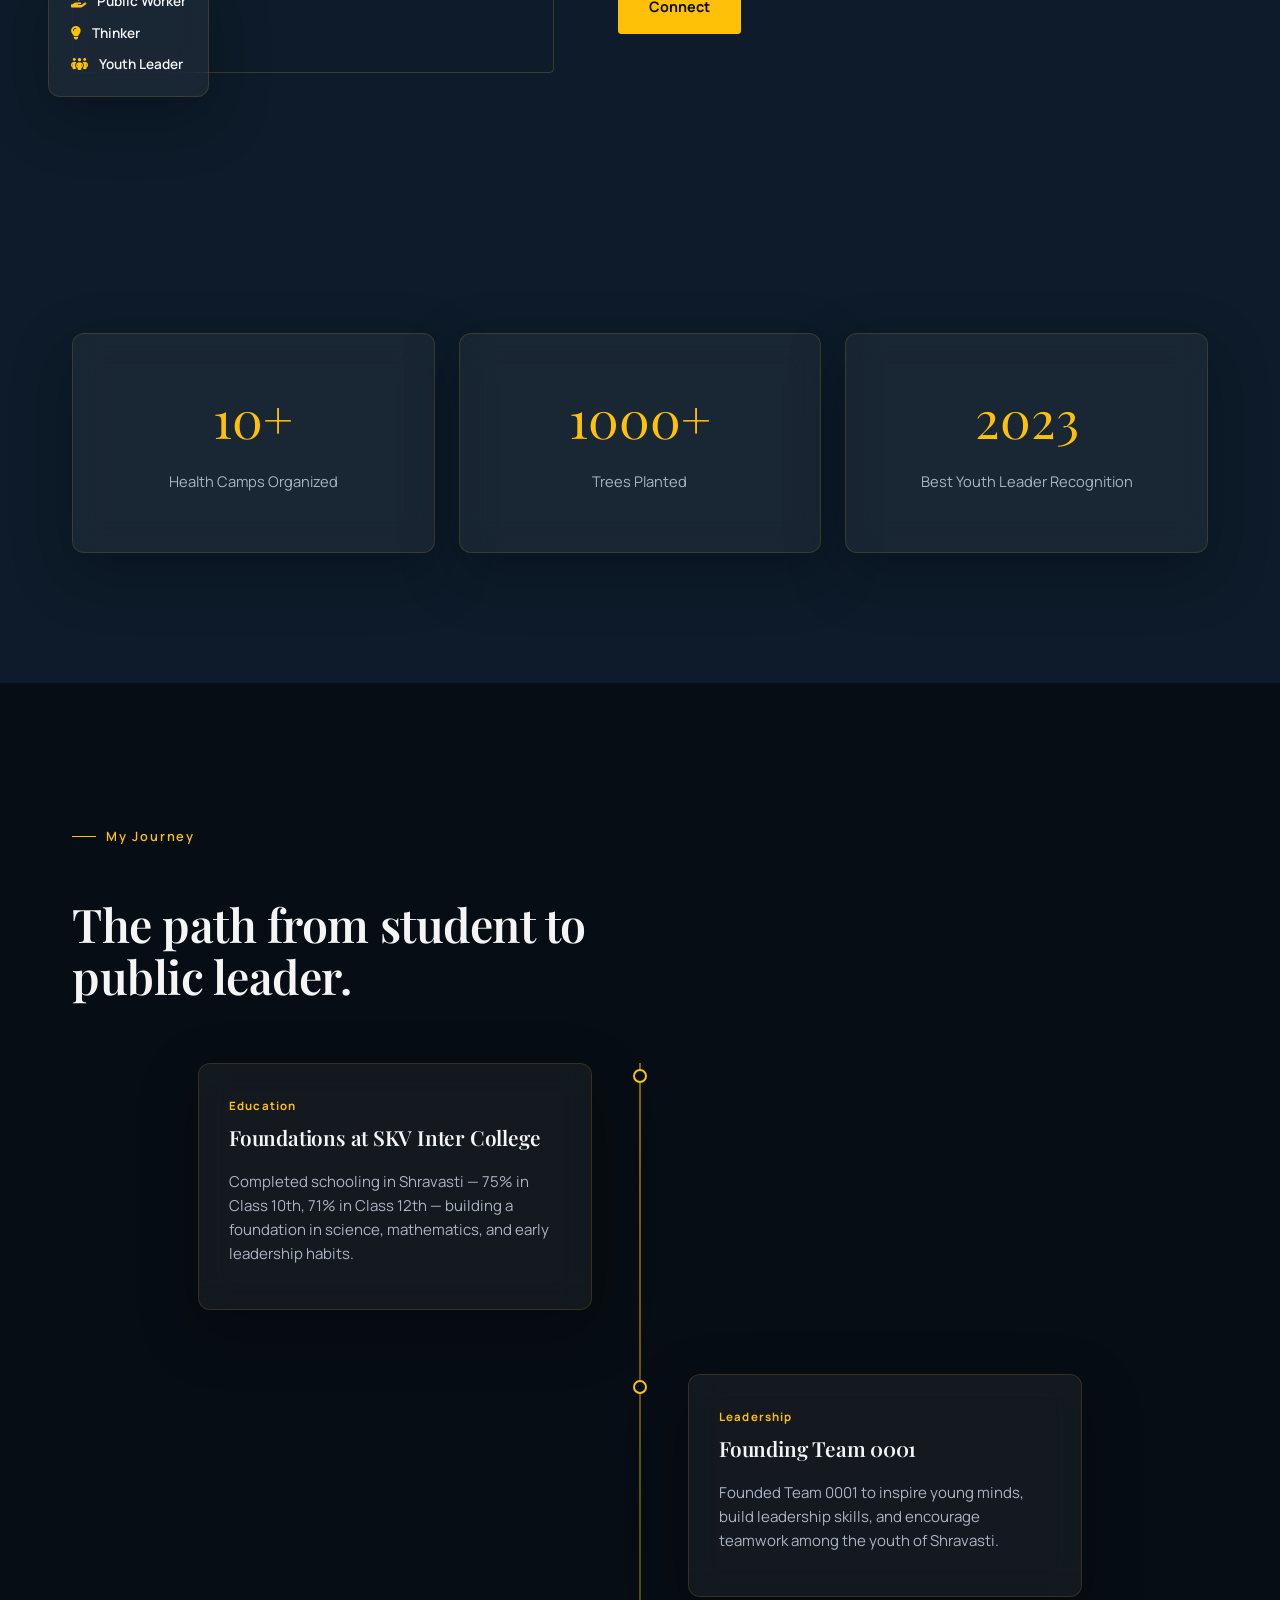
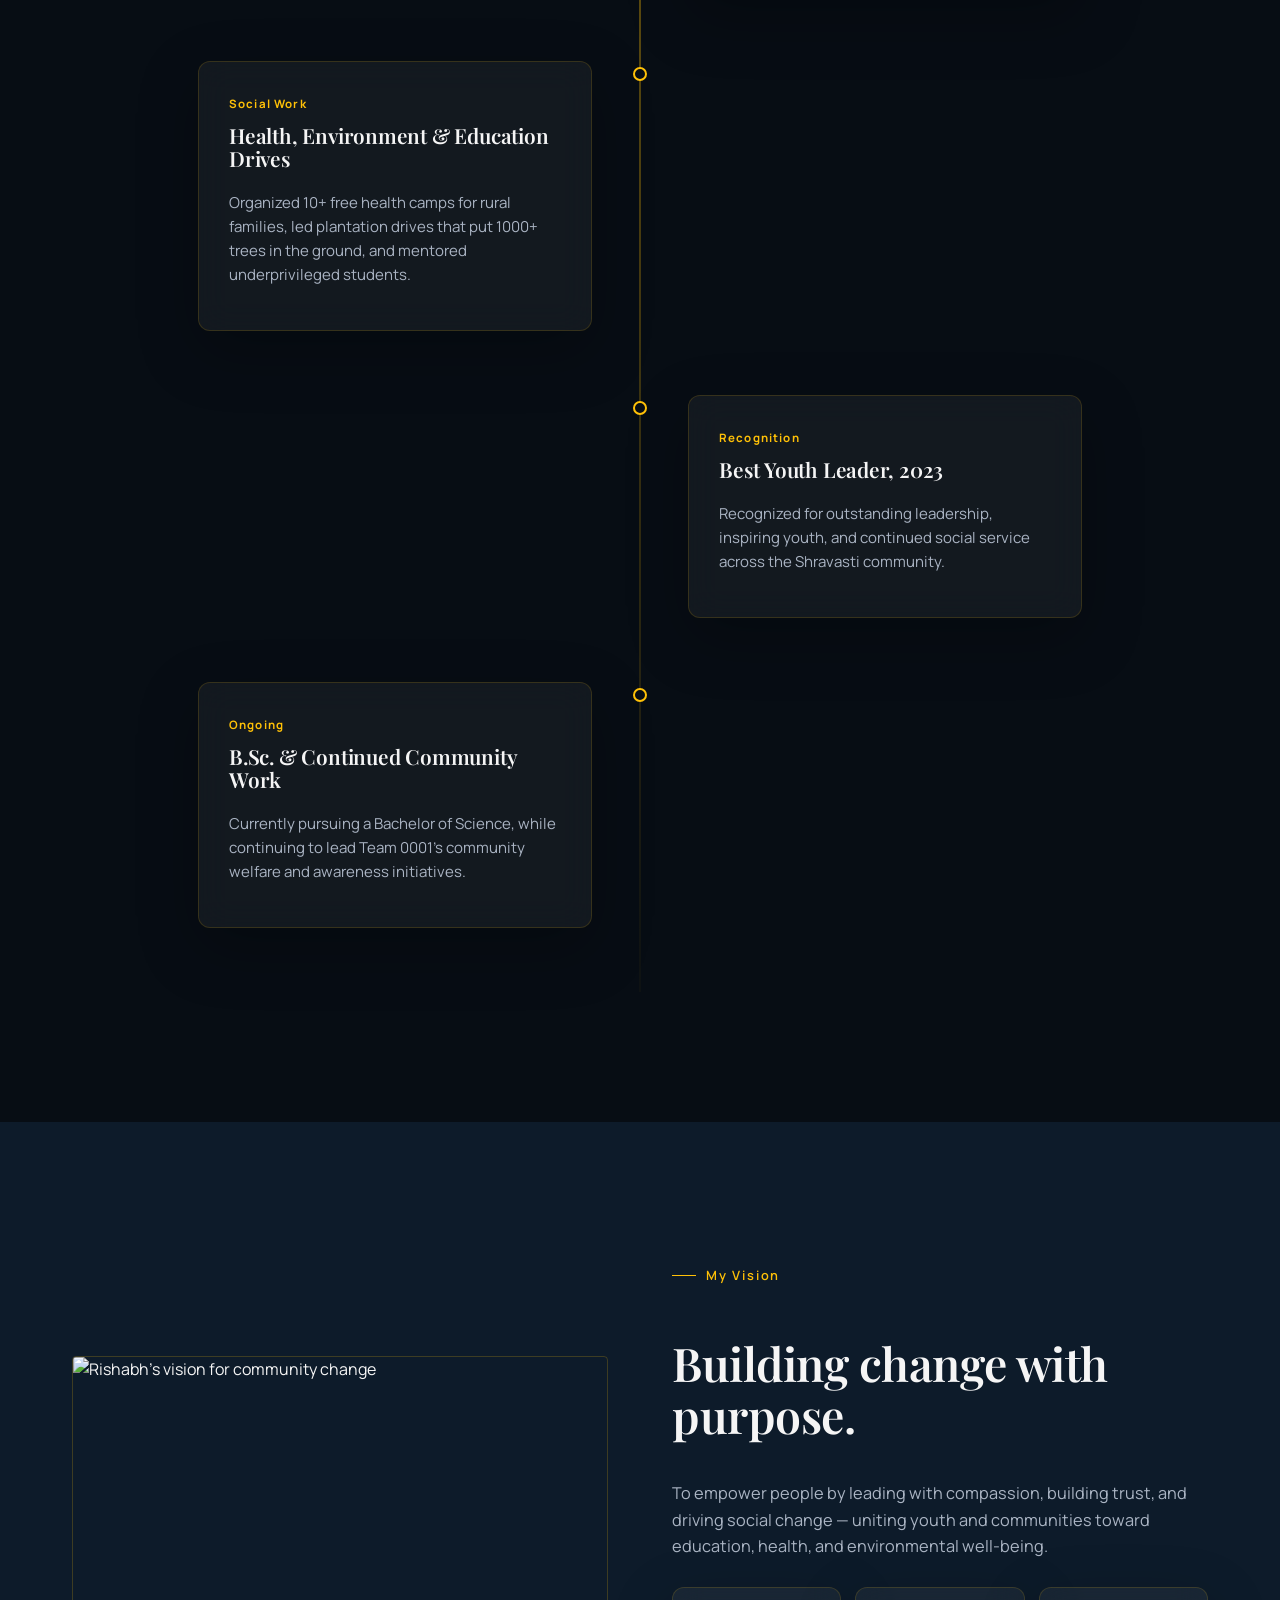
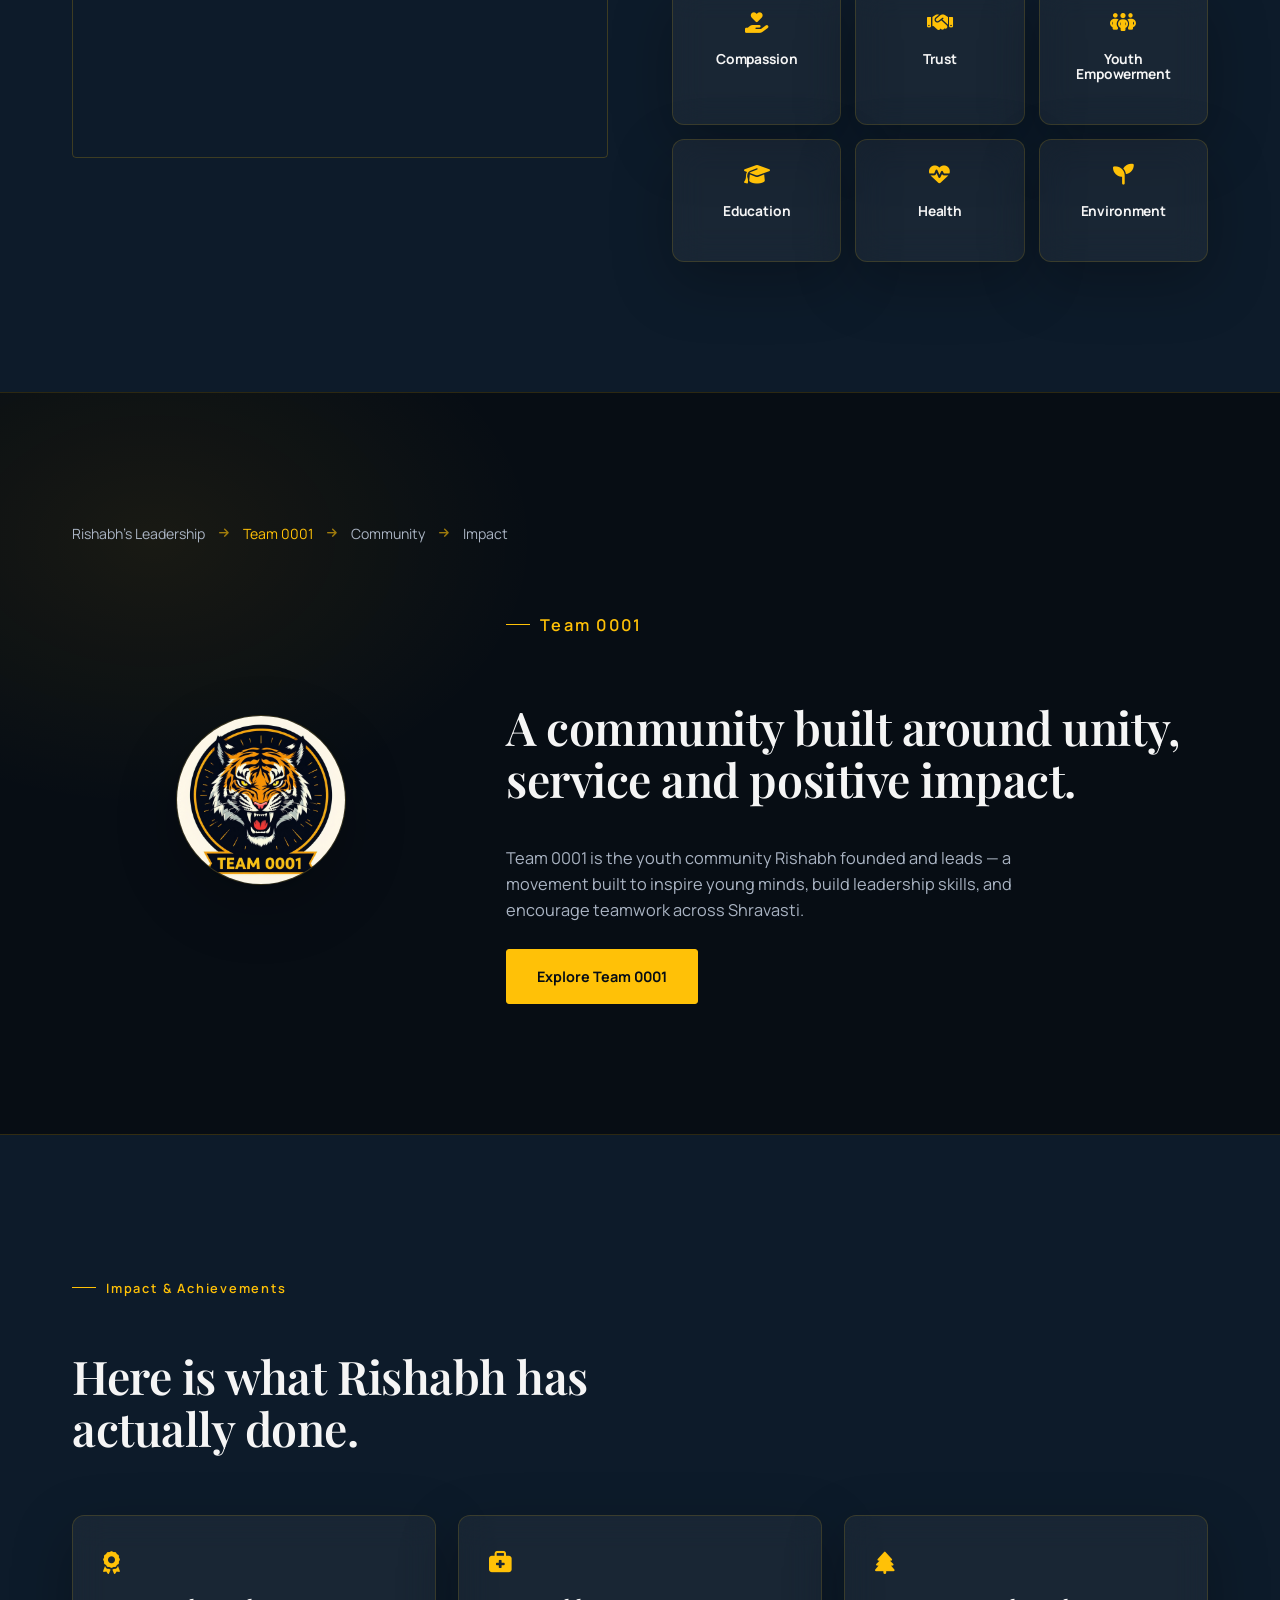
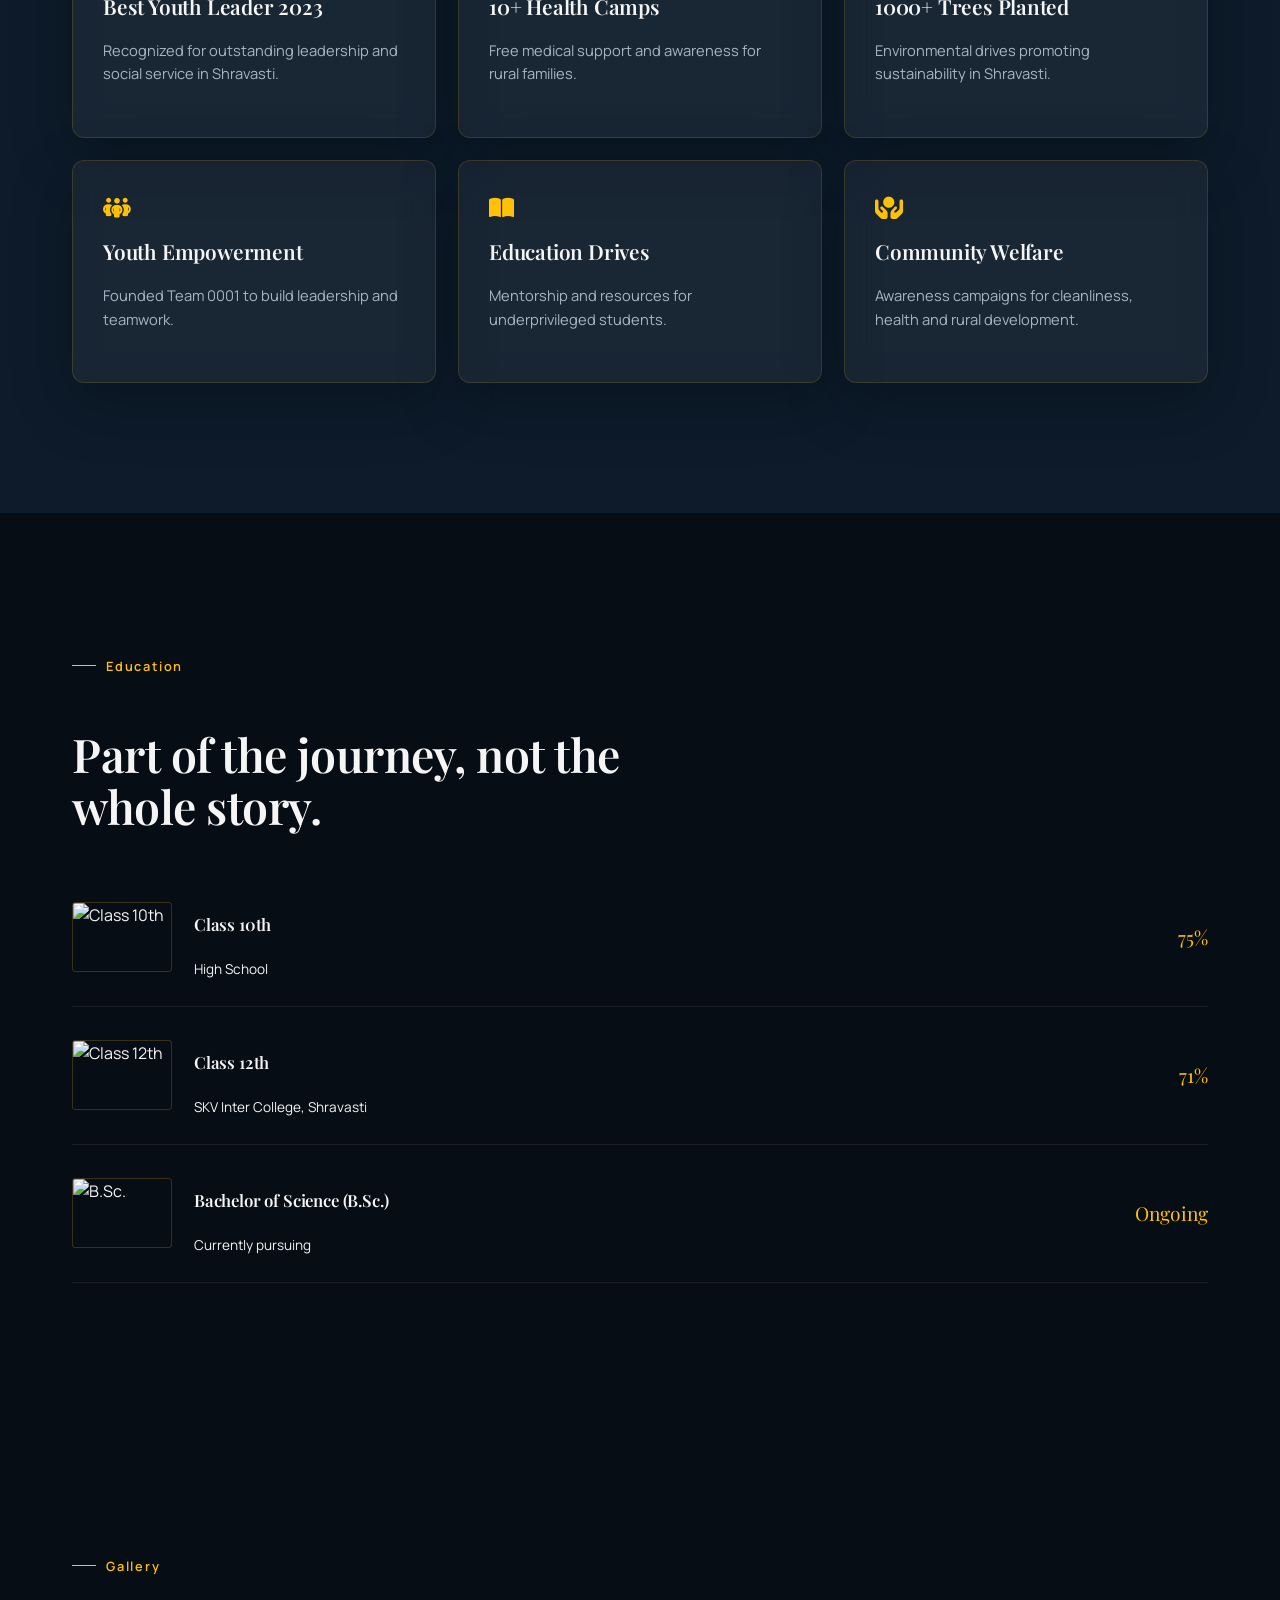
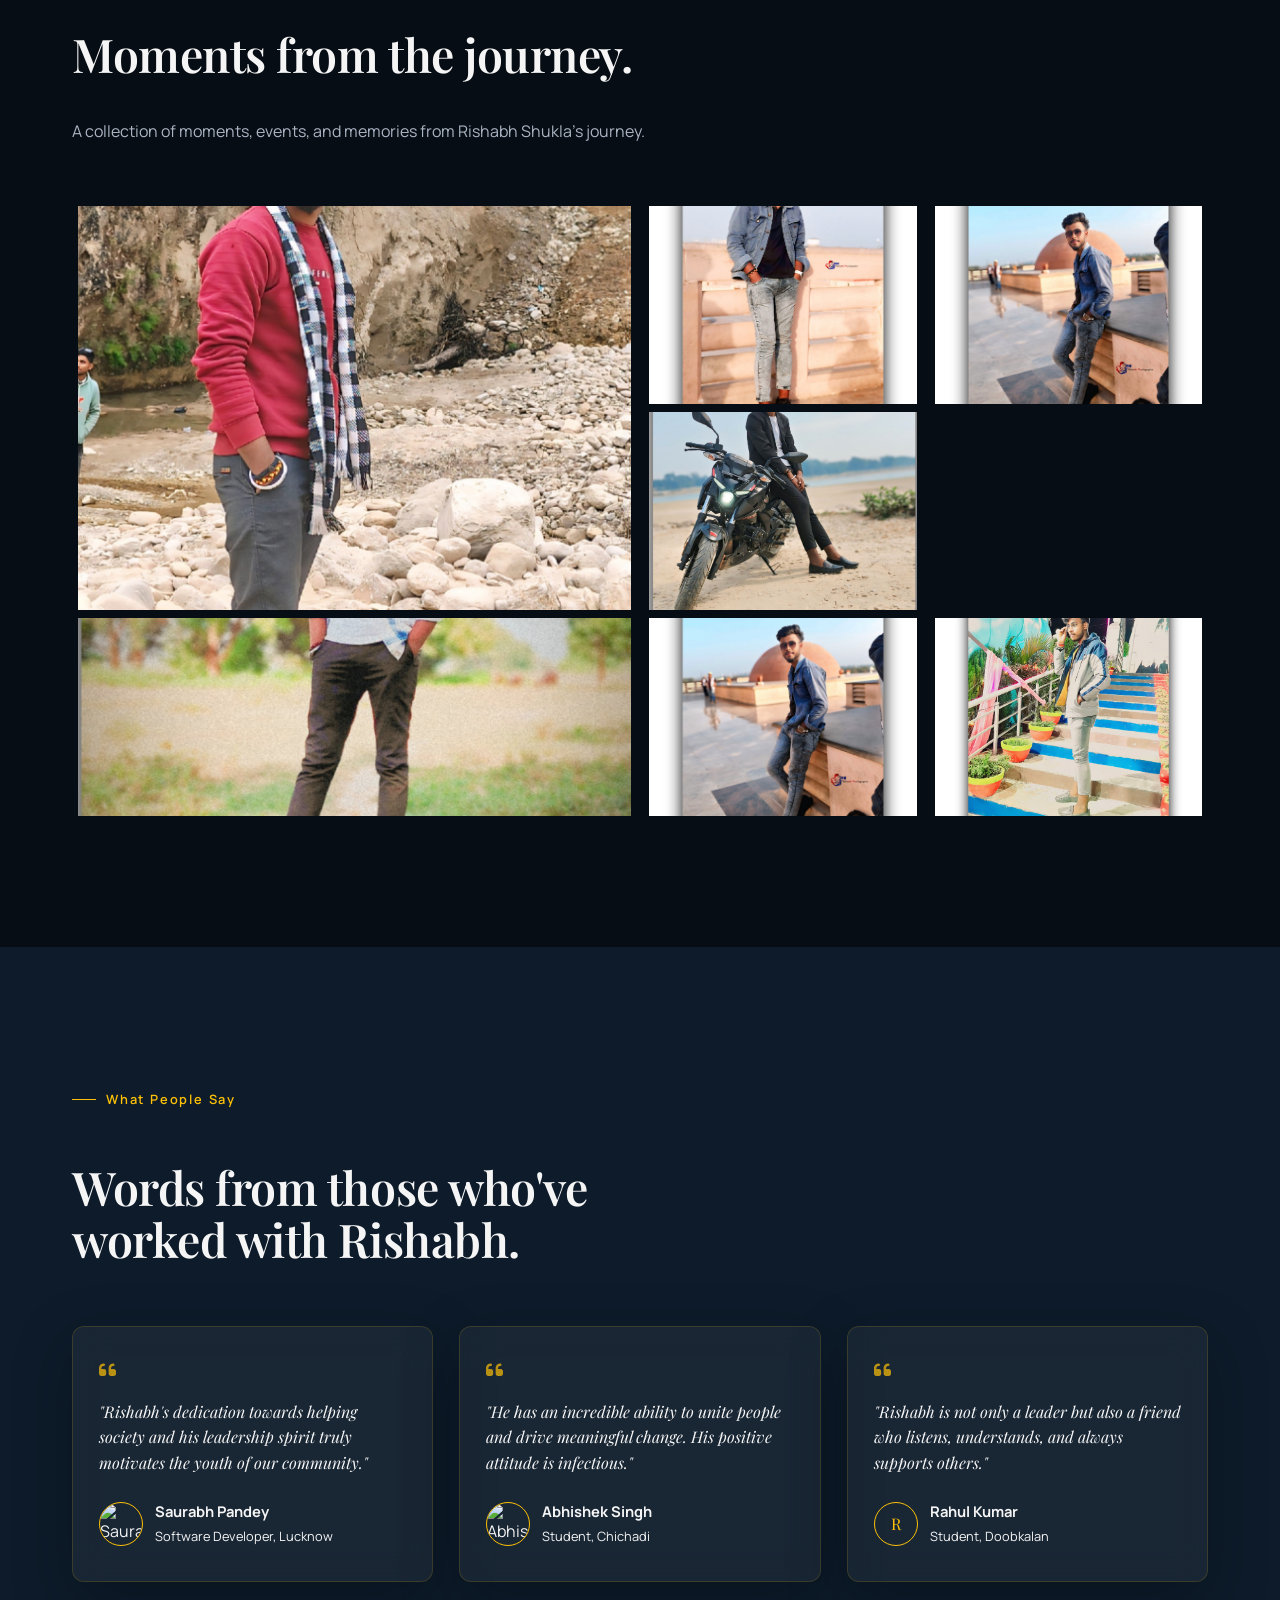
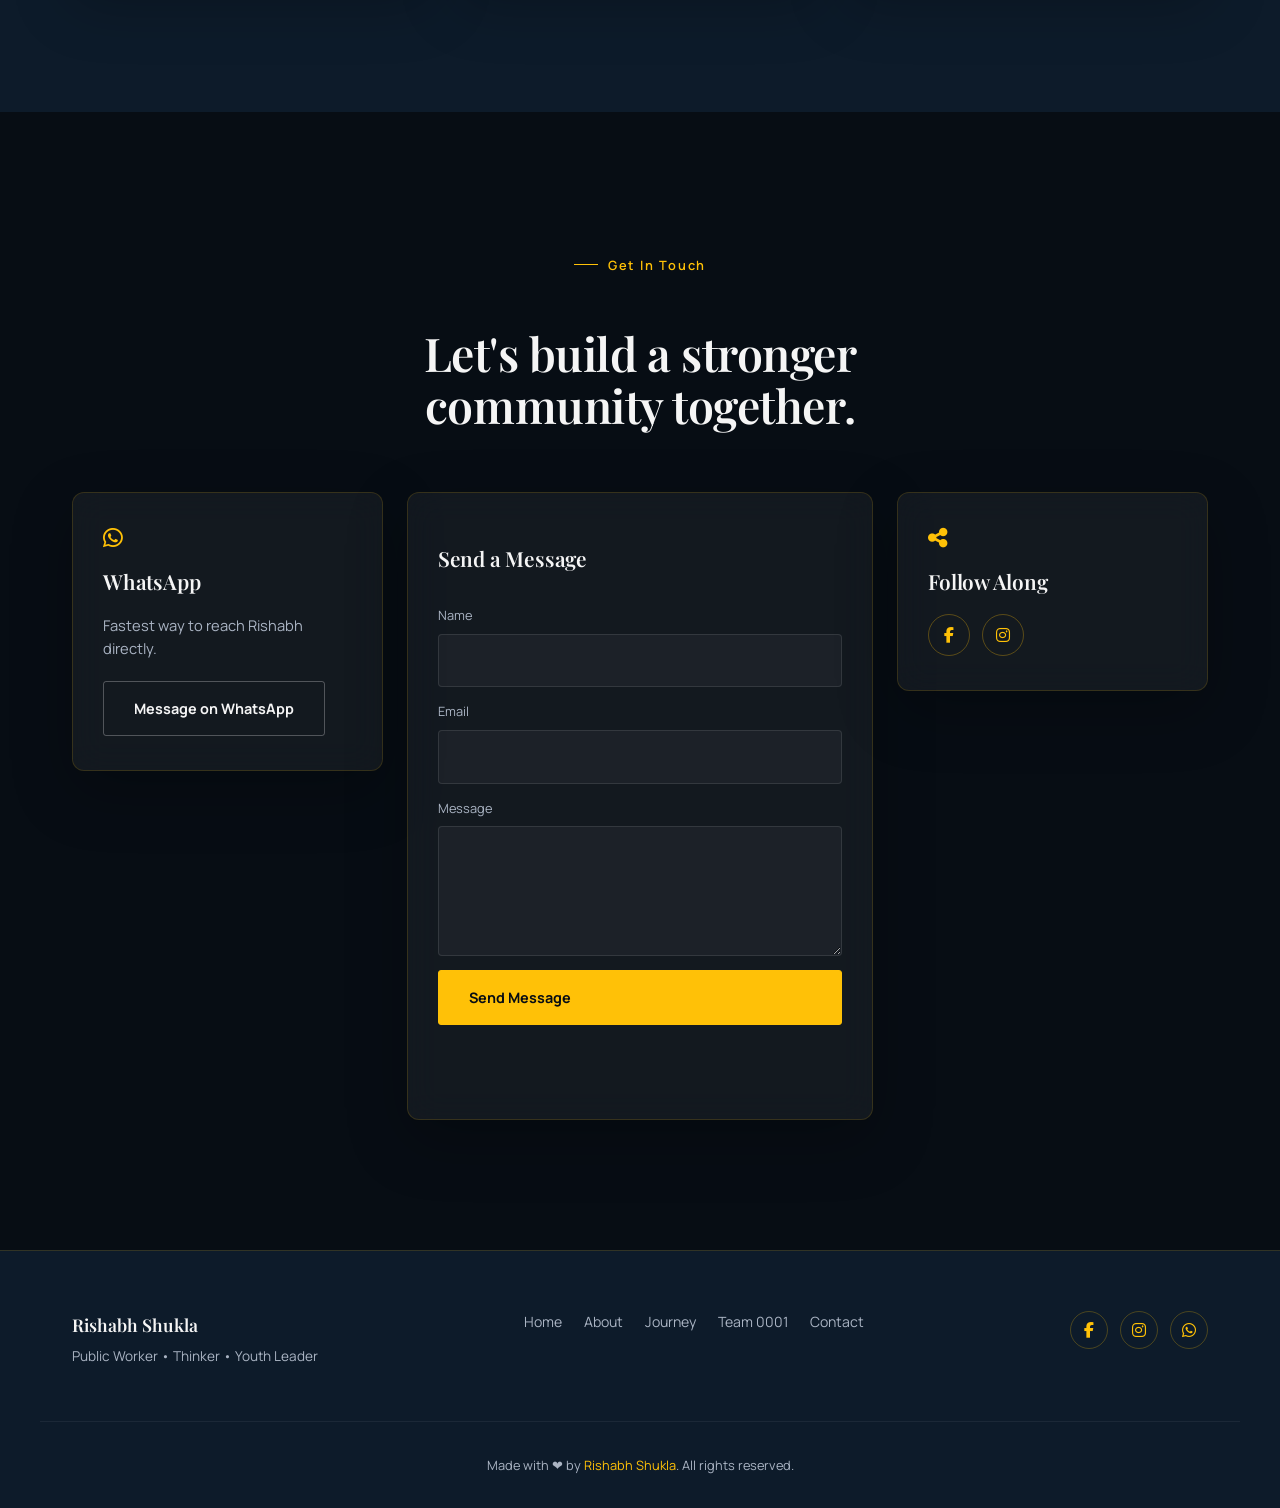
==== commit cc088939: "indez" ====
--- a/index.html
+++ b/index.html
@@ -214,6 +214,54 @@
   <body>
     <!-- Scroll progress bar -->
     <div class="scroll-progress" id="scrollProgress" aria-hidden="true"></div>
+    <!-- ================= CYBER LOADER ================= -->
+    <div class="cyber-loader" id="cyberLoader">
+      <div class="loader-noise"></div>
+
+      <div class="loader-content">
+        <div class="loader-status">
+          <span class="status-dot"></span>
+          SYSTEM INITIALIZING PLEASE WAIT...
+        </div>
+
+        <div class="cyber-circle">
+          <svg class="loader-svg" viewBox="0 0 220 220">
+            <circle class="loader-track" cx="110" cy="110" r="92" />
+
+            <circle
+              class="loader-progress"
+              id="loaderProgress"
+              cx="110"
+              cy="110"
+              r="92"
+            />
+          </svg>
+
+          <div class="circle-glow"></div>
+
+          <div class="loader-percent">
+            <span id="loaderPercent">0</span><small>%</small>
+          </div>
+
+          <div class="loader-scan"></div>
+        </div>
+
+        <div class="loader-terminal">
+          <span id="loaderTerminal">> INITIALIZING CORE...</span>
+        </div>
+
+        <div class="loader-lines">
+          <span></span>
+          <span></span>
+          <span></span>
+        </div>
+
+        <div class="loader-brand">
+          <span>RISHABH SHUKLA</span>
+          <strong>0001</strong>
+        </div>
+      </div>
+    </div>
 
     <!-- Custom cursor (desktop only, injected/controlled in JS) -->
     <div class="cursor-dot" id="cursorDot" aria-hidden="true"></div>
@@ -1035,6 +1083,119 @@
     <script src="https://cdnjs.cloudflare.com/ajax/libs/gsap/3.12.5/gsap.min.js"></script>
     <script src="https://cdnjs.cloudflare.com/ajax/libs/gsap/3.12.5/ScrollTrigger.min.js"></script>
     <script src="https://unpkg.com/lenis@1.1.3/dist/lenis.min.js"></script>
+
     <script src="js/script.js"></script>
+    <script>
+      (function () {
+        const loader = document.getElementById("cyberLoader");
+        const percentEl = document.getElementById("loaderPercent");
+        const progressEl = document.getElementById("loaderProgress");
+        const terminalEl = document.getElementById("loaderTerminal");
+
+        if (!loader || !percentEl || !progressEl) {
+          console.error("Cyber loader elements not found.");
+          return;
+        }
+
+        const radius = 92;
+        const circumference = 2 * Math.PI * radius;
+
+        progressEl.style.strokeDasharray = circumference;
+        progressEl.style.strokeDashoffset = circumference;
+
+        const messages = [
+          "> INITIALIZING CORE...",
+          "> CONNECTING TO SYSTEM...",
+          "> VERIFYING SECURITY...",
+          "> LOADING TEAM 0001...",
+          "> ENCRYPTING DATA...",
+          "> ACCESS GRANTED...",
+          "> SYSTEM READY...",
+        ];
+
+        let progress = 0;
+        let messageIndex = 0;
+
+        function updateLoader(value) {
+          percentEl.textContent = value;
+
+          const offset = circumference - (value / 100) * circumference;
+
+          progressEl.style.strokeDashoffset = offset;
+
+          const newMessageIndex = Math.min(
+            Math.floor(value / 15),
+            messages.length - 1,
+          );
+
+          if (newMessageIndex !== messageIndex && terminalEl) {
+            messageIndex = newMessageIndex;
+
+            terminalEl.textContent = messages[messageIndex];
+
+            terminalEl.style.opacity = "0";
+
+            setTimeout(function () {
+              terminalEl.style.opacity = "1";
+            }, 80);
+          }
+        }
+
+        function finishLoader() {
+          updateLoader(100);
+
+          setTimeout(function () {
+            loader.classList.add("glitch");
+          }, 100);
+
+          setTimeout(function () {
+            loader.classList.add("loaded");
+
+            document.body.classList.add("page-ready");
+
+            setTimeout(function () {
+              if (loader) {
+                loader.remove();
+              }
+            }, 900);
+          }, 700);
+        }
+
+        /*
+         * Start immediately
+         */
+        function startLoader() {
+          const timer = setInterval(function () {
+            let speed = 1;
+
+            if (progress < 25) {
+              speed = 2;
+            } else if (progress < 60) {
+              speed = Math.floor(Math.random() * 3) + 1;
+            } else if (progress < 85) {
+              speed = 2;
+            } else if (progress < 99) {
+              speed = 1;
+            }
+
+            progress += speed;
+
+            if (progress >= 100) {
+              progress = 100;
+
+              clearInterval(timer);
+
+              finishLoader();
+            } else {
+              updateLoader(progress);
+            }
+          }, 45);
+        }
+
+        updateLoader(0);
+
+        startLoader();
+      })();
+    </script>
   </body>
 </html>
--- a/css/style.css
+++ b/css/style.css
@@ -1425,4 +1425,551 @@
   outline-offset: 3px;
 }
 
-/* Ensure sufficient contrast on muted text over dark backgrounds is preserved by design tokens above */
+/* =====================================================
+   CYBER SECURITY LOADER
+===================================================== */
+
+.cyber-loader {
+  position: fixed;
+  inset: 0;
+  z-index: 99999;
+  display: flex;
+  align-items: center;
+  justify-content: center;
+  overflow: hidden;
+
+  background:
+    radial-gradient(
+      circle at center,
+      rgba(212, 175, 55, 0.08),
+      transparent 32%
+    ),
+    #050a10;
+
+  color: #fff;
+
+  transition:
+    opacity 0.8s ease,
+    visibility 0.8s ease;
+}
+
+.cyber-loader::before {
+  content: "";
+  position: absolute;
+  inset: 0;
+
+  background-image:
+    linear-gradient(rgba(212, 175, 55, 0.035) 1px, transparent 1px),
+    linear-gradient(90deg, rgba(212, 175, 55, 0.035) 1px, transparent 1px);
+
+  background-size: 45px 45px;
+
+  mask-image: radial-gradient(circle, black 20%, transparent 80%);
+  pointer-events: none;
+}
+
+.cyber-loader::after {
+  content: "";
+  position: absolute;
+  inset: 0;
+
+  background: repeating-linear-gradient(
+    0deg,
+    rgba(255, 255, 255, 0.025) 0px,
+    rgba(255, 255, 255, 0.025) 1px,
+    transparent 1px,
+    transparent 4px
+  );
+
+  pointer-events: none;
+  opacity: 0.45;
+}
+
+/* Hide loader */
+.cyber-loader.loaded {
+  opacity: 0;
+  visibility: hidden;
+  pointer-events: none;
+}
+
+/* Content */
+
+.loader-content {
+  position: relative;
+  z-index: 2;
+
+  width: min(420px, 90vw);
+
+  display: flex;
+  flex-direction: column;
+  align-items: center;
+
+  text-align: center;
+}
+
+/* Status */
+
+.loader-status {
+  margin-bottom: 28px;
+
+  font-family: "Manrope", sans-serif;
+  font-size: 11px;
+  font-weight: 700;
+  letter-spacing: 0.28em;
+
+  color: rgba(255, 255, 255, 0.65);
+
+  animation: cyberFlicker 2s infinite;
+}
+
+.status-dot {
+  display: inline-block;
+
+  width: 7px;
+  height: 7px;
+
+  margin-right: 9px;
+
+  border-radius: 50%;
+
+  background: #d4af37;
+
+  box-shadow:
+    0 0 5px #d4af37,
+    0 0 15px #d4af37;
+
+  animation: statusPulse 0.8s infinite alternate;
+}
+
+/* Circle */
+
+.cyber-circle {
+  position: relative;
+
+  width: 220px;
+  height: 220px;
+
+  display: flex;
+  align-items: center;
+  justify-content: center;
+}
+
+.loader-svg {
+  position: absolute;
+  inset: 0;
+
+  width: 100%;
+  height: 100%;
+
+  transform: rotate(-90deg);
+}
+
+.loader-track {
+  fill: none;
+
+  stroke: rgba(255, 255, 255, 0.06);
+  stroke-width: 2;
+}
+
+.loader-progress {
+  fill: none;
+
+  stroke: #d4af37;
+  stroke-width: 3;
+
+  stroke-linecap: round;
+
+  stroke-dasharray: 578;
+  stroke-dashoffset: 578;
+
+  filter: drop-shadow(0 0 5px #d4af37)
+    drop-shadow(0 0 15px rgba(212, 175, 55, 0.8));
+
+  transition: stroke-dashoffset 0.05s linear;
+}
+
+/* Outer cyber rings */
+
+.cyber-circle::before,
+.cyber-circle::after {
+  content: "";
+
+  position: absolute;
+
+  border-radius: 50%;
+
+  pointer-events: none;
+}
+
+.cyber-circle::before {
+  inset: -10px;
+
+  border: 1px solid rgba(212, 175, 55, 0.15);
+
+  border-top-color: #d4af37;
+  border-bottom-color: transparent;
+
+  animation: rotateRing 3s linear infinite;
+}
+
+.cyber-circle::after {
+  inset: -20px;
+
+  border: 1px dashed rgba(255, 255, 255, 0.08);
+
+  animation: rotateRingReverse 8s linear infinite;
+}
+
+/* Center glow */
+
+.circle-glow {
+  position: absolute;
+
+  width: 110px;
+  height: 110px;
+
+  border-radius: 50%;
+
+  background: rgba(212, 175, 55, 0.04);
+
+  box-shadow:
+    inset 0 0 40px rgba(212, 175, 55, 0.06),
+    0 0 60px rgba(212, 175, 55, 0.08);
+
+  animation: circlePulse 2s ease-in-out infinite;
+}
+
+/* Percentage */
+
+.loader-percent {
+  position: relative;
+  z-index: 4;
+
+  font-family: "Manrope", sans-serif;
+
+  font-size: 48px;
+  font-weight: 800;
+
+  letter-spacing: -0.05em;
+
+  color: #fff;
+
+  text-shadow:
+    0 0 8px rgba(255, 255, 255, 0.5),
+    0 0 25px rgba(212, 175, 55, 0.3);
+}
+
+.loader-percent small {
+  font-size: 18px;
+  color: #d4af37;
+  margin-left: 2px;
+}
+
+/* Scanning line */
+
+.loader-scan {
+  position: absolute;
+
+  width: 165px;
+  height: 2px;
+
+  background: linear-gradient(90deg, transparent, #d4af37, transparent);
+
+  opacity: 0.7;
+
+  filter: blur(1px);
+
+  animation: scanCircle 2s ease-in-out infinite;
+}
+
+/* Terminal */
+
+.loader-terminal {
+  width: 100%;
+
+  margin-top: 42px;
+
+  font-family: monospace;
+  font-size: 11px;
+
+  color: rgba(255, 255, 255, 0.5);
+
+  text-align: center;
+
+  min-height: 18px;
+}
+
+.loader-terminal span {
+  color: #d4af37;
+
+  text-shadow: 0 0 8px rgba(212, 175, 55, 0.7);
+}
+
+/* Decorative lines */
+
+.loader-lines {
+  display: flex;
+
+  width: 180px;
+
+  margin-top: 18px;
+
+  gap: 4px;
+}
+
+.loader-lines span {
+  height: 2px;
+  flex: 1;
+
+  background: #d4af37;
+
+  opacity: 0.15;
+
+  animation: lineBlink 1s infinite;
+}
+
+.loader-lines span:nth-child(2) {
+  animation-delay: 0.15s;
+}
+
+.loader-lines span:nth-child(3) {
+  animation-delay: 0.3s;
+}
+
+/* Branding */
+
+.loader-brand {
+  margin-top: 25px;
+
+  font-family: "Manrope", sans-serif;
+
+  font-size: 10px;
+  letter-spacing: 0.4em;
+
+  color: rgba(255, 255, 255, 0.3);
+}
+
+.loader-brand strong {
+  color: #d4af37;
+
+  text-shadow: 0 0 10px rgba(212, 175, 55, 0.5);
+}
+
+/* Noise */
+
+.loader-noise {
+  position: absolute;
+  inset: -50%;
+
+  opacity: 0.035;
+
+  background-image: url("data:image/svg+xml,%3Csvg viewBox='0 0 180 180' xmlns='http://www.w3.org/2000/svg'%3E%3Cfilter id='n'%3E%3CfeTurbulence type='fractalNoise' baseFrequency='.8' numOctaves='4' stitchTiles='stitch'/%3E%3C/filter%3E%3Crect width='100%25' height='100%25' filter='url(%23n)' opacity='.8'/%3E%3C/svg%3E");
+
+  animation: noiseMove 0.2s steps(2) infinite;
+
+  pointer-events: none;
+}
+
+/* =====================================================
+   GLITCH EFFECT
+===================================================== */
+
+.cyber-loader.glitch {
+  animation: loaderGlitch 0.15s steps(2) infinite;
+}
+
+.cyber-loader.glitch .loader-content {
+  animation: contentGlitch 0.12s steps(2) infinite;
+}
+
+.cyber-loader.glitch::before {
+  background-color: rgba(212, 175, 55, 0.03);
+}
+
+/* =====================================================
+   ANIMATIONS
+===================================================== */
+
+@keyframes rotateRing {
+  to {
+    transform: rotate(360deg);
+  }
+}
+
+@keyframes rotateRingReverse {
+  to {
+    transform: rotate(-360deg);
+  }
+}
+
+@keyframes circlePulse {
+  0%,
+  100% {
+    transform: scale(0.9);
+    opacity: 0.5;
+  }
+
+  50% {
+    transform: scale(1.1);
+    opacity: 1;
+  }
+}
+
+@keyframes scanCircle {
+  0% {
+    transform: translateY(-75px);
+    opacity: 0;
+  }
+
+  25% {
+    opacity: 1;
+  }
+
+  75% {
+    opacity: 1;
+  }
+
+  100% {
+    transform: translateY(75px);
+    opacity: 0;
+  }
+}
+
+@keyframes statusPulse {
+  from {
+    opacity: 0.3;
+    transform: scale(0.8);
+  }
+
+  to {
+    opacity: 1;
+    transform: scale(1.1);
+  }
+}
+
+@keyframes cyberFlicker {
+  0%,
+  19%,
+  21%,
+  63%,
+  65%,
+  100% {
+    opacity: 1;
+  }
+
+  20%,
+  64% {
+    opacity: 0.4;
+  }
+}
+
+@keyframes lineBlink {
+  0%,
+  100% {
+    opacity: 0.1;
+  }
+
+  50% {
+    opacity: 0.8;
+    box-shadow: 0 0 8px rgba(212, 175, 55, 0.5);
+  }
+}
+
+@keyframes noiseMove {
+  0% {
+    transform: translate(0, 0);
+  }
+
+  25% {
+    transform: translate(3%, -2%);
+  }
+
+  50% {
+    transform: translate(-2%, 3%);
+  }
+
+  75% {
+    transform: translate(2%, 2%);
+  }
+
+  100% {
+    transform: translate(-3%, -1%);
+  }
+}
+
+@keyframes loaderGlitch {
+  0% {
+    transform: translate(0);
+    filter: none;
+  }
+
+  25% {
+    transform: translate(-3px, 1px);
+    filter: hue-rotate(20deg);
+  }
+
+  50% {
+    transform: translate(3px, -1px);
+    filter: saturate(1.5);
+  }
+
+  75% {
+    transform: translate(-1px, -2px);
+    filter: hue-rotate(-20deg);
+  }
+
+  100% {
+    transform: translate(0);
+    filter: none;
+  }
+}
+
+@keyframes contentGlitch {
+  0% {
+    transform: translateX(0);
+  }
+
+  33% {
+    transform: translateX(-4px);
+  }
+
+  66% {
+    transform: translateX(4px);
+  }
+
+  100% {
+    transform: translateX(0);
+  }
+}
+
+/* Mobile */
+
+@media (max-width: 600px) {
+  .cyber-circle {
+    width: 190px;
+    height: 190px;
+  }
+
+  .loader-percent {
+    font-size: 40px;
+  }
+
+  .loader-status {
+    font-size: 9px;
+  }
+
+  .loader-terminal {
+    font-size: 9px;
+  }
+}
+
+/* Accessibility */
+
+@media (prefers-reduced-motion: reduce) {
+  .cyber-loader *,
+  .cyber-loader::before,
+  .cyber-loader::after {
+    animation: none !important;
+    transition: none !important;
+  }
+}
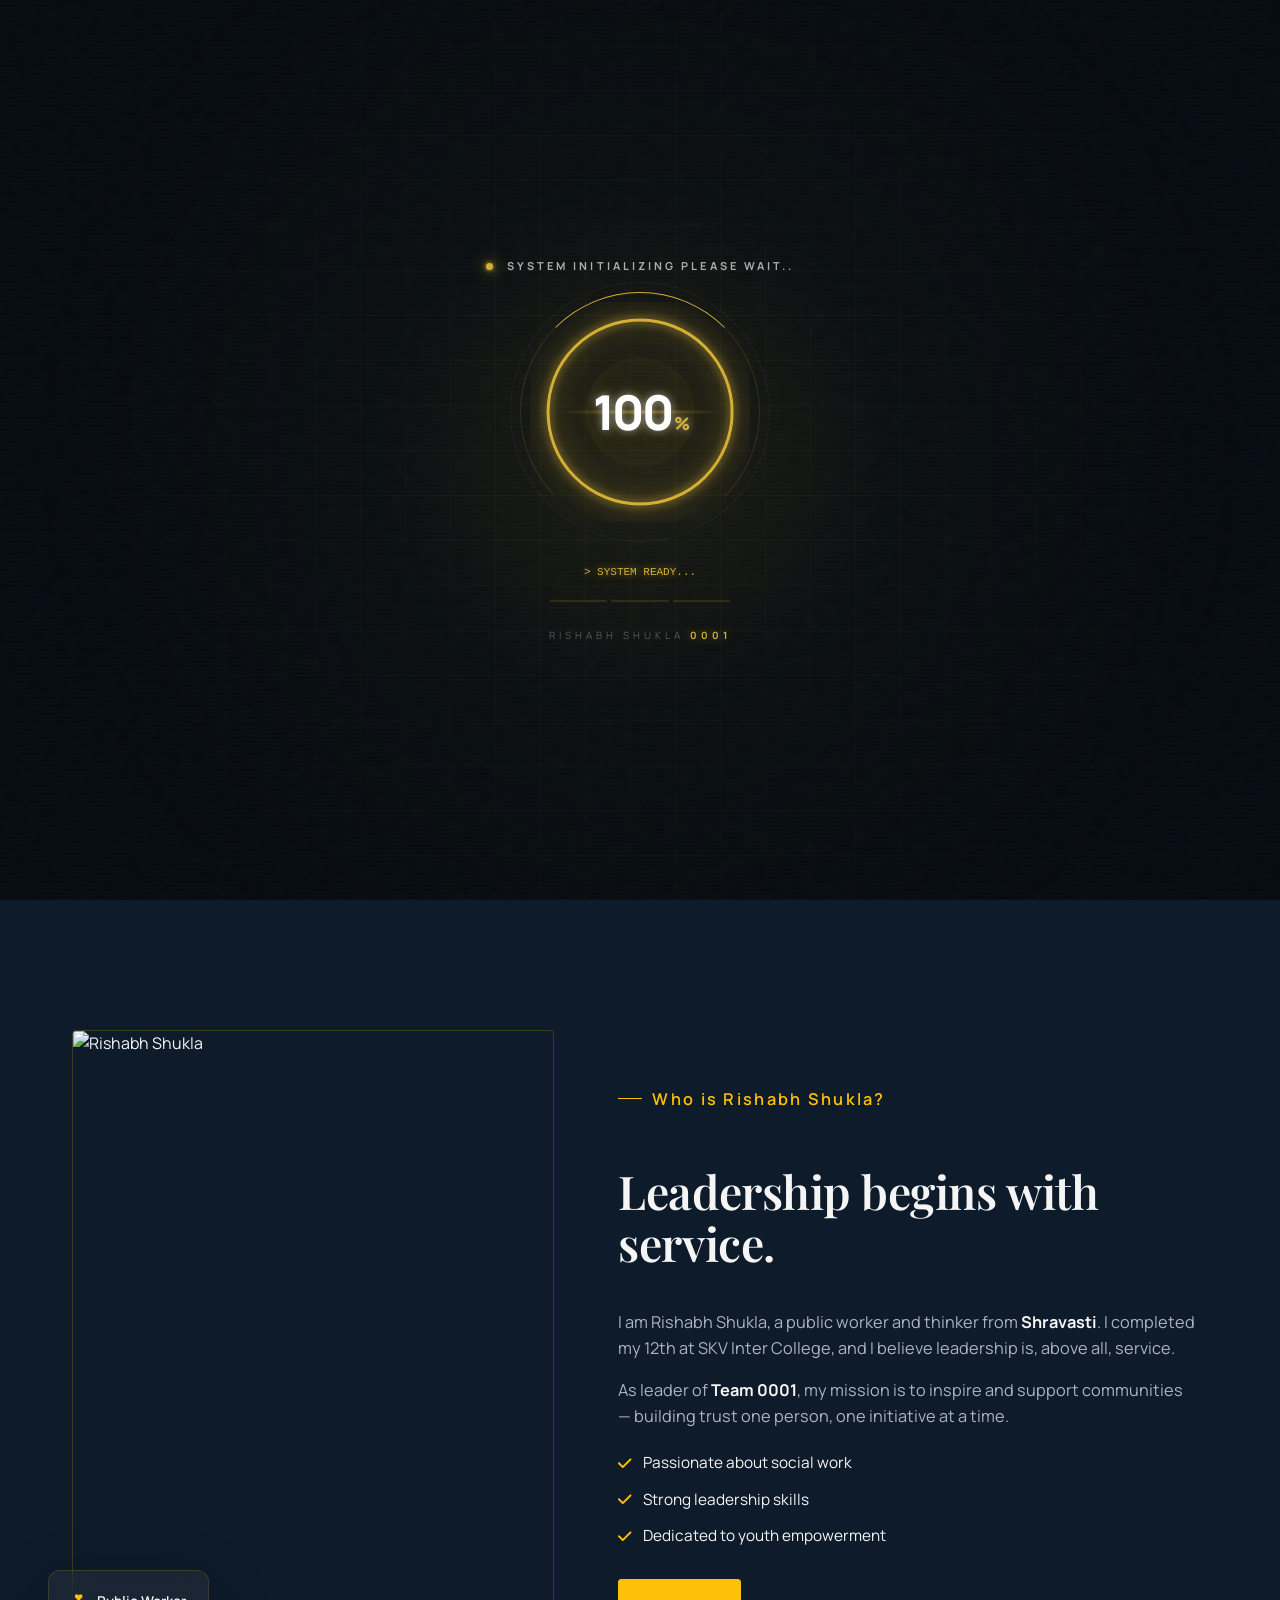
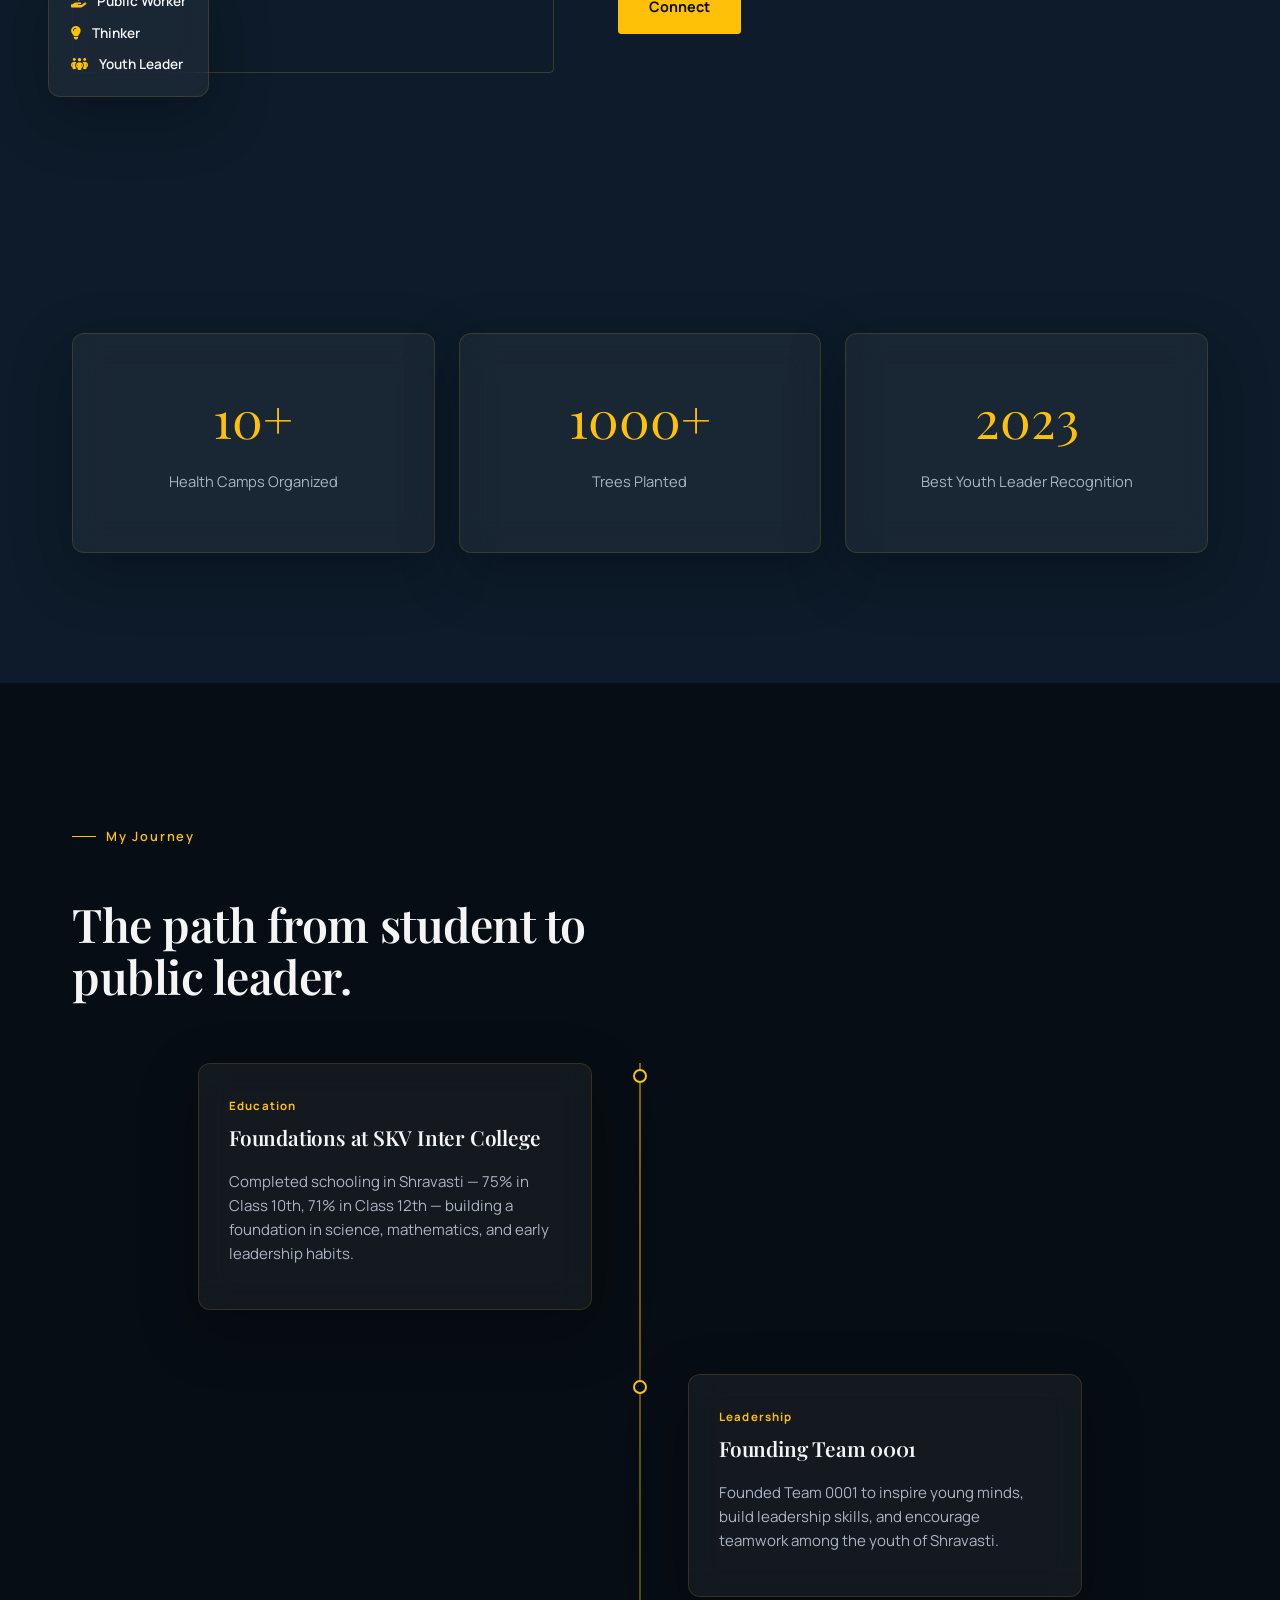
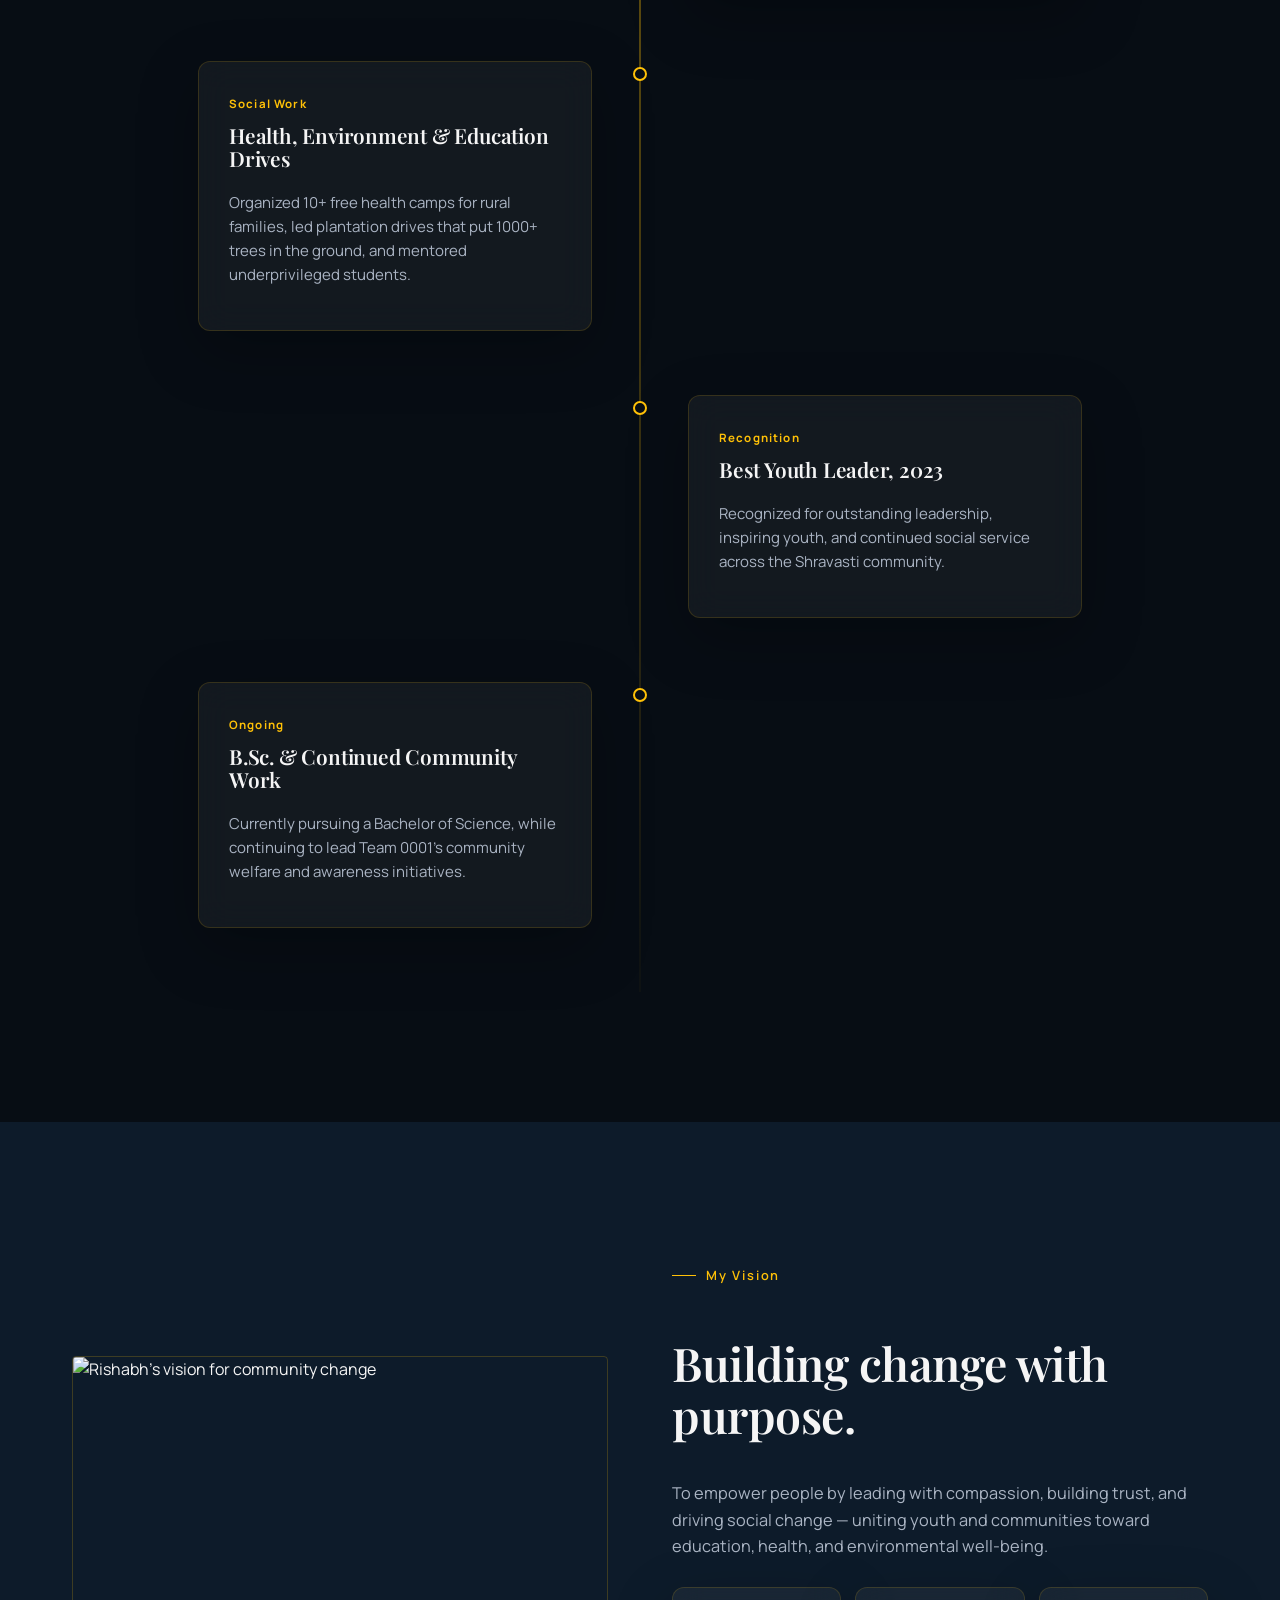
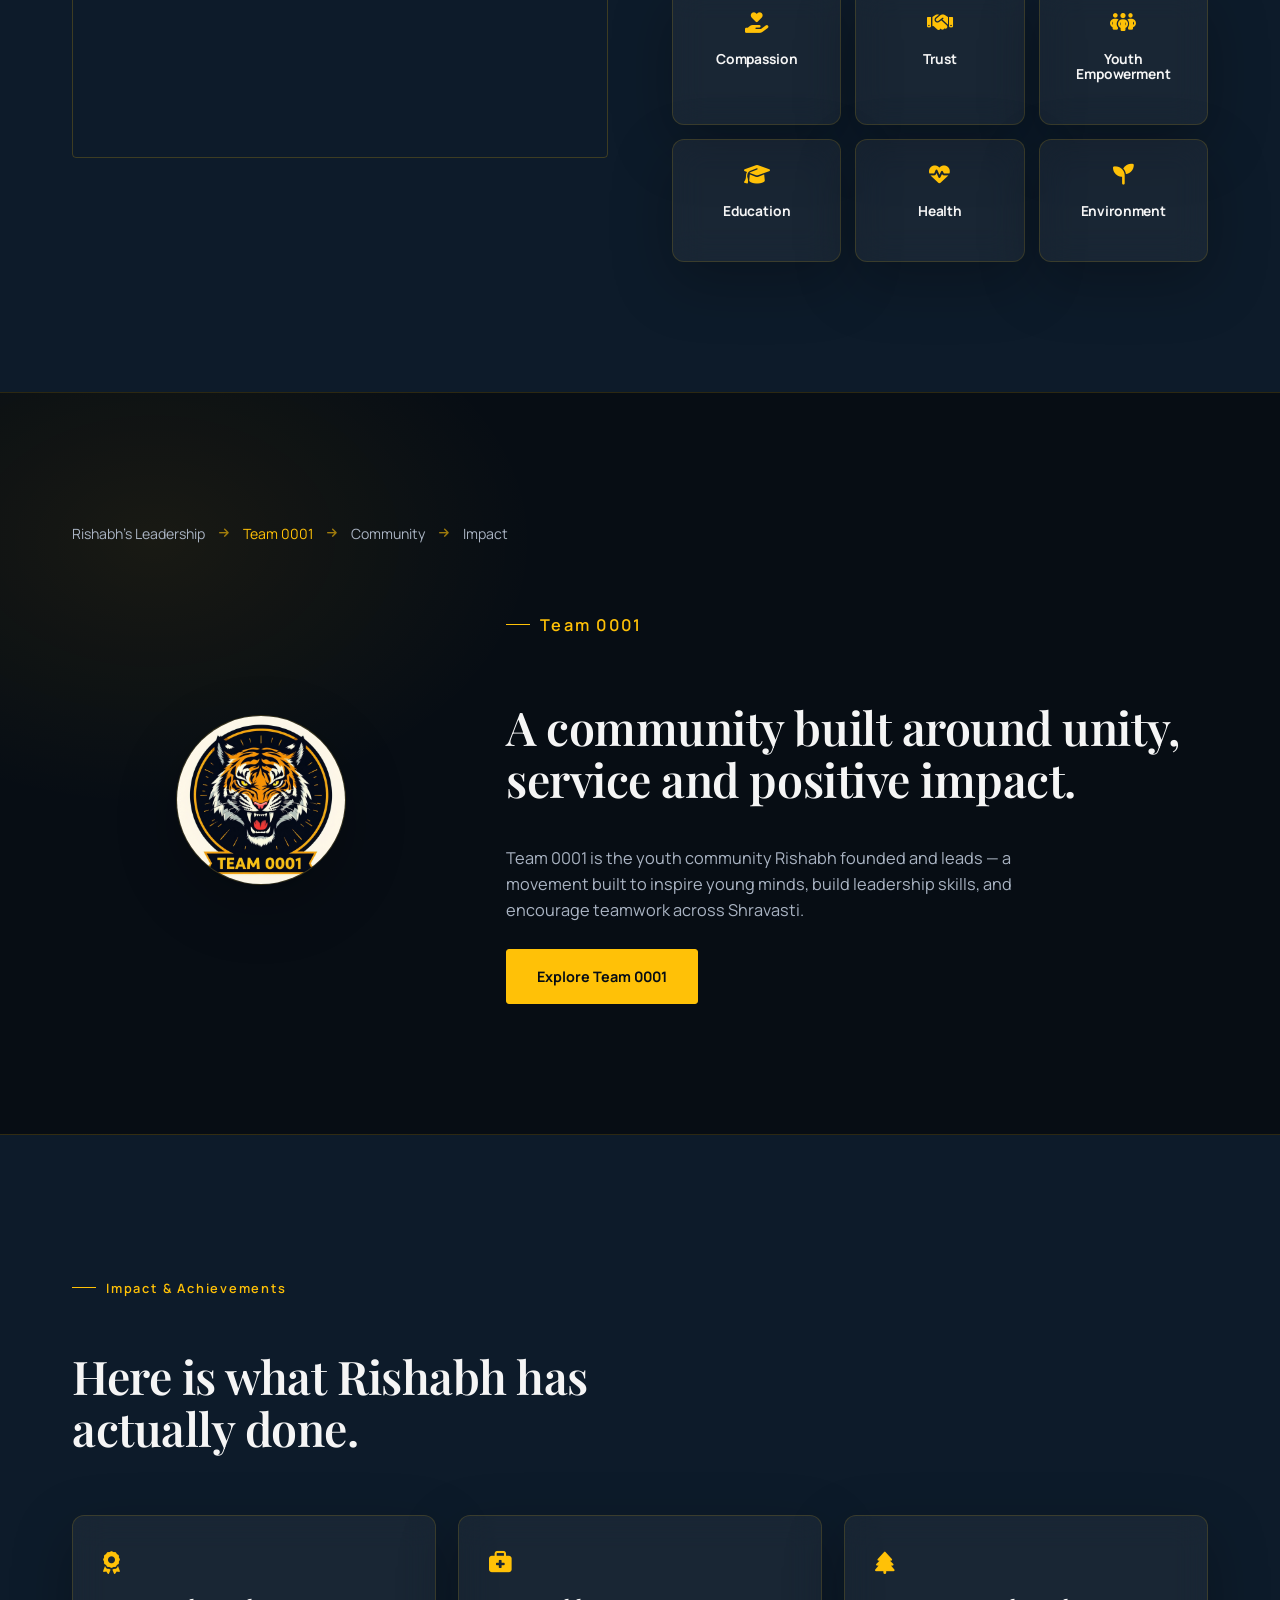
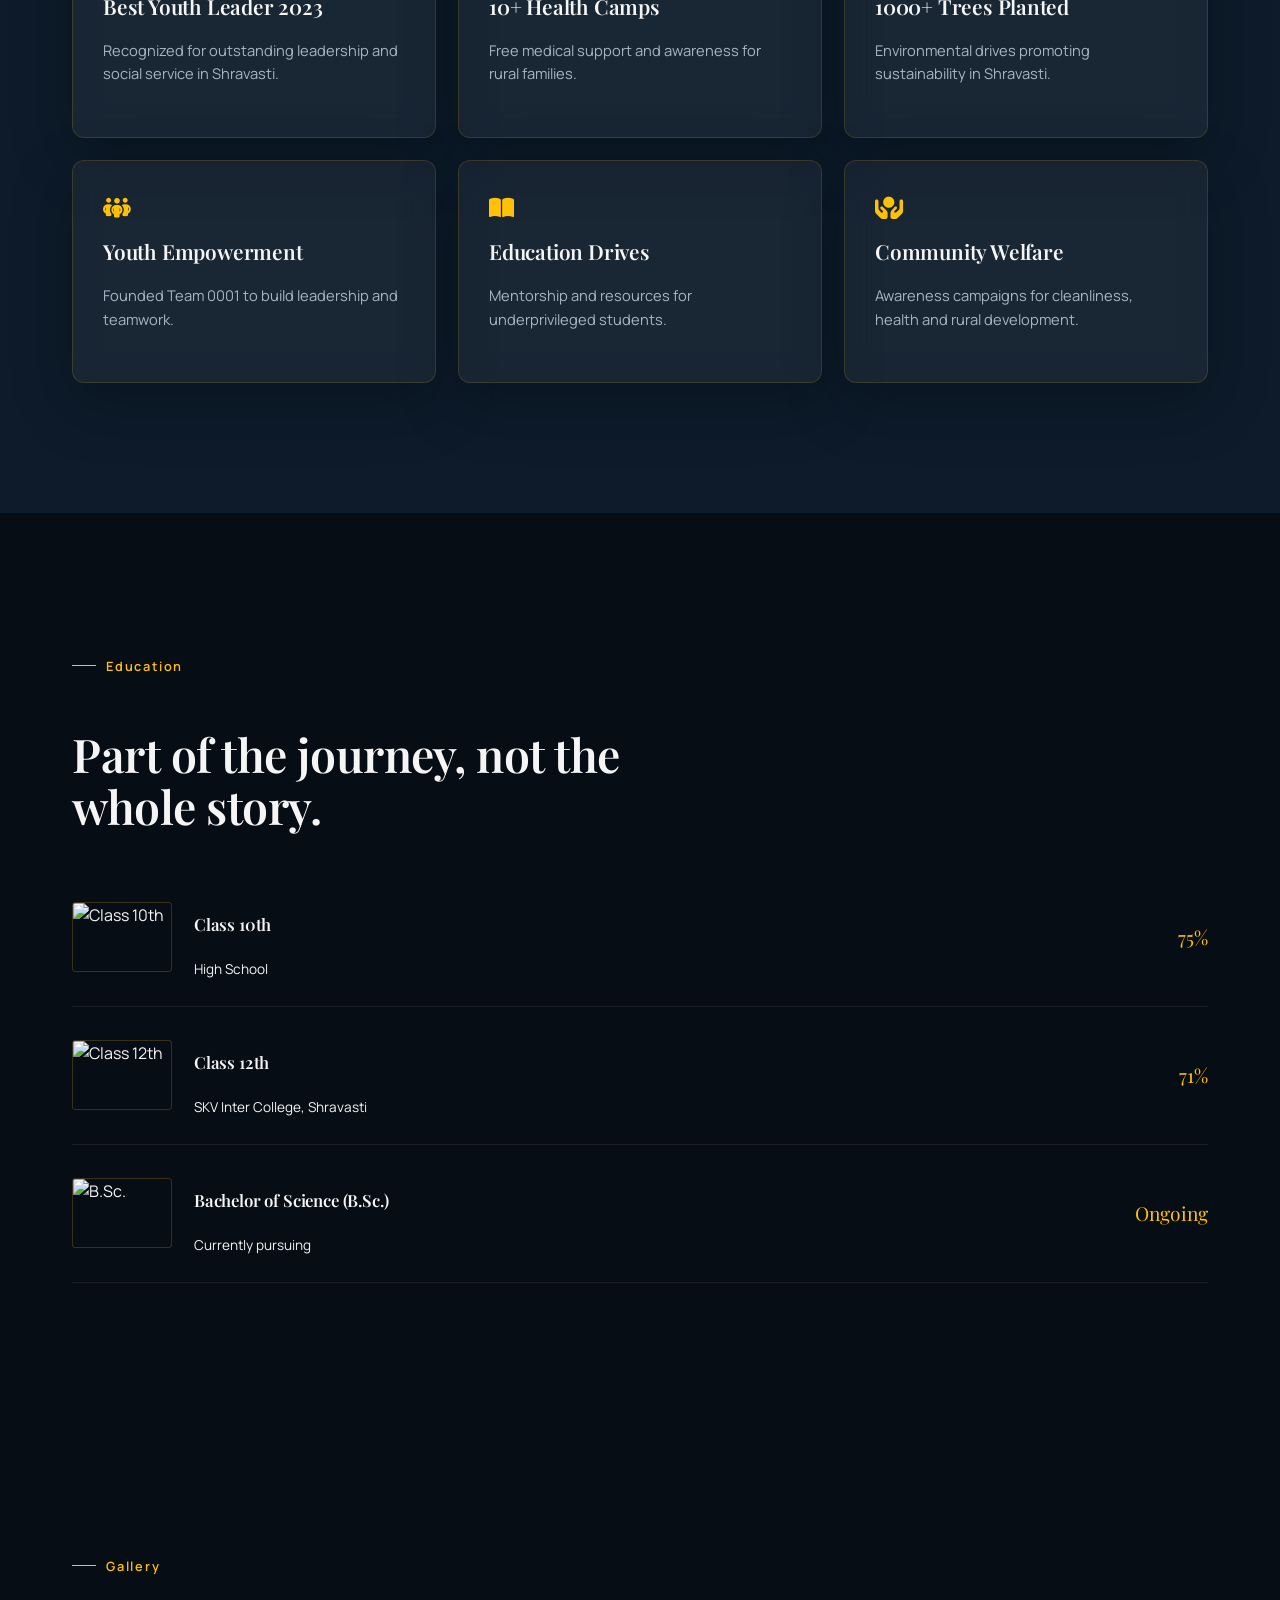
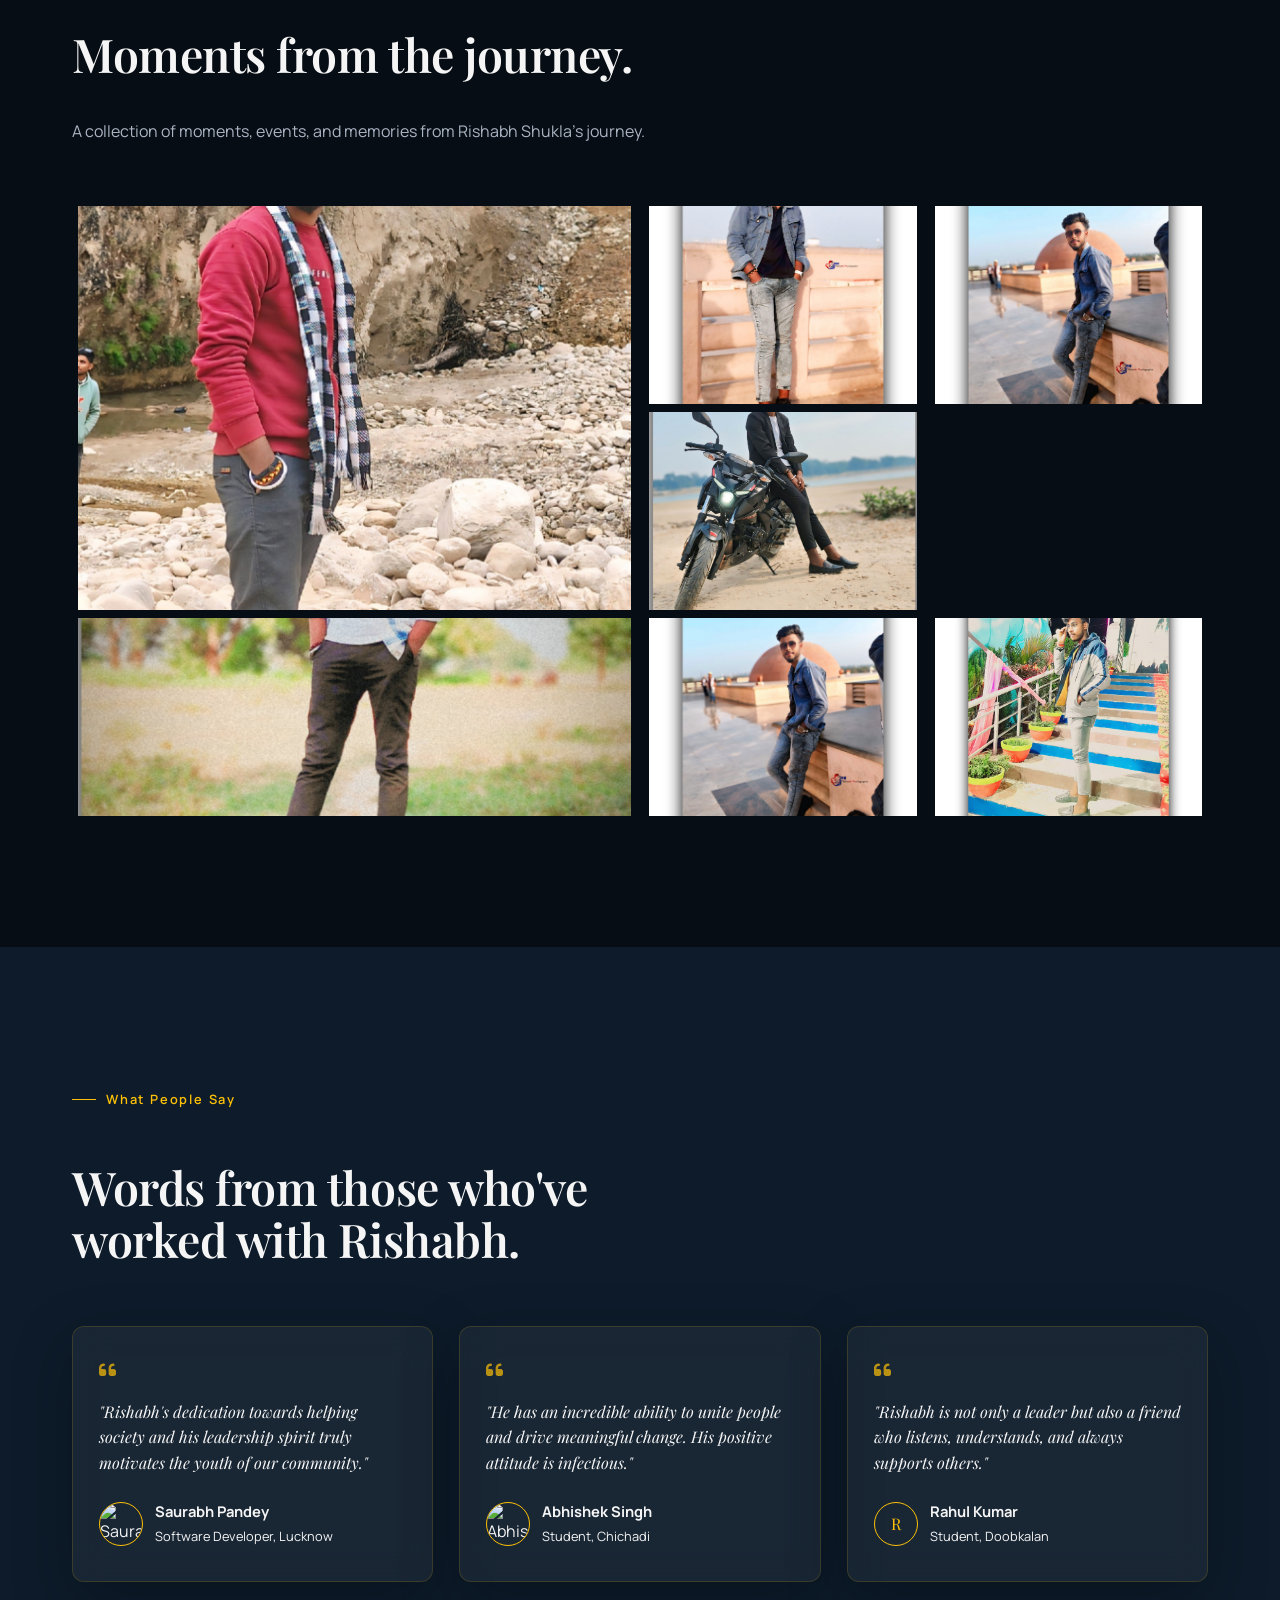
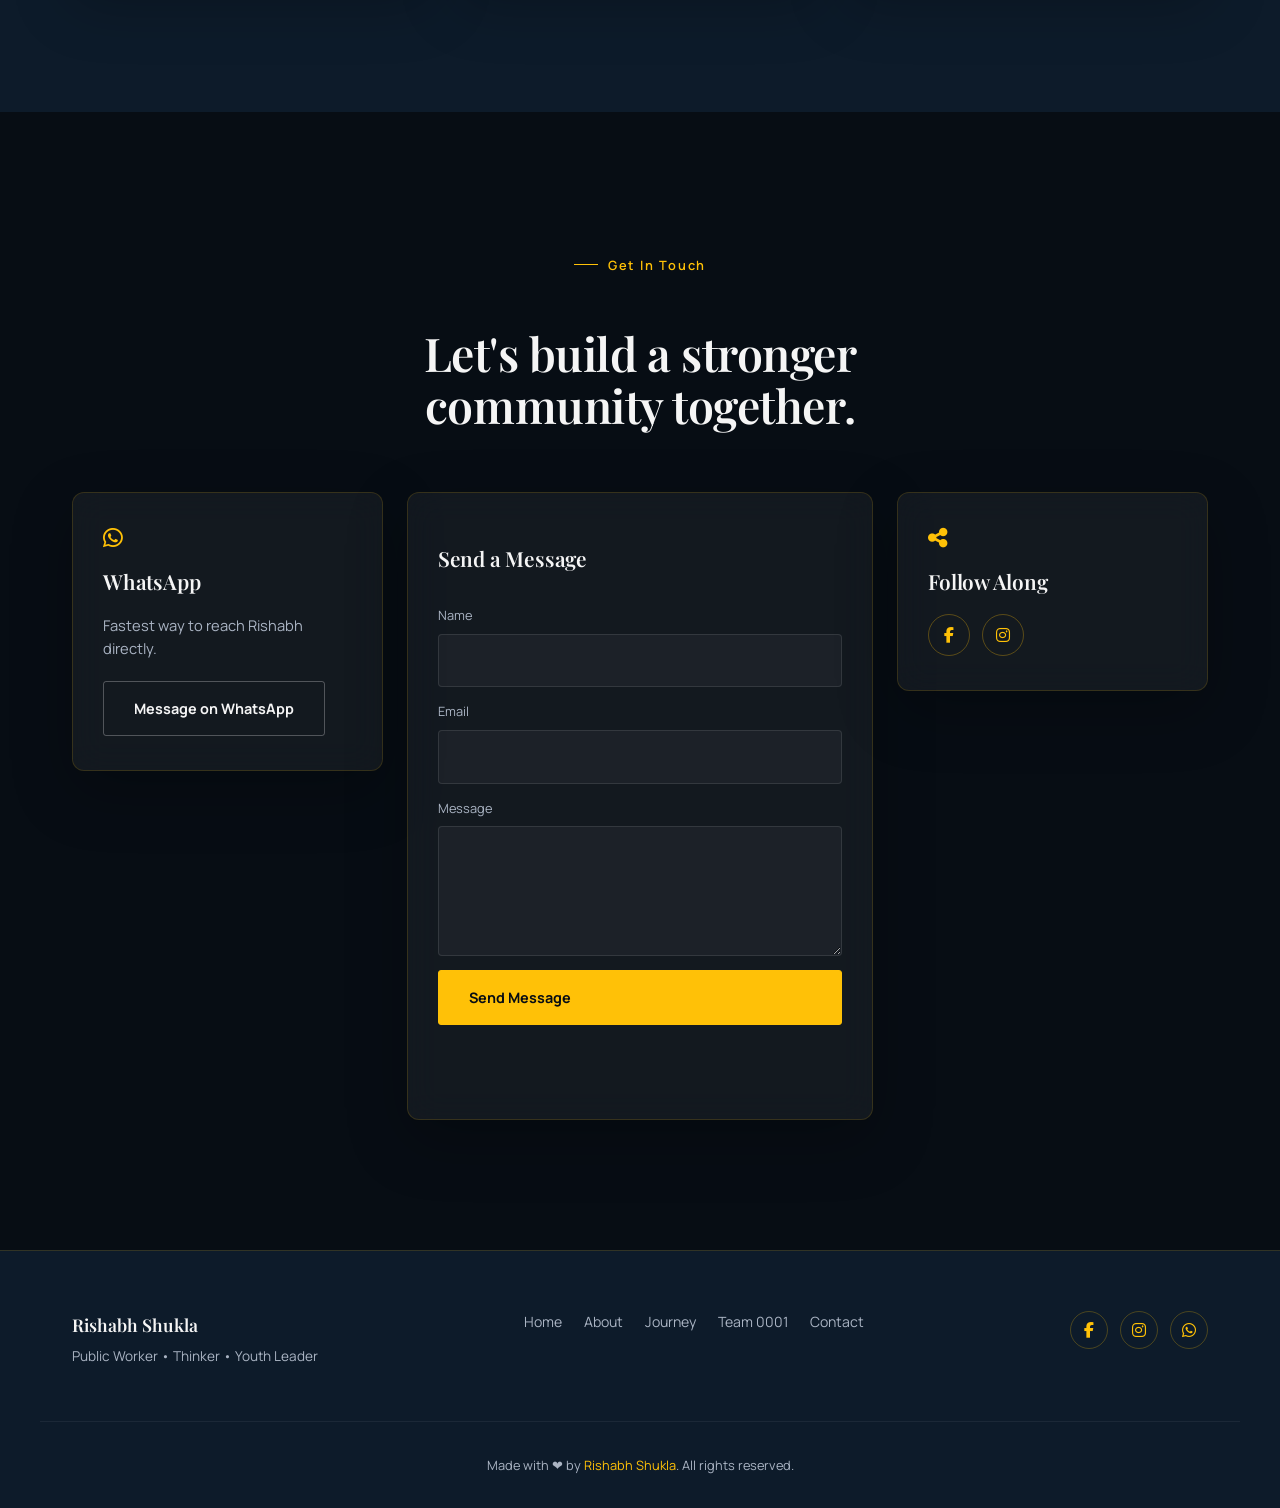
==== commit f92eb203: "message" ====
--- a/index.html
+++ b/index.html
@@ -221,7 +221,7 @@
       <div class="loader-content">
         <div class="loader-status">
           <span class="status-dot"></span>
-          SYSTEM INITIALIZING PLEASE WAIT...
+          SYSTEM INITIALIZING PLEASE WAIT..
         </div>
 
         <div class="cyber-circle">
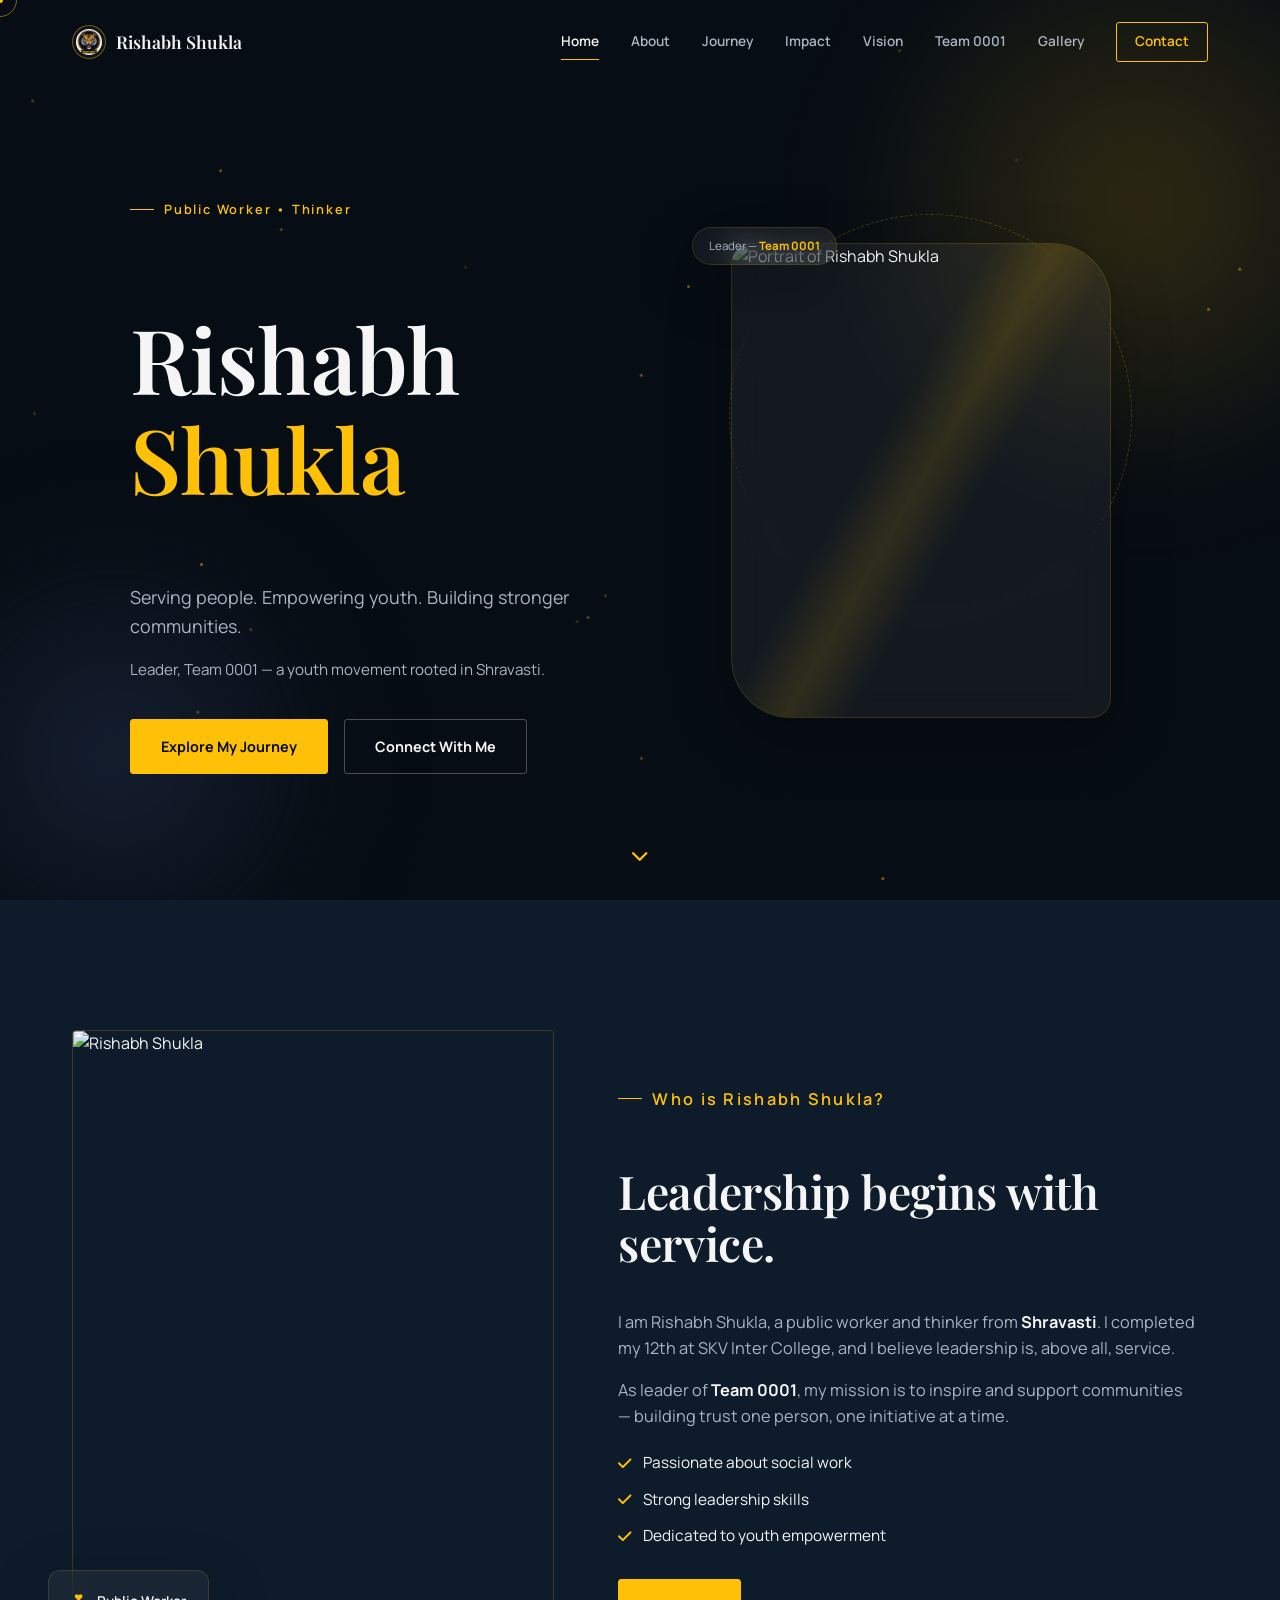
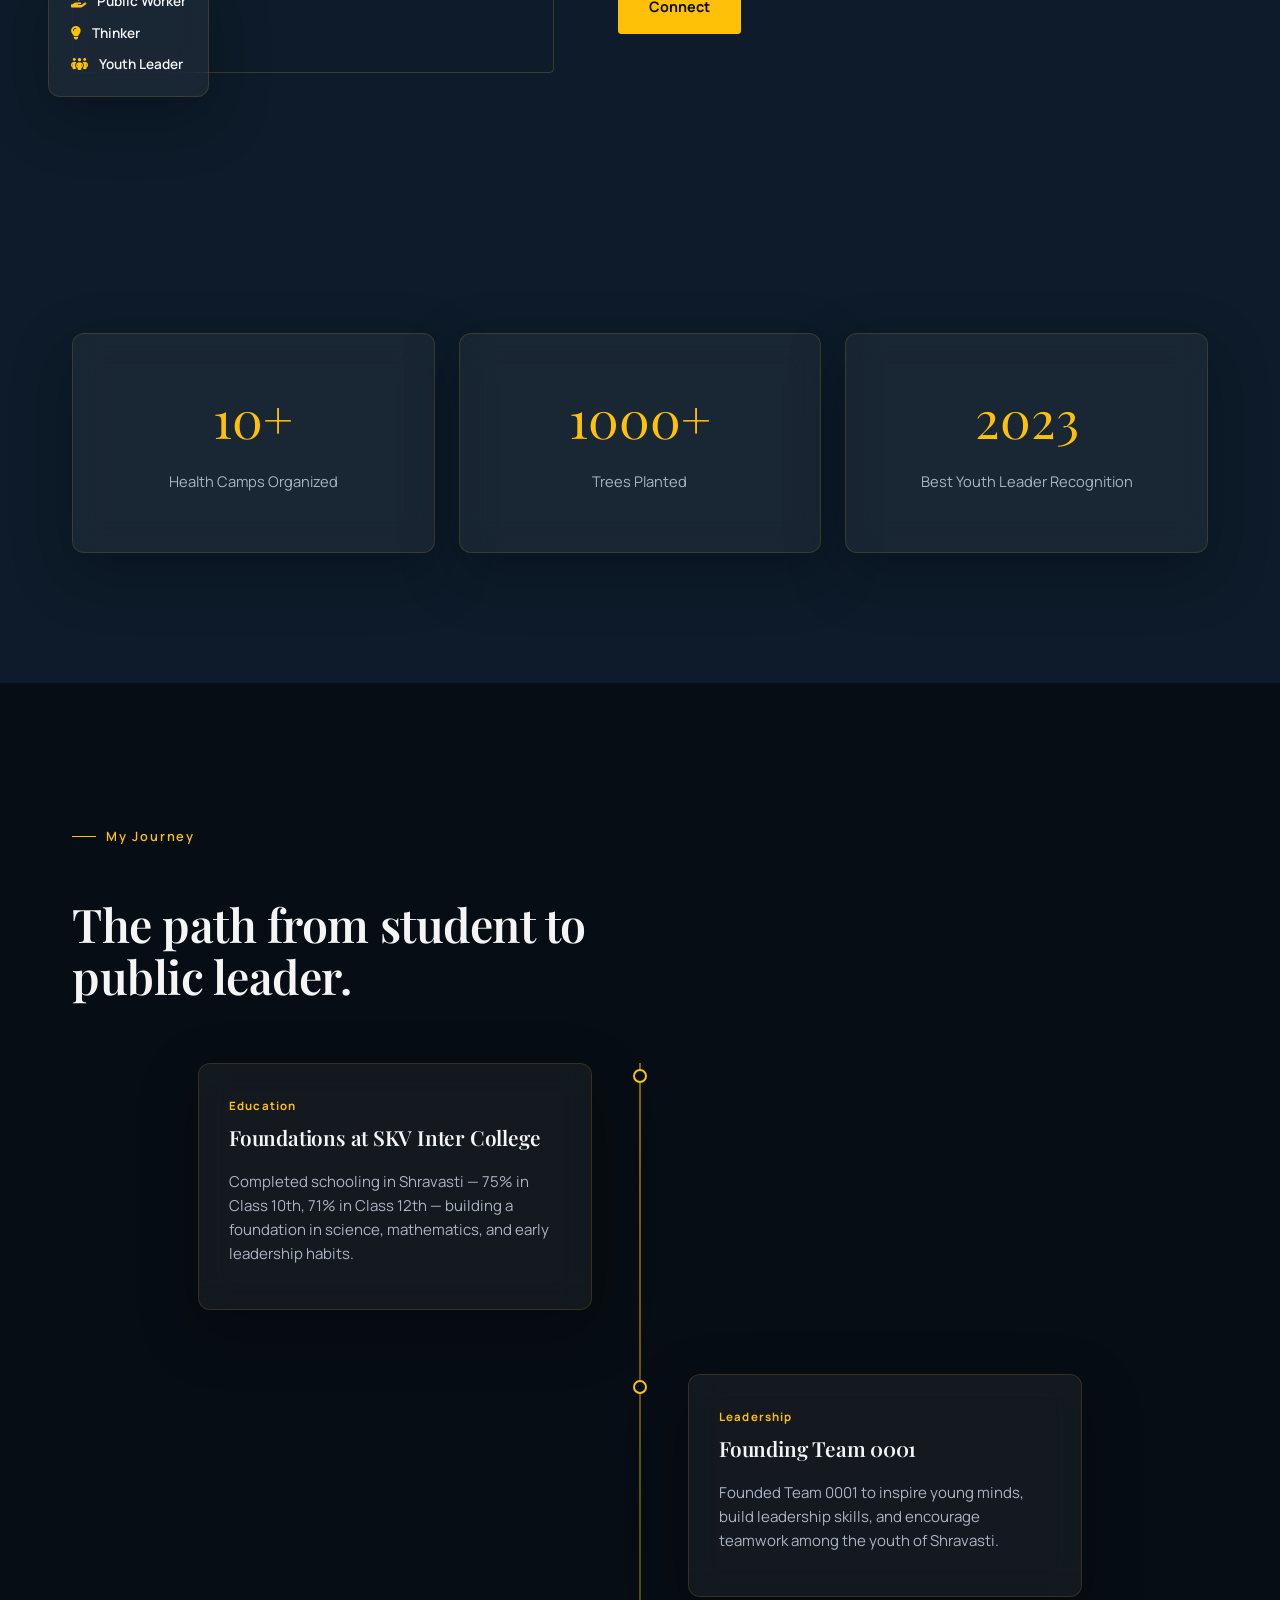
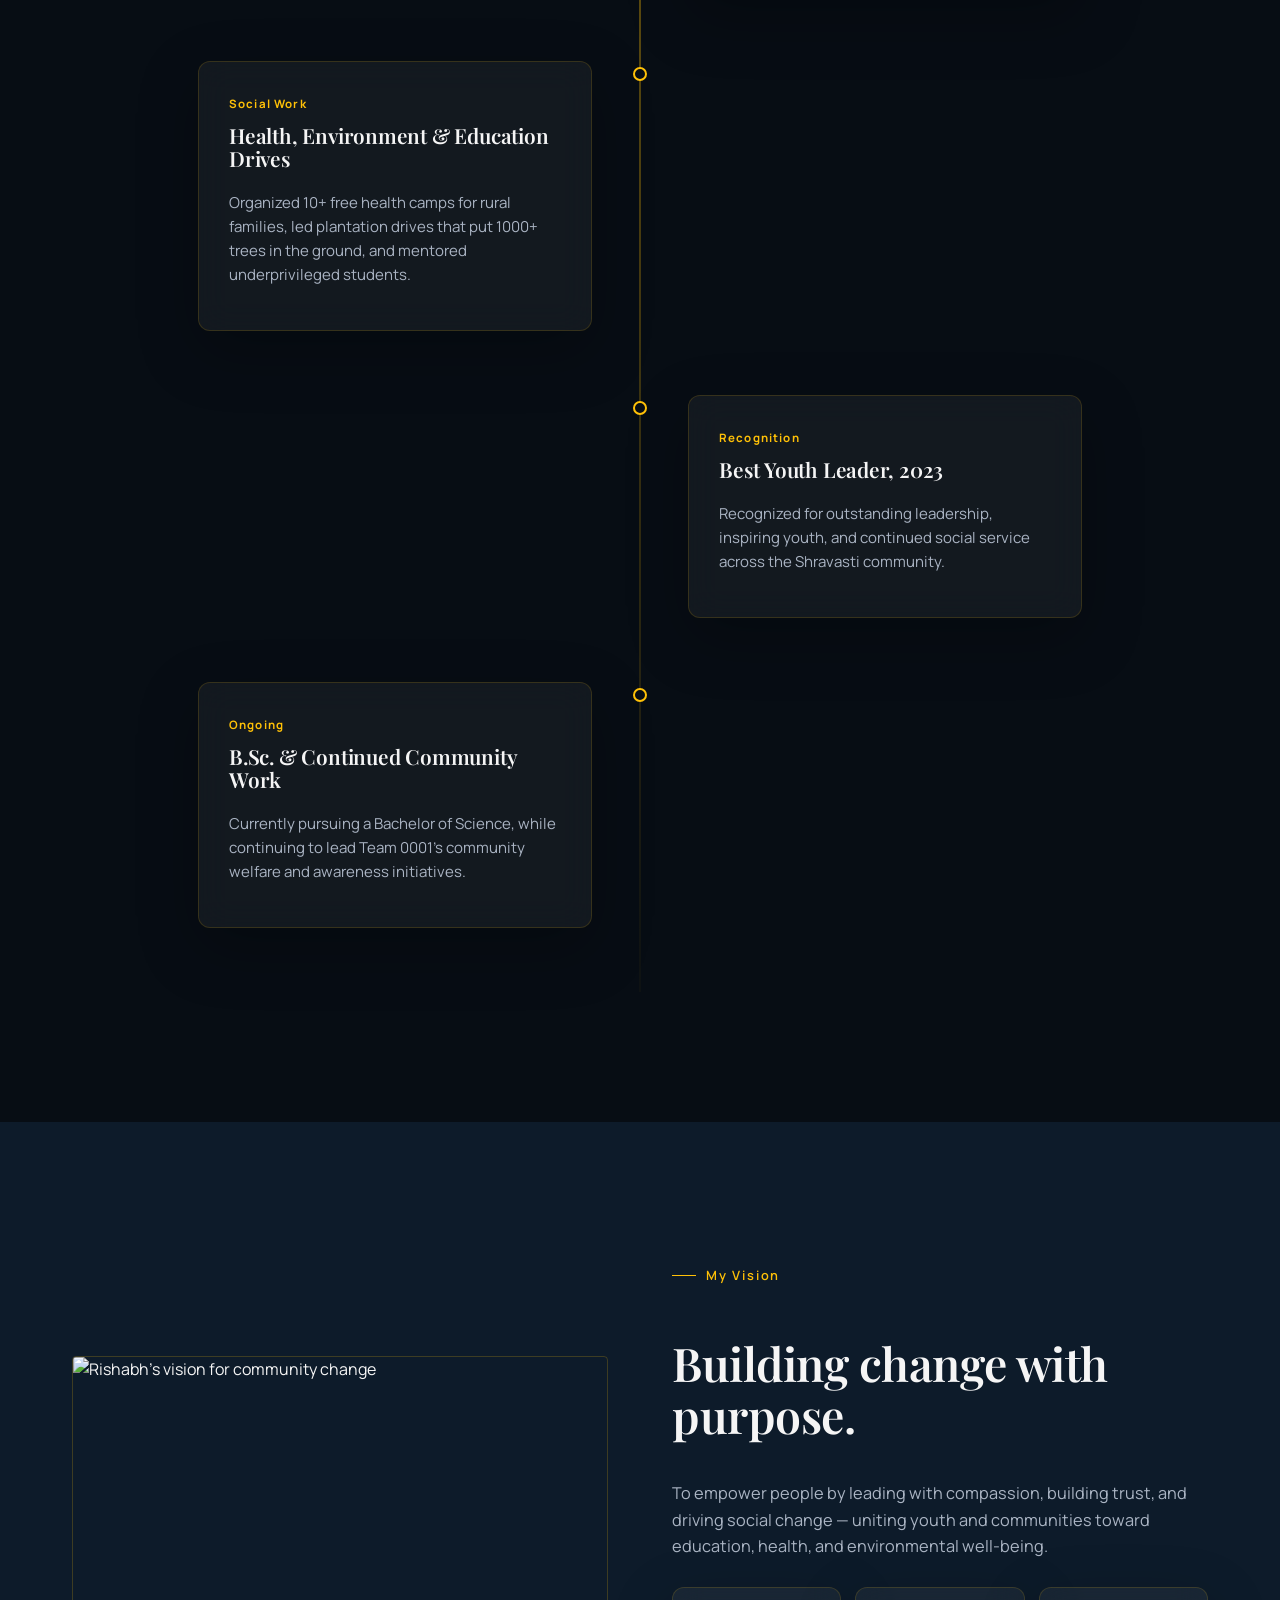
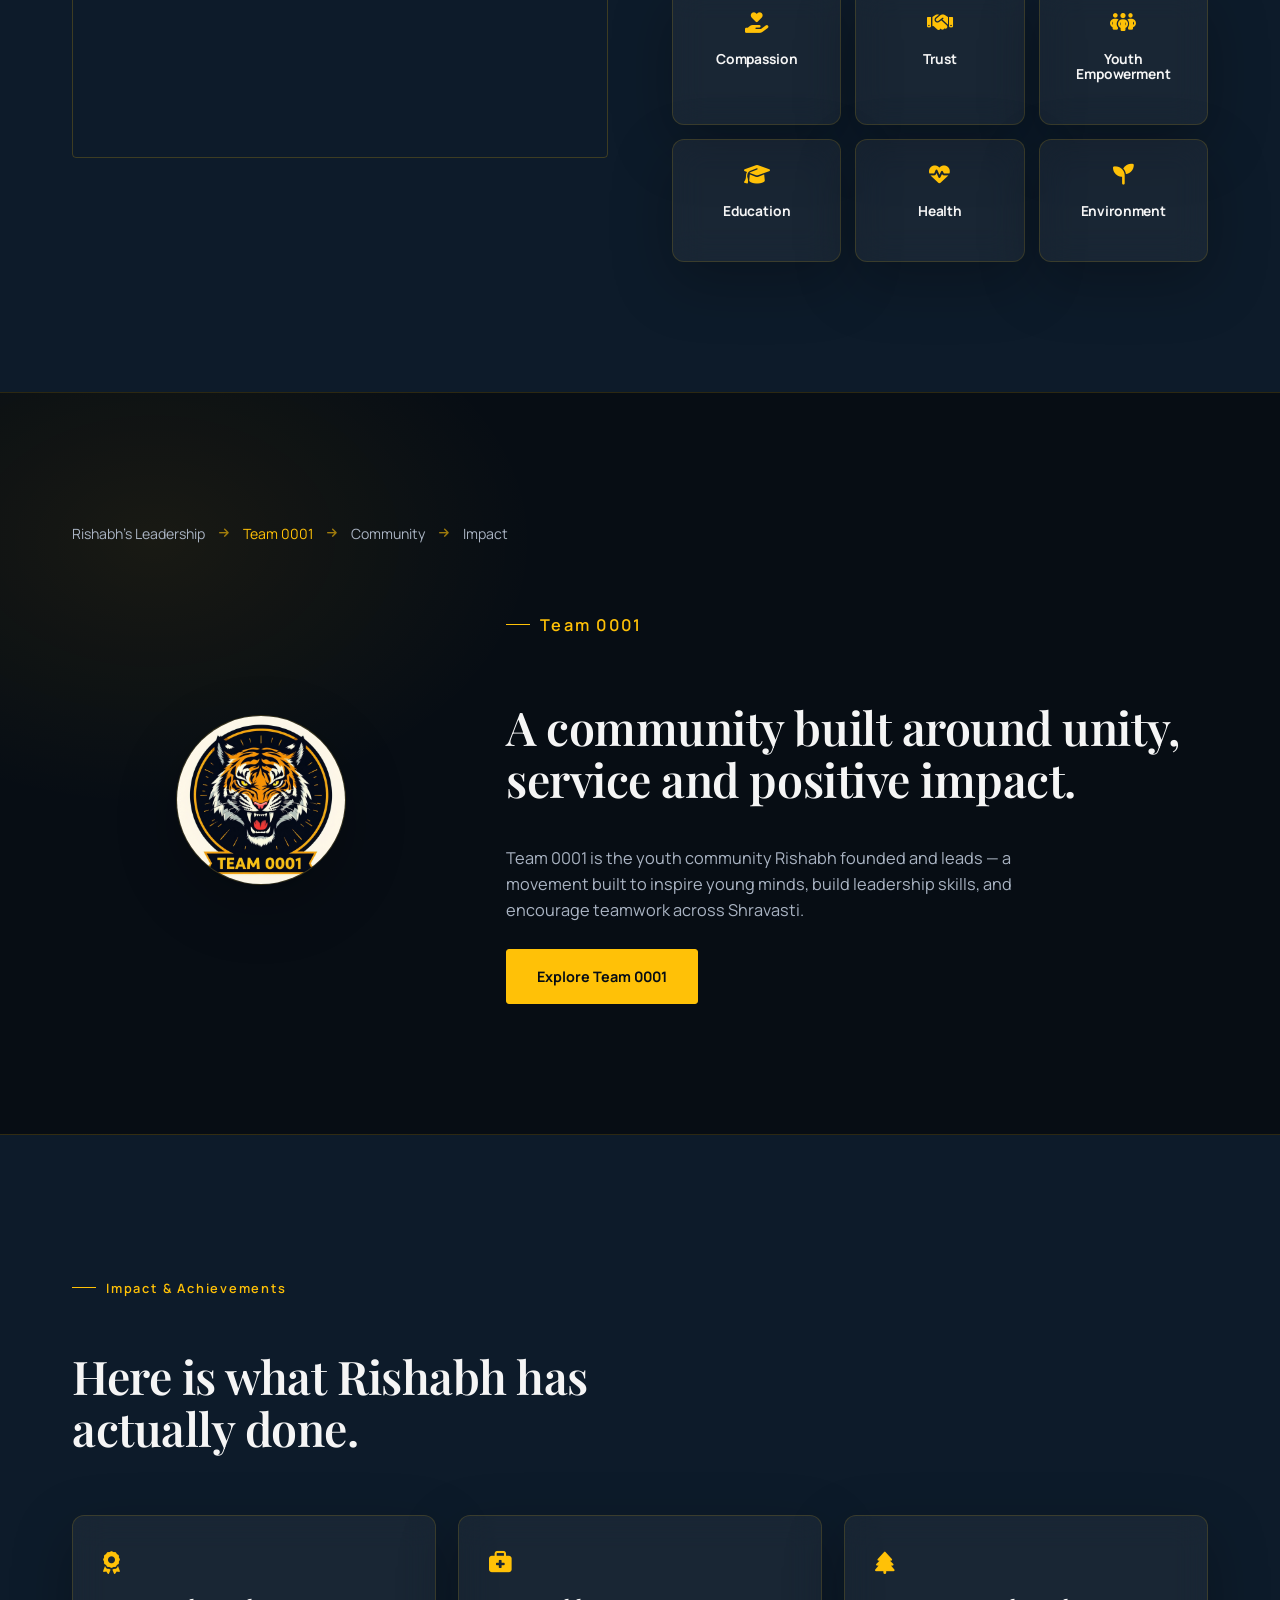
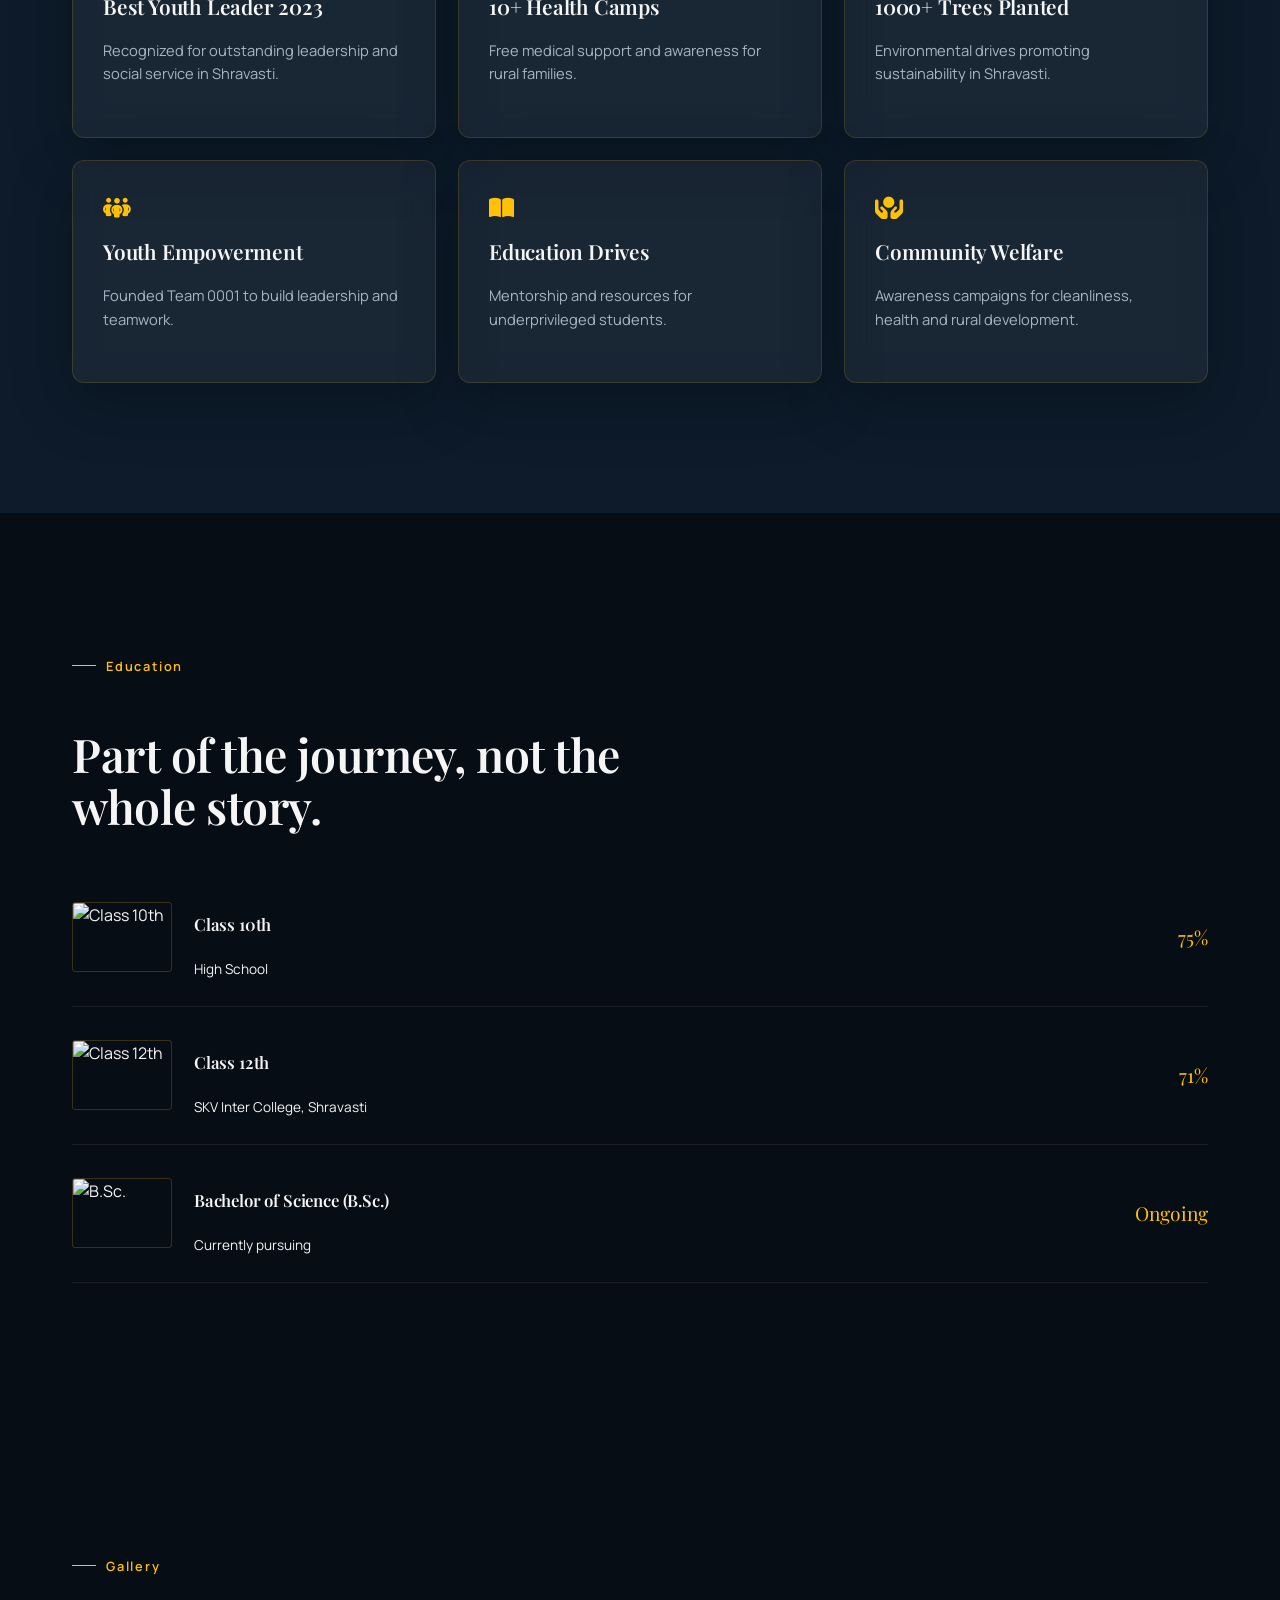
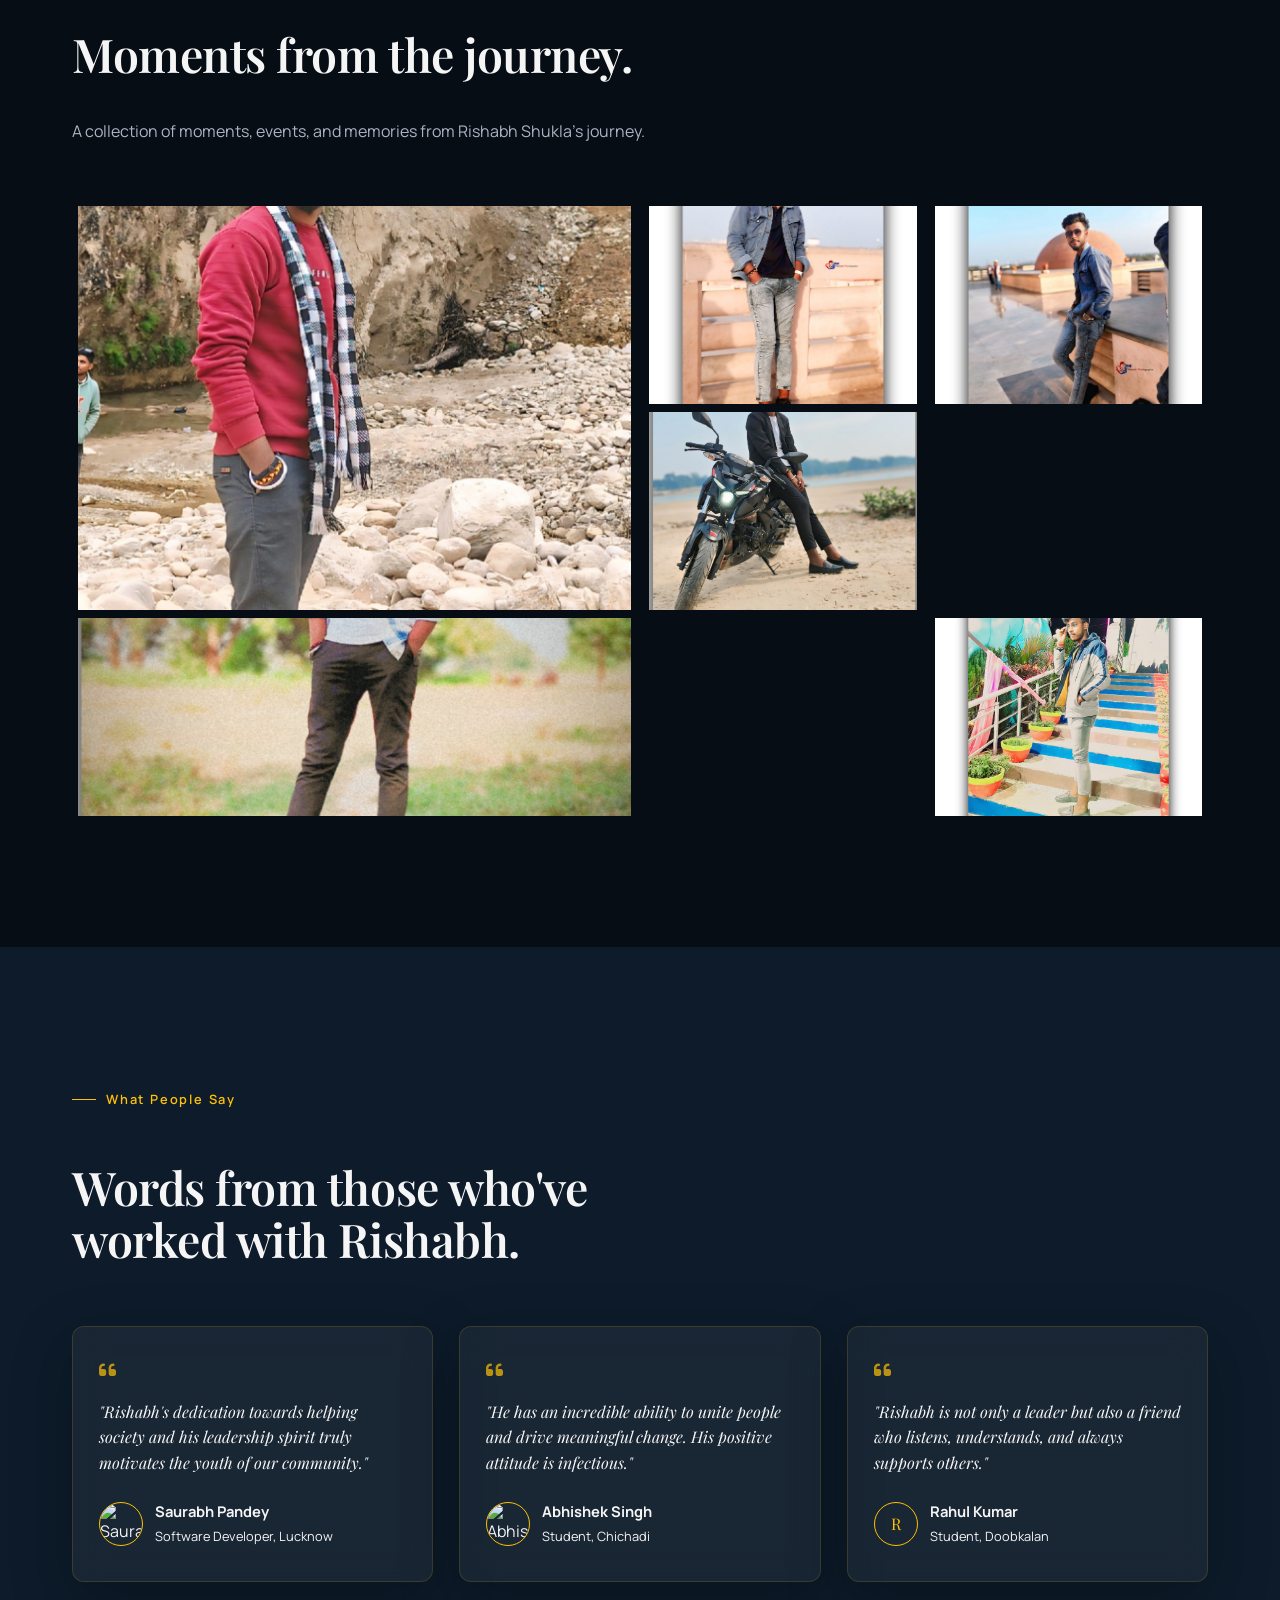
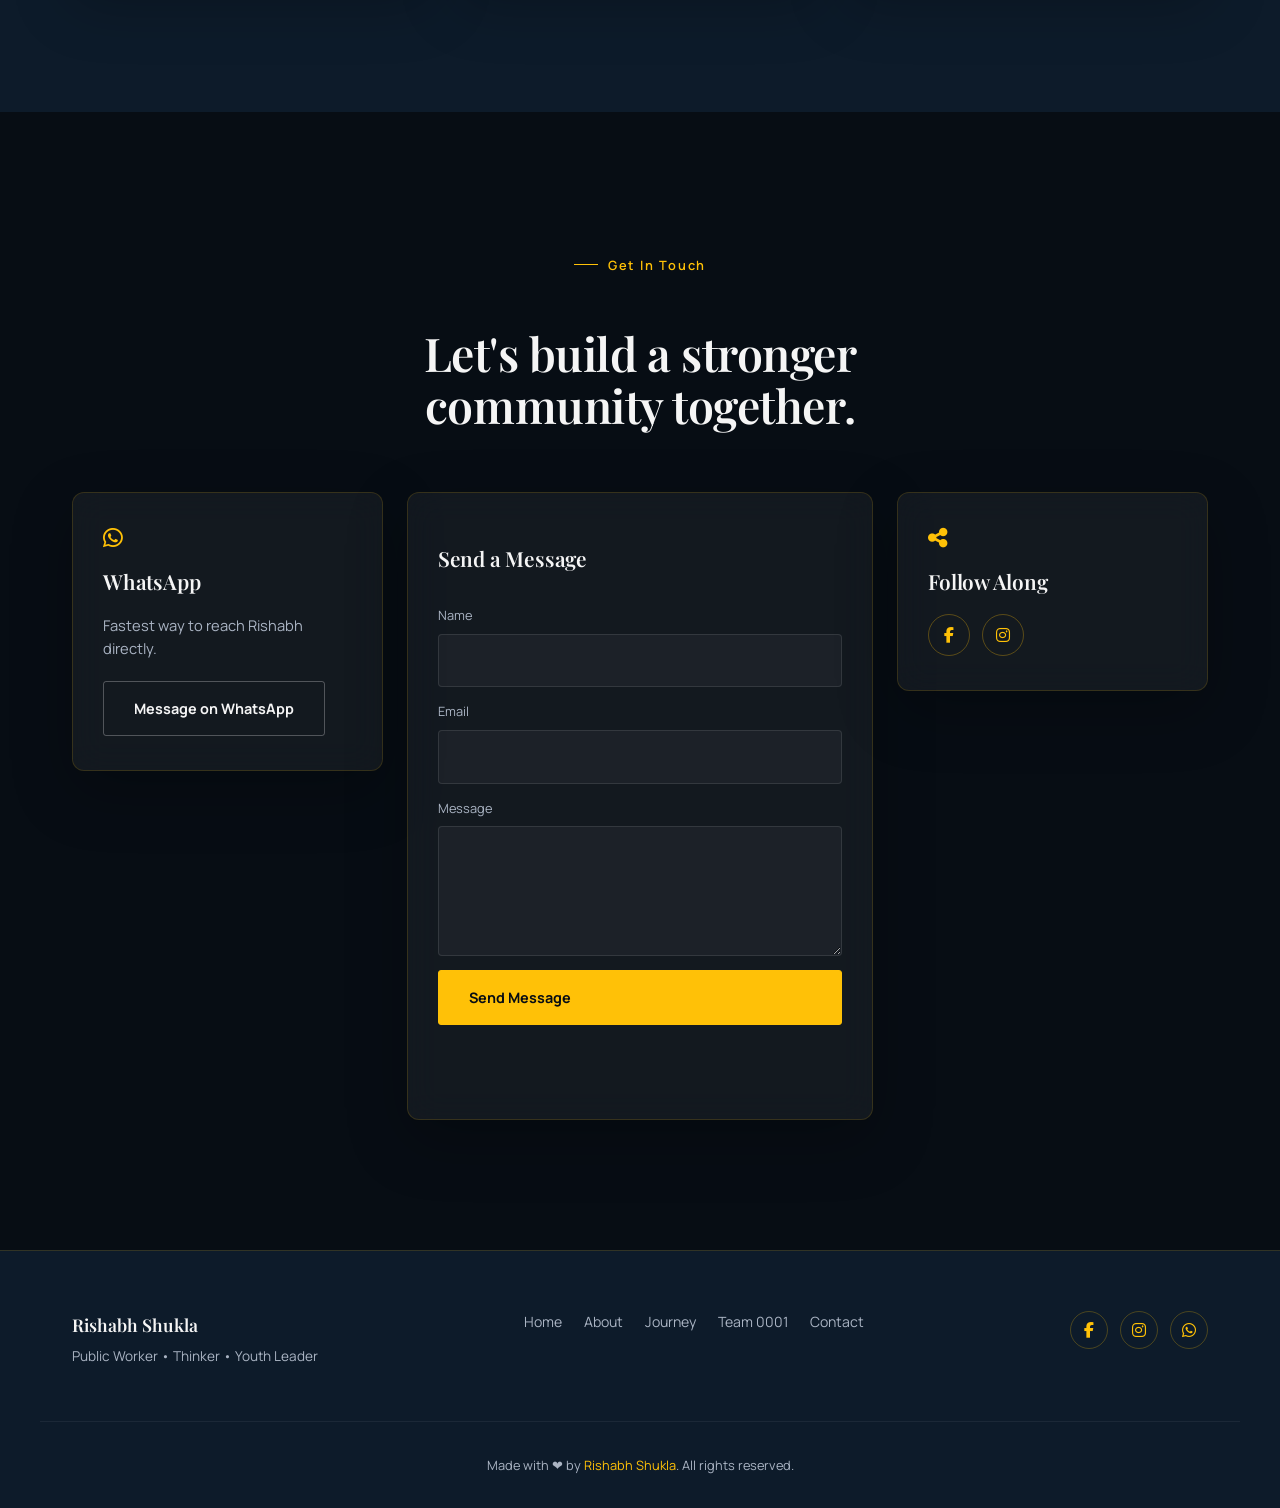
==== commit f71cd47f: "message" ====
--- a/index.html
+++ b/index.html
@@ -221,7 +221,7 @@
       <div class="loader-content">
         <div class="loader-status">
           <span class="status-dot"></span>
-          SYSTEM INITIALIZING PLEASE WAIT..
+          SYSTEM INITIALIZING PLEASE WAIT....
         </div>
 
         <div class="cyber-circle">
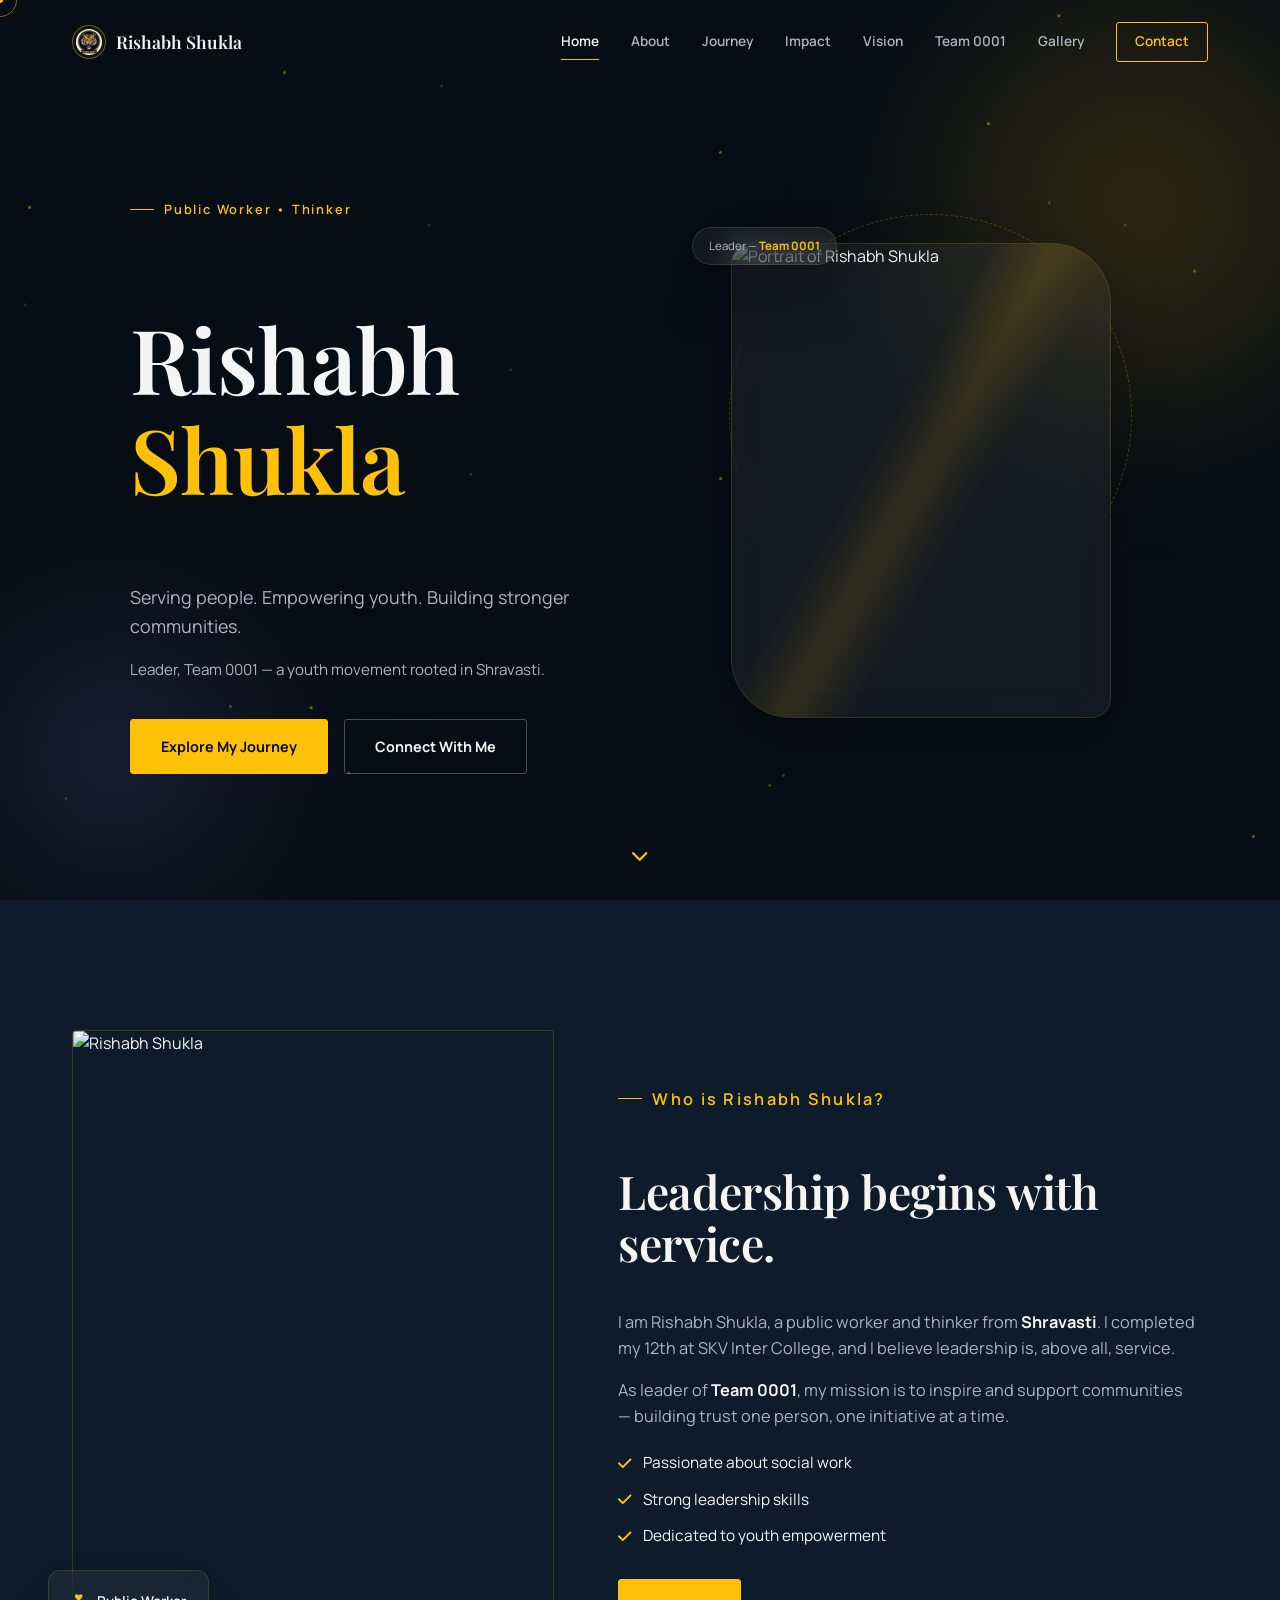
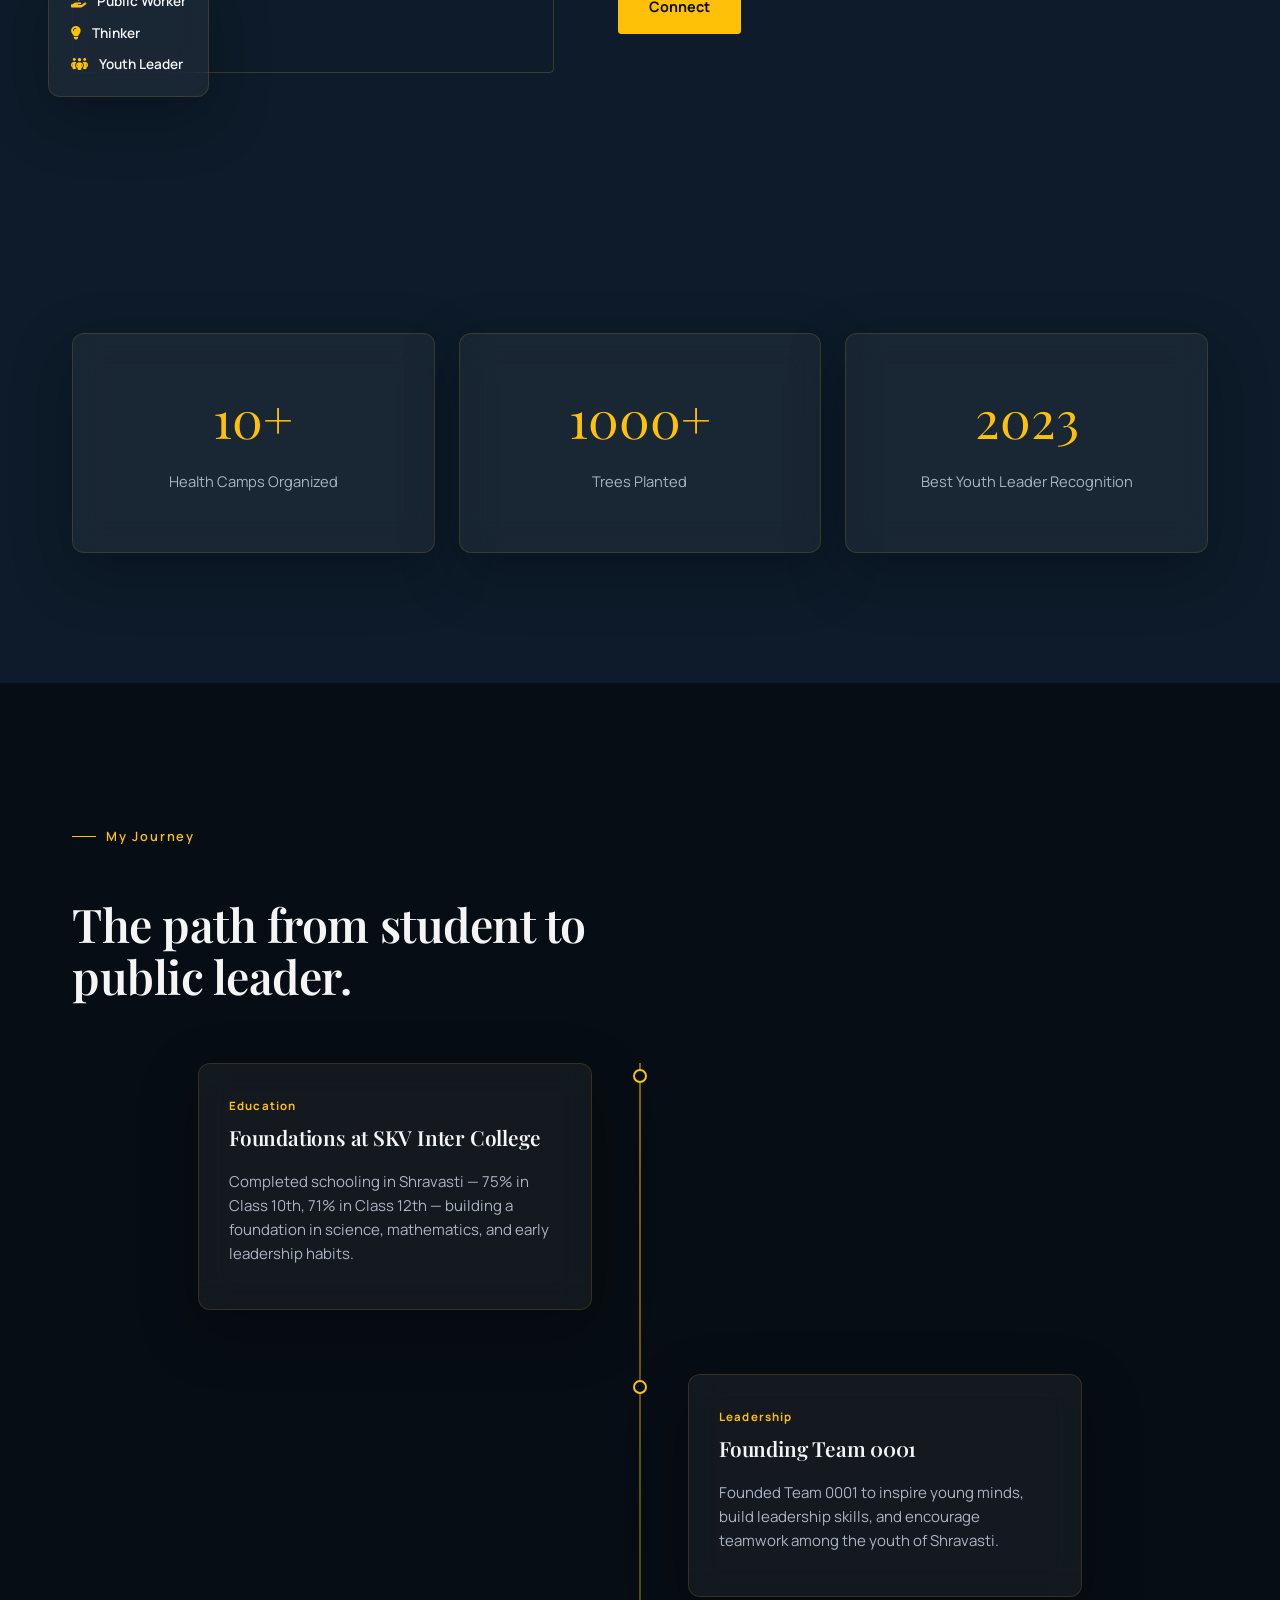
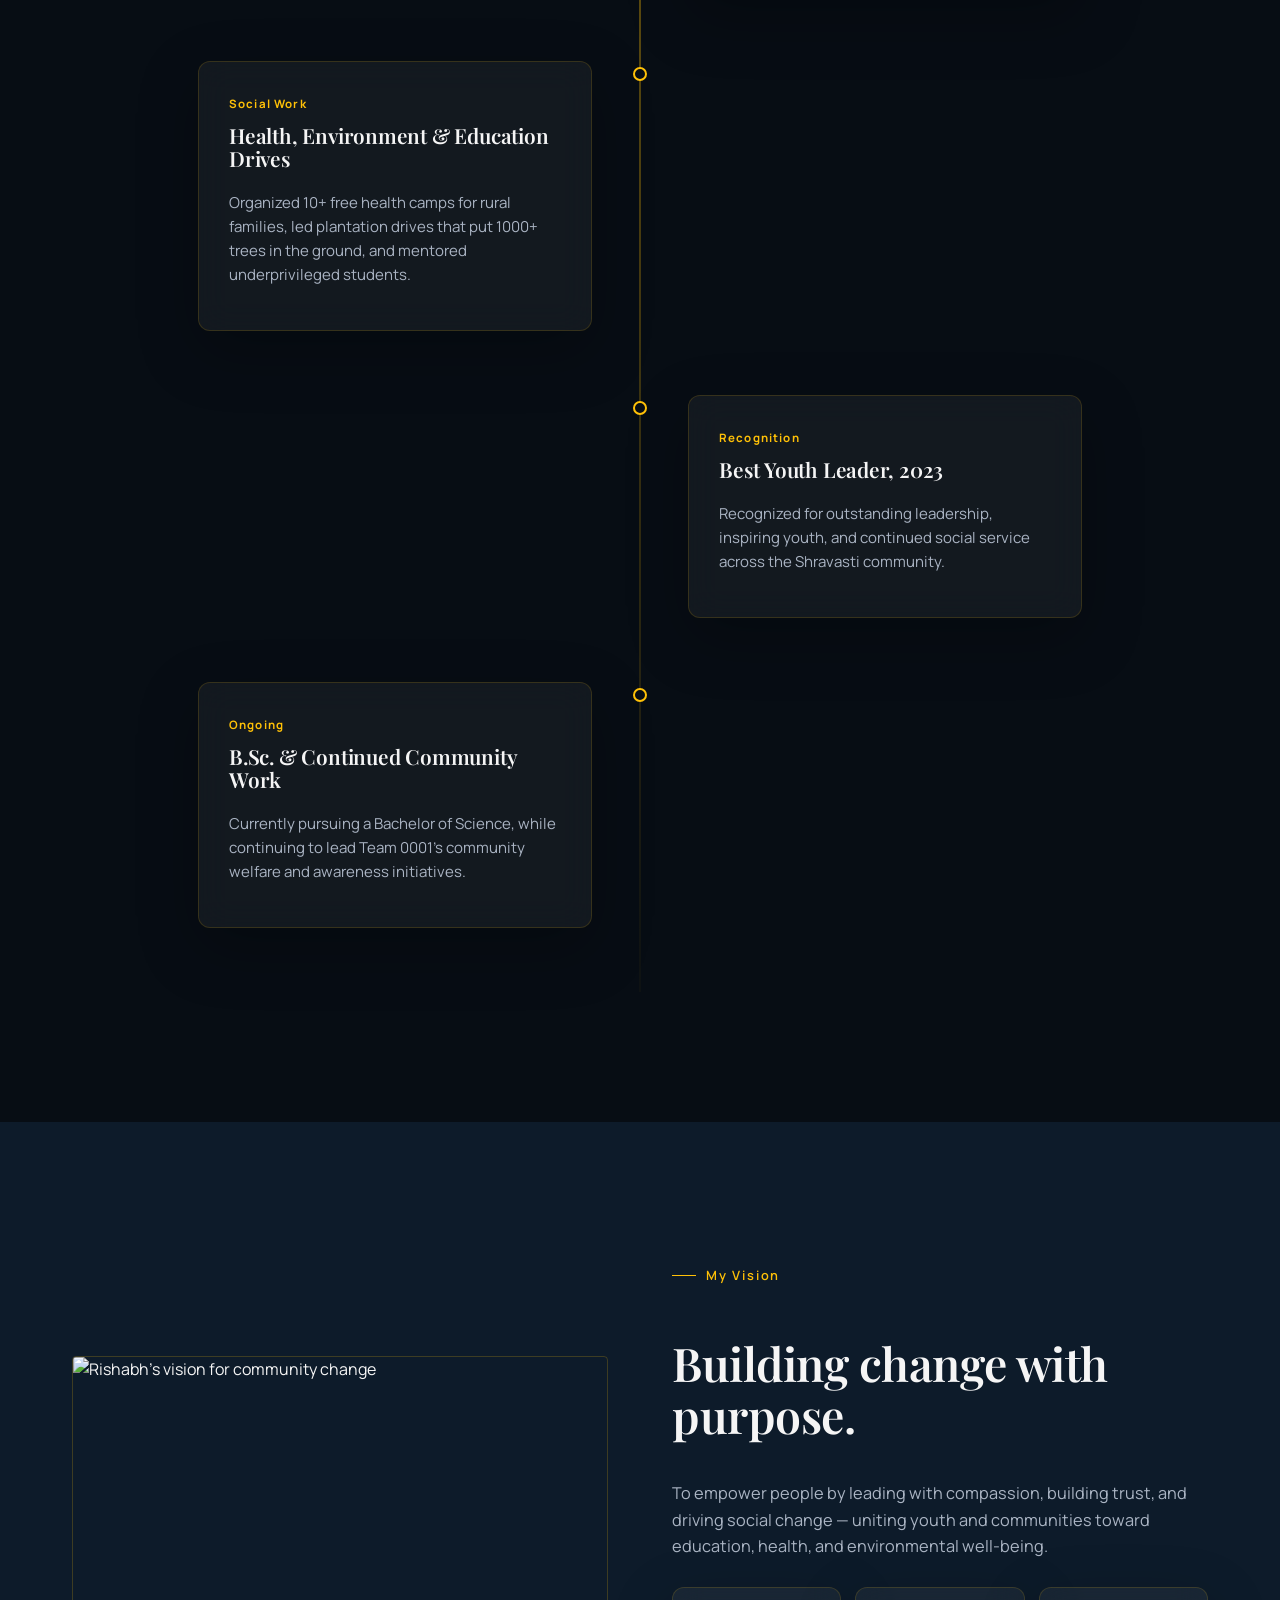
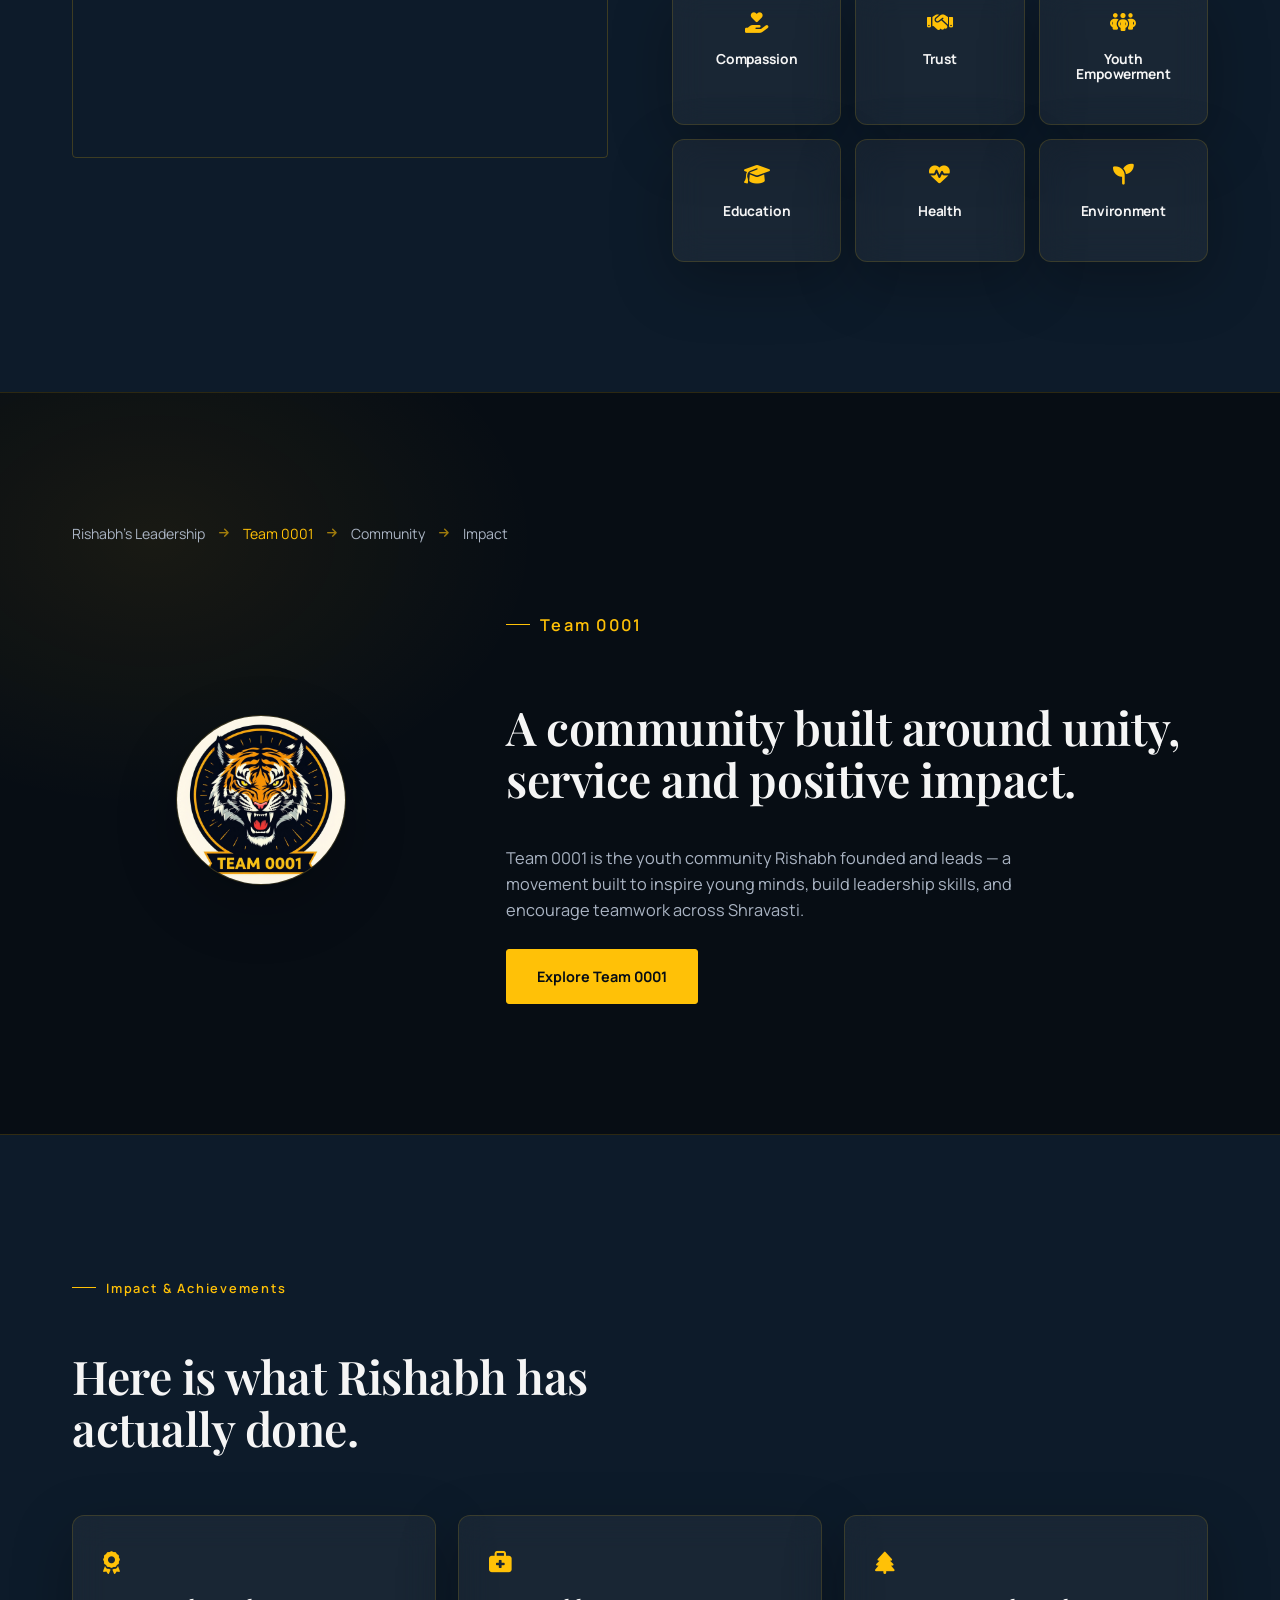
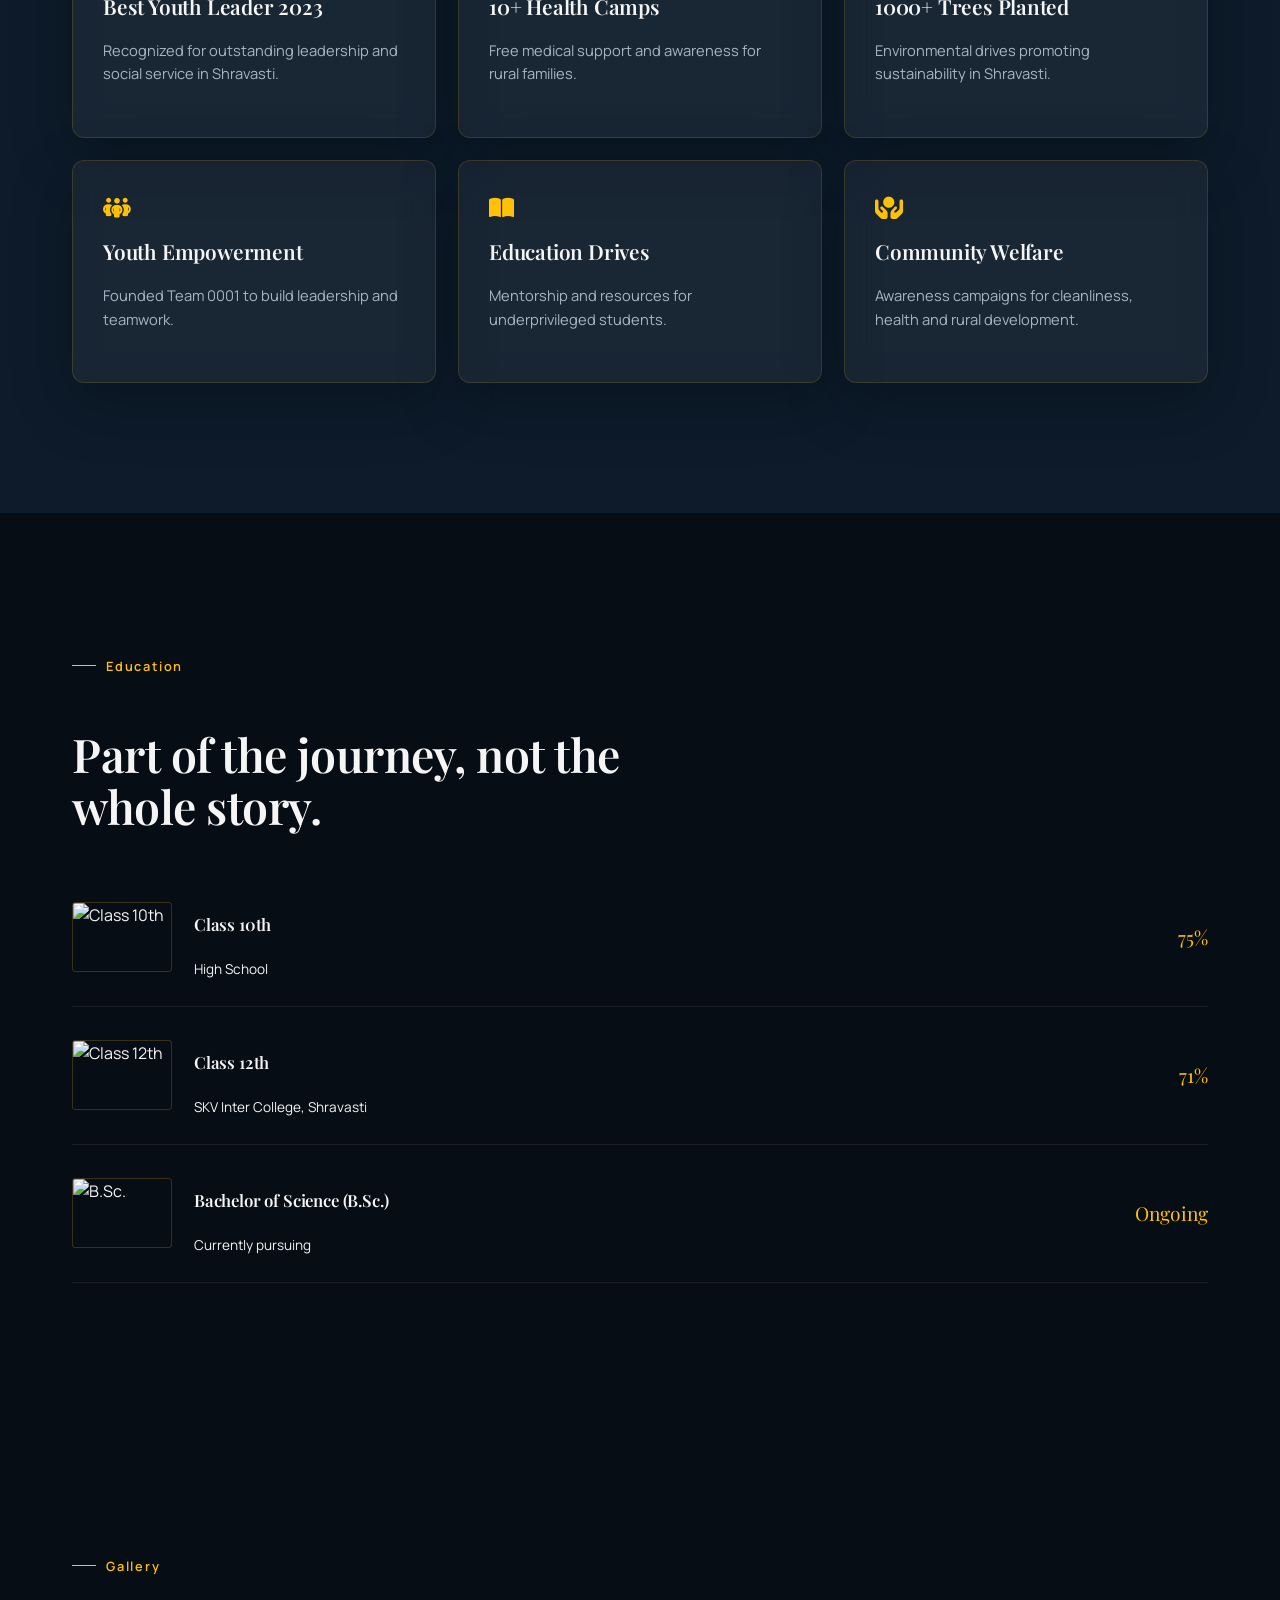
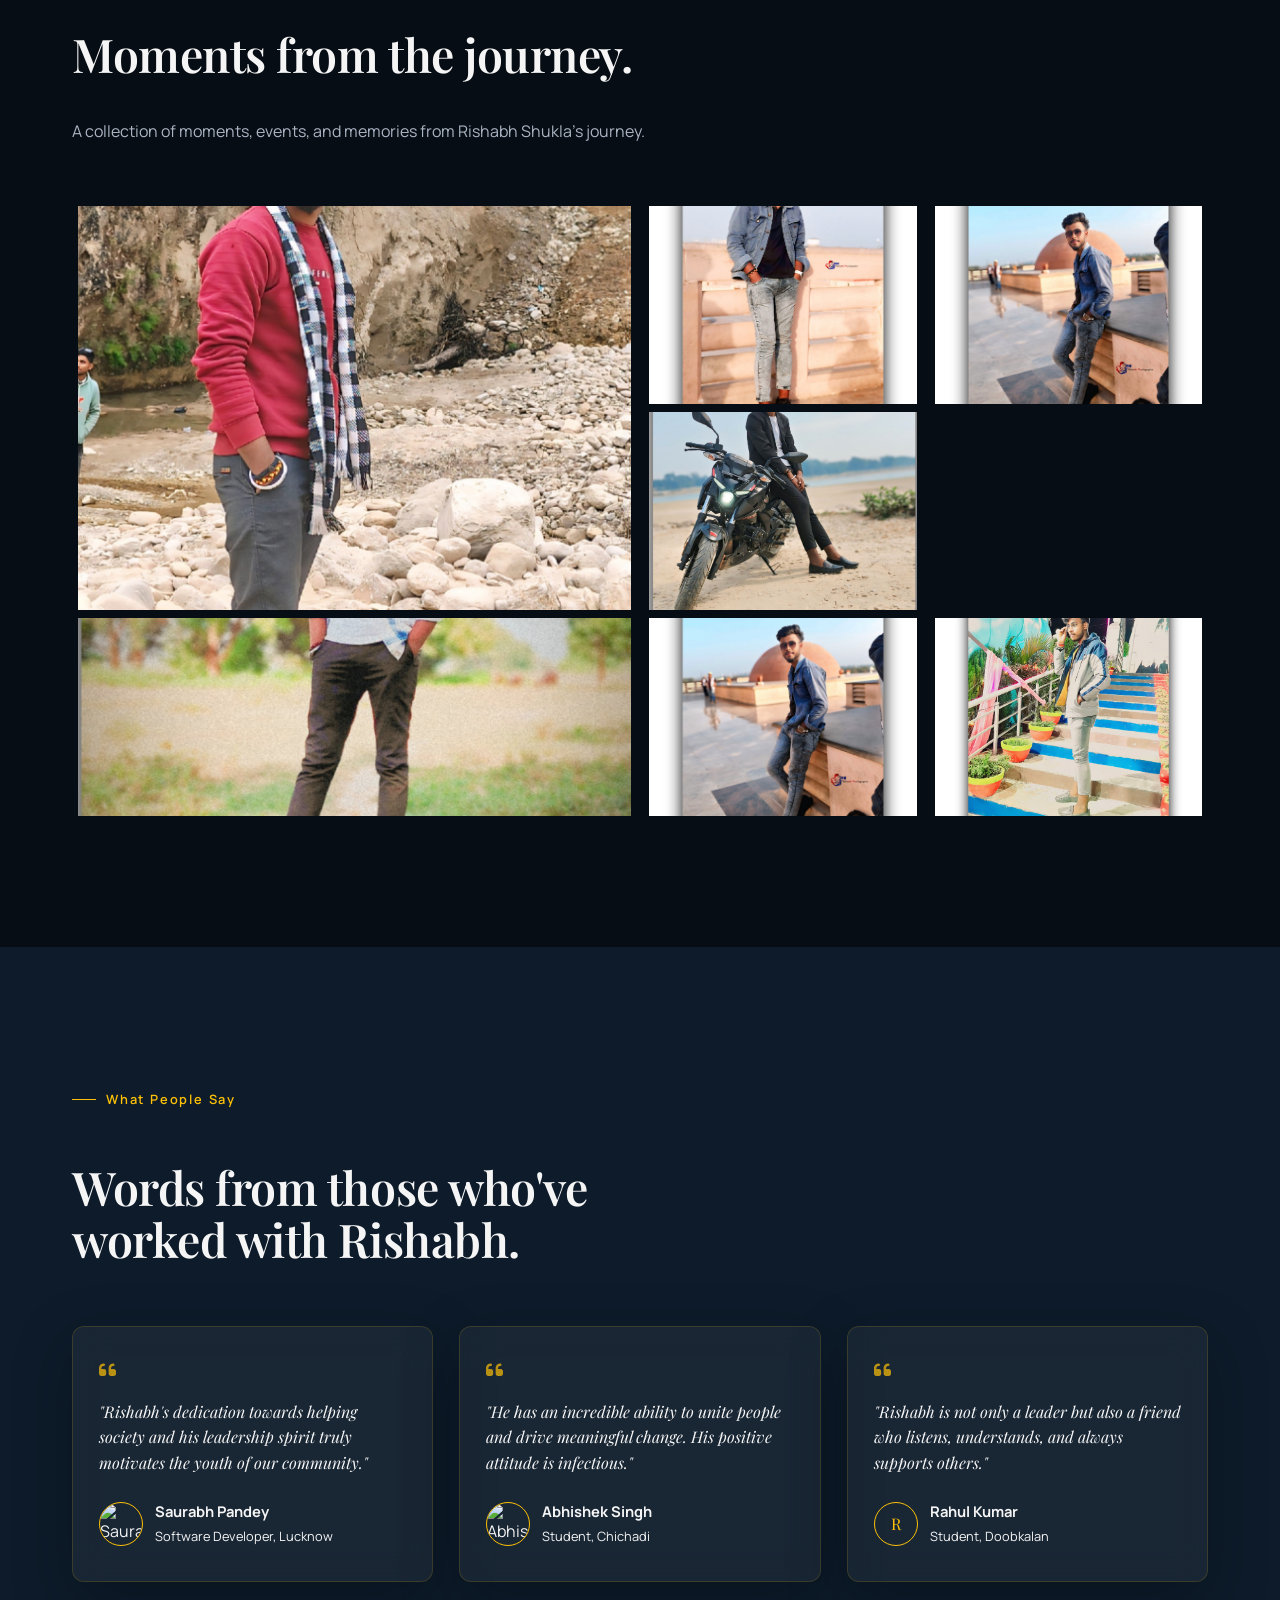
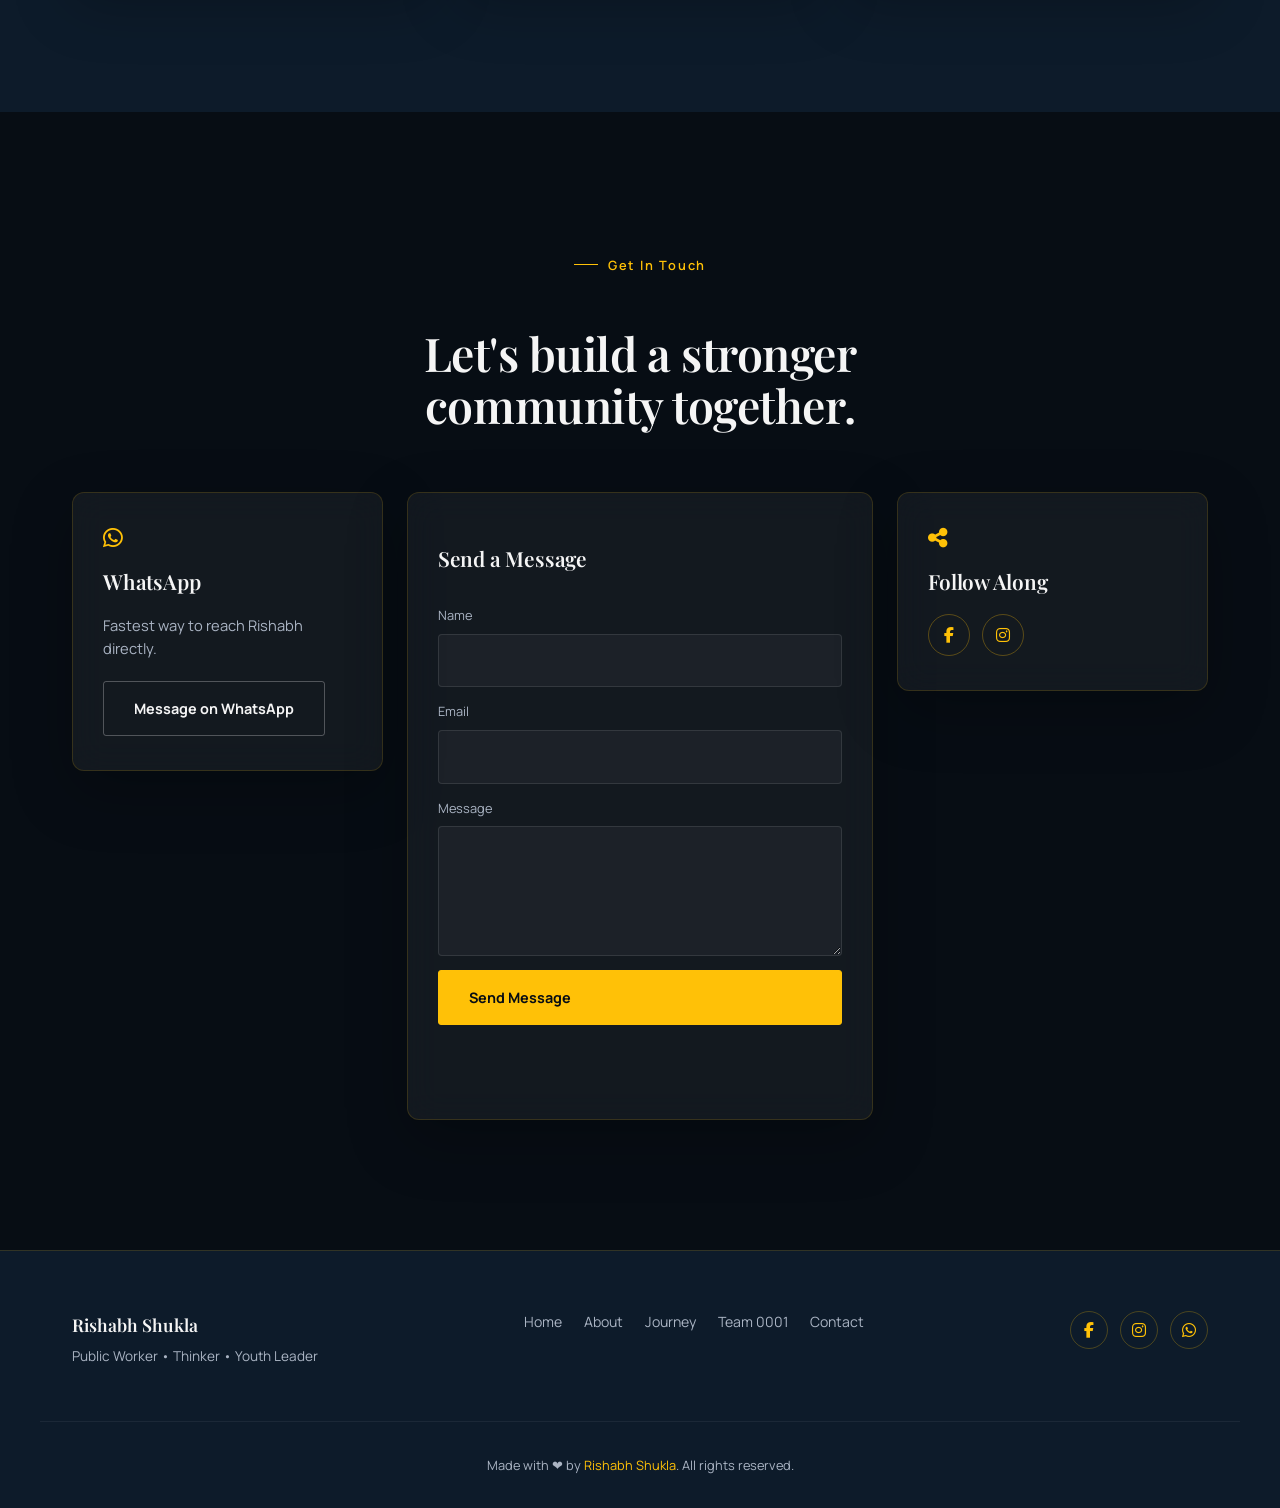
==== commit ae784a77: "message" ====
--- a/index.html
+++ b/index.html
@@ -236,6 +236,7 @@
               r="92"
             />
           </svg>
+          <!-- this is comment -->
 
           <div class="circle-glow"></div>
 
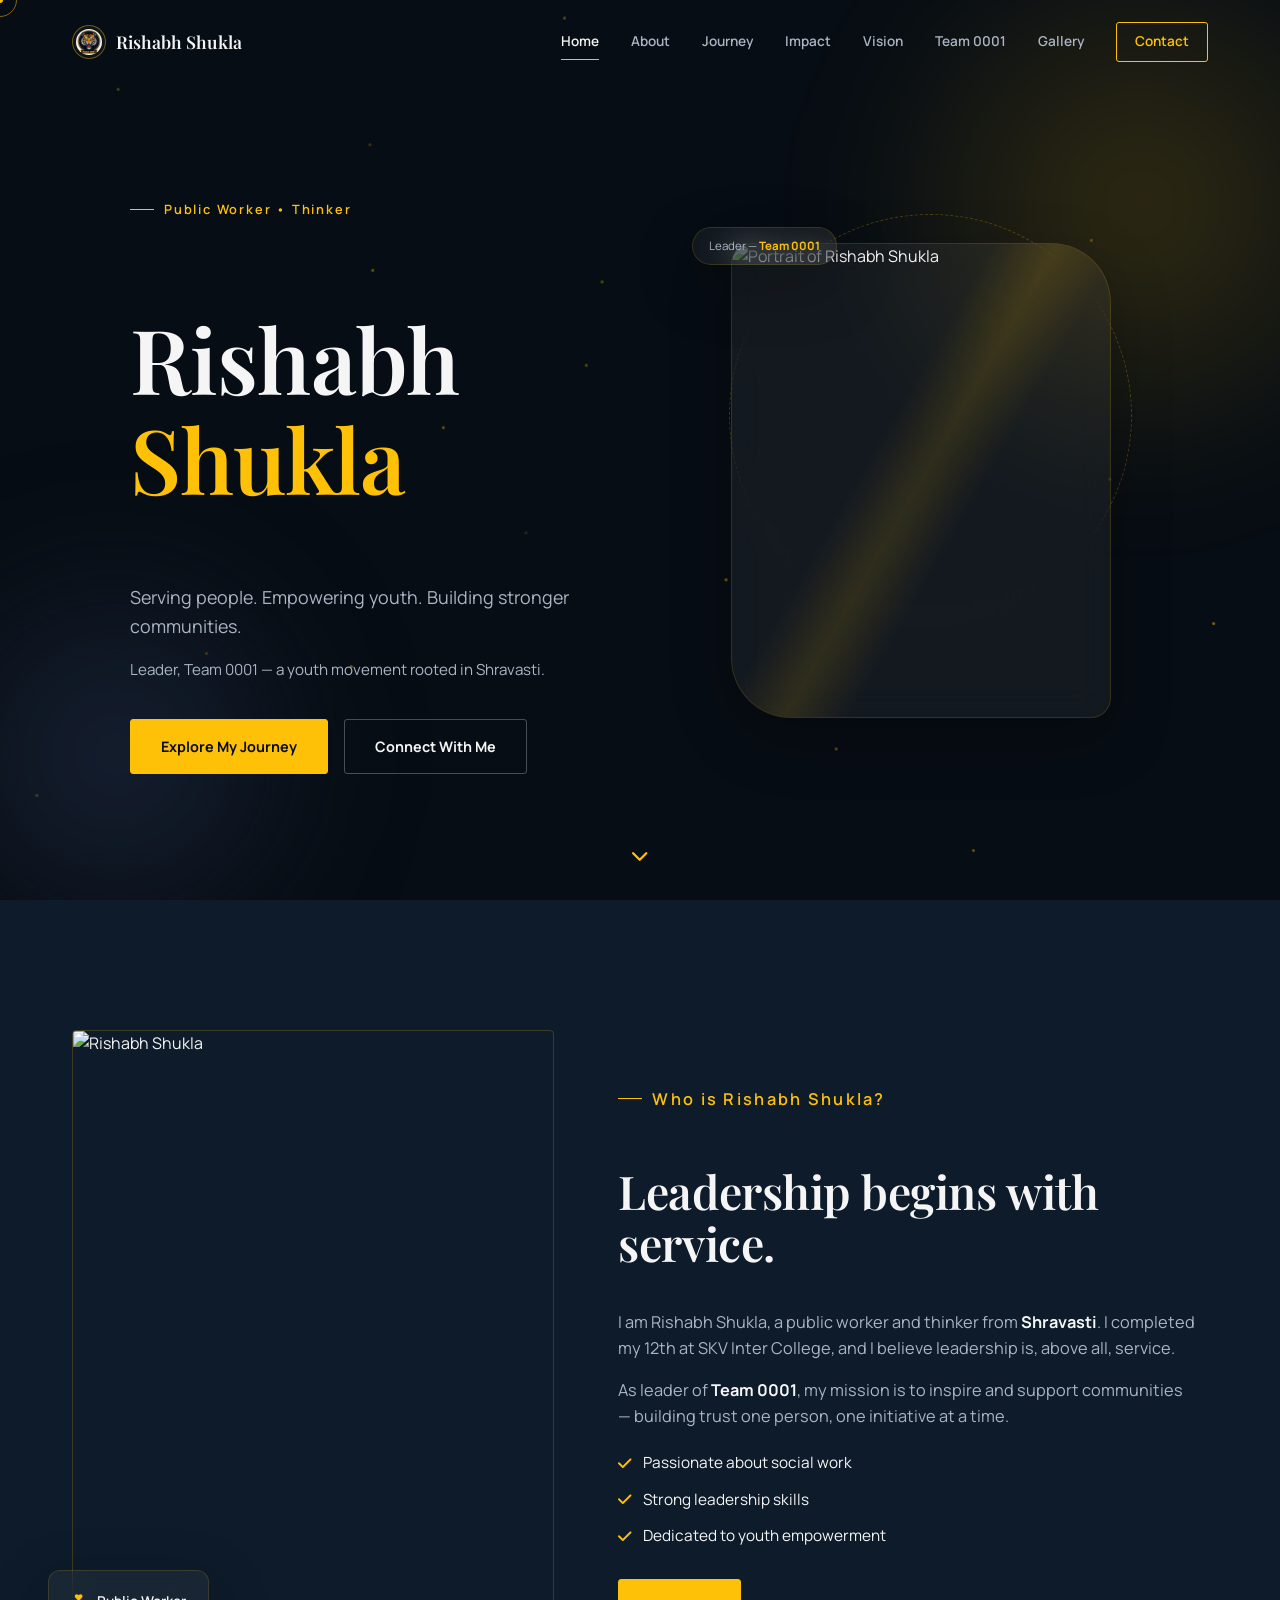
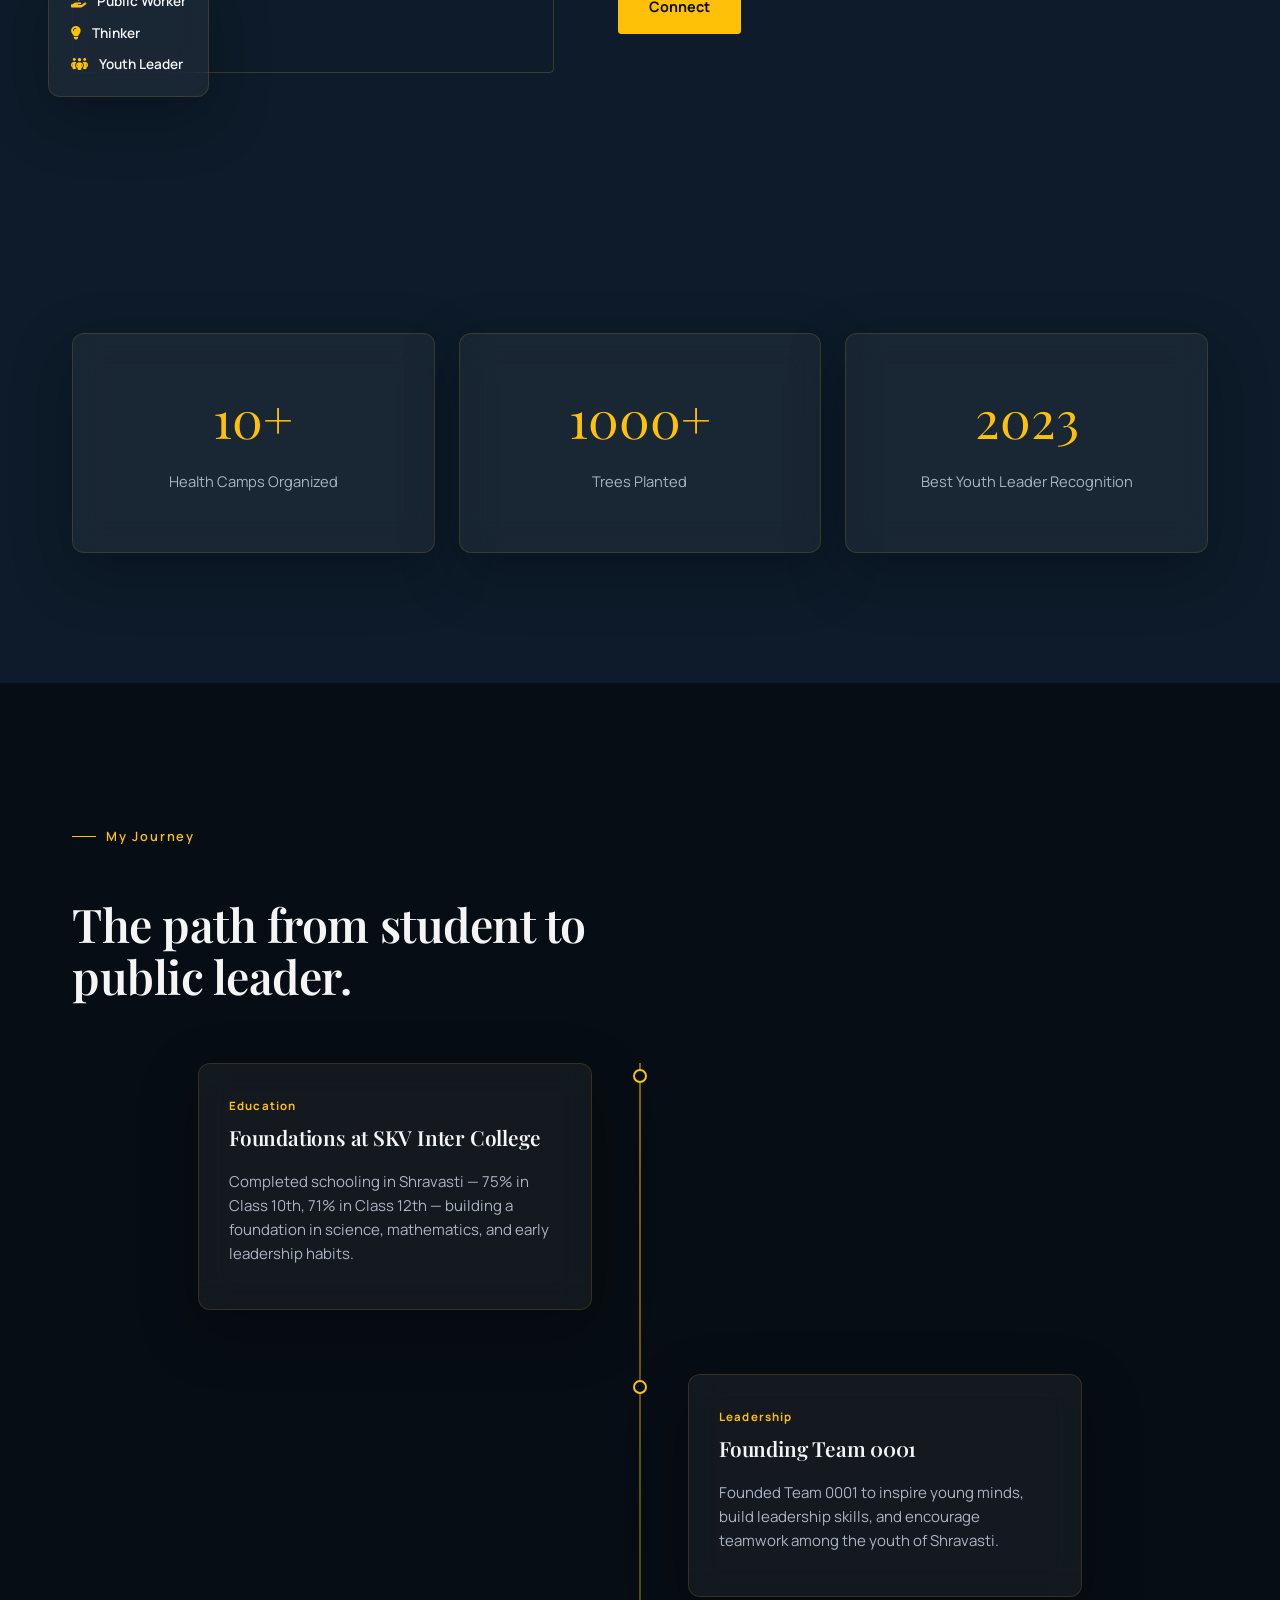
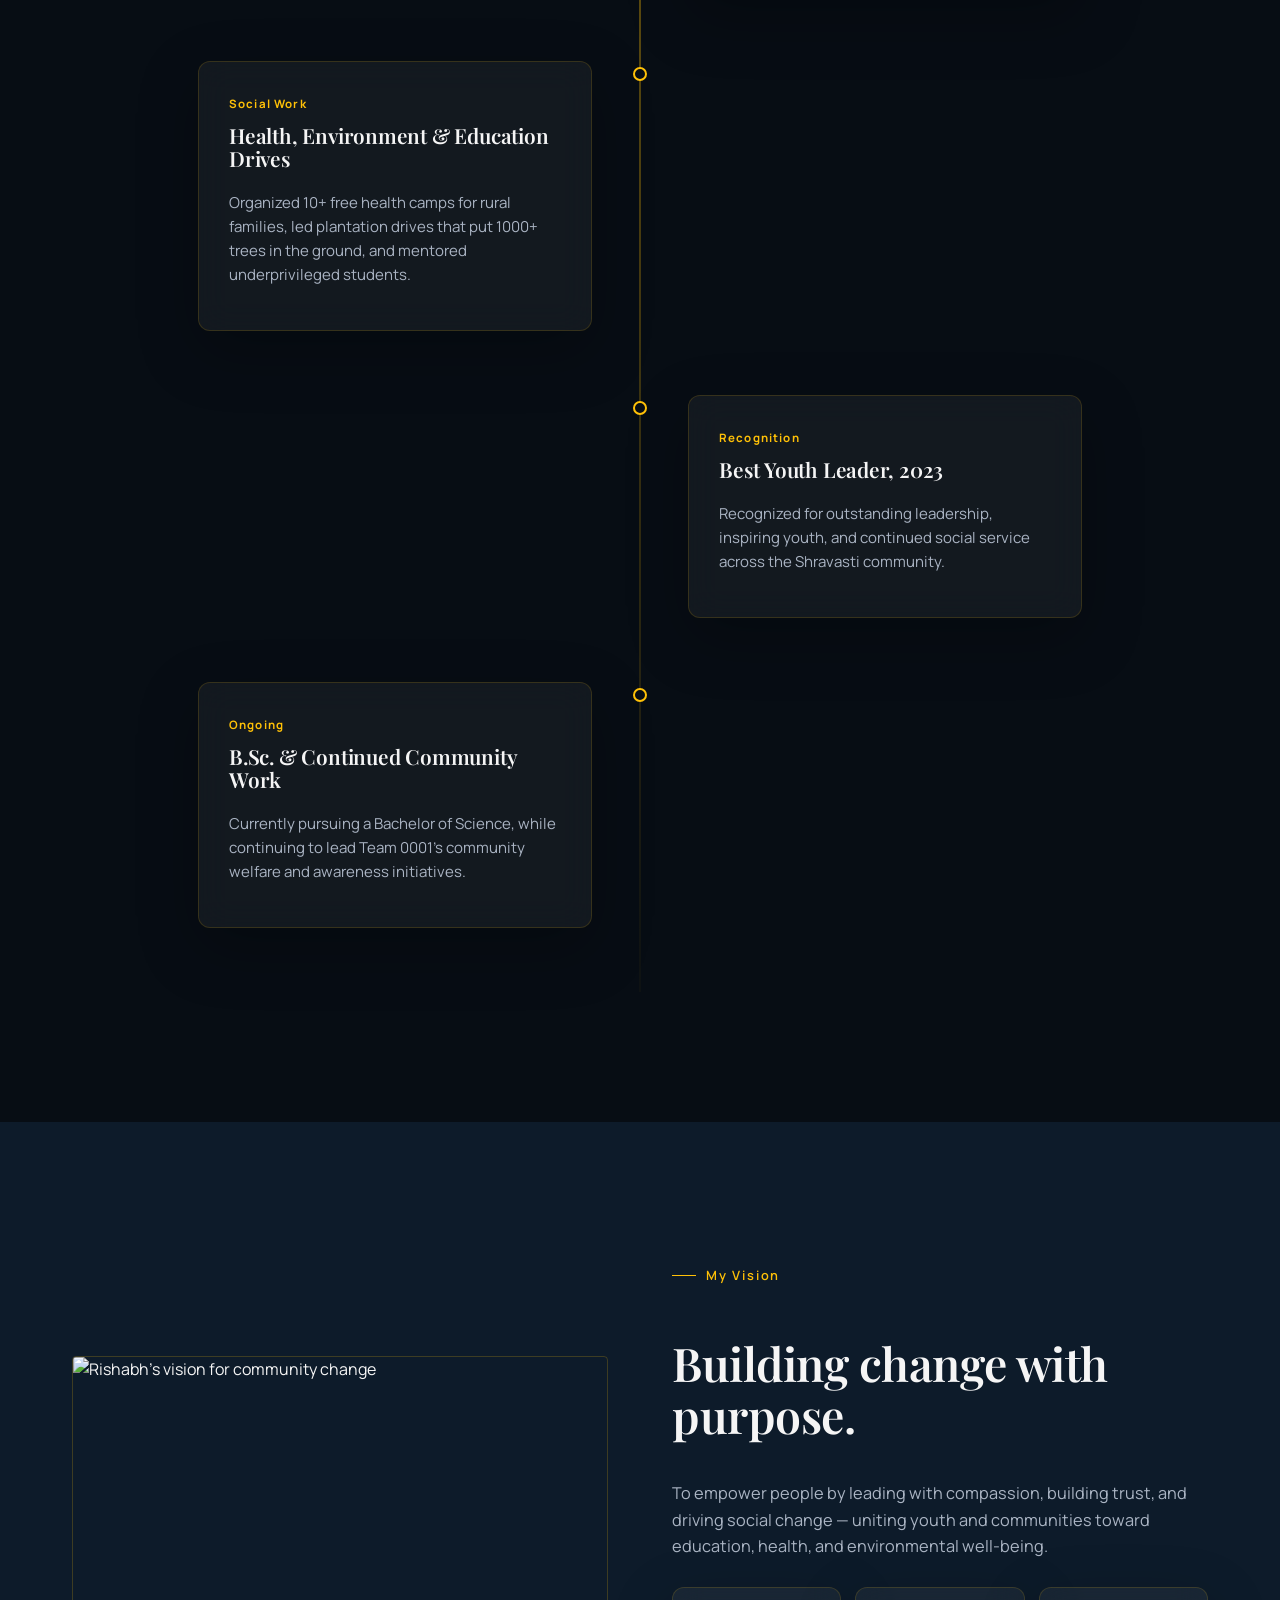
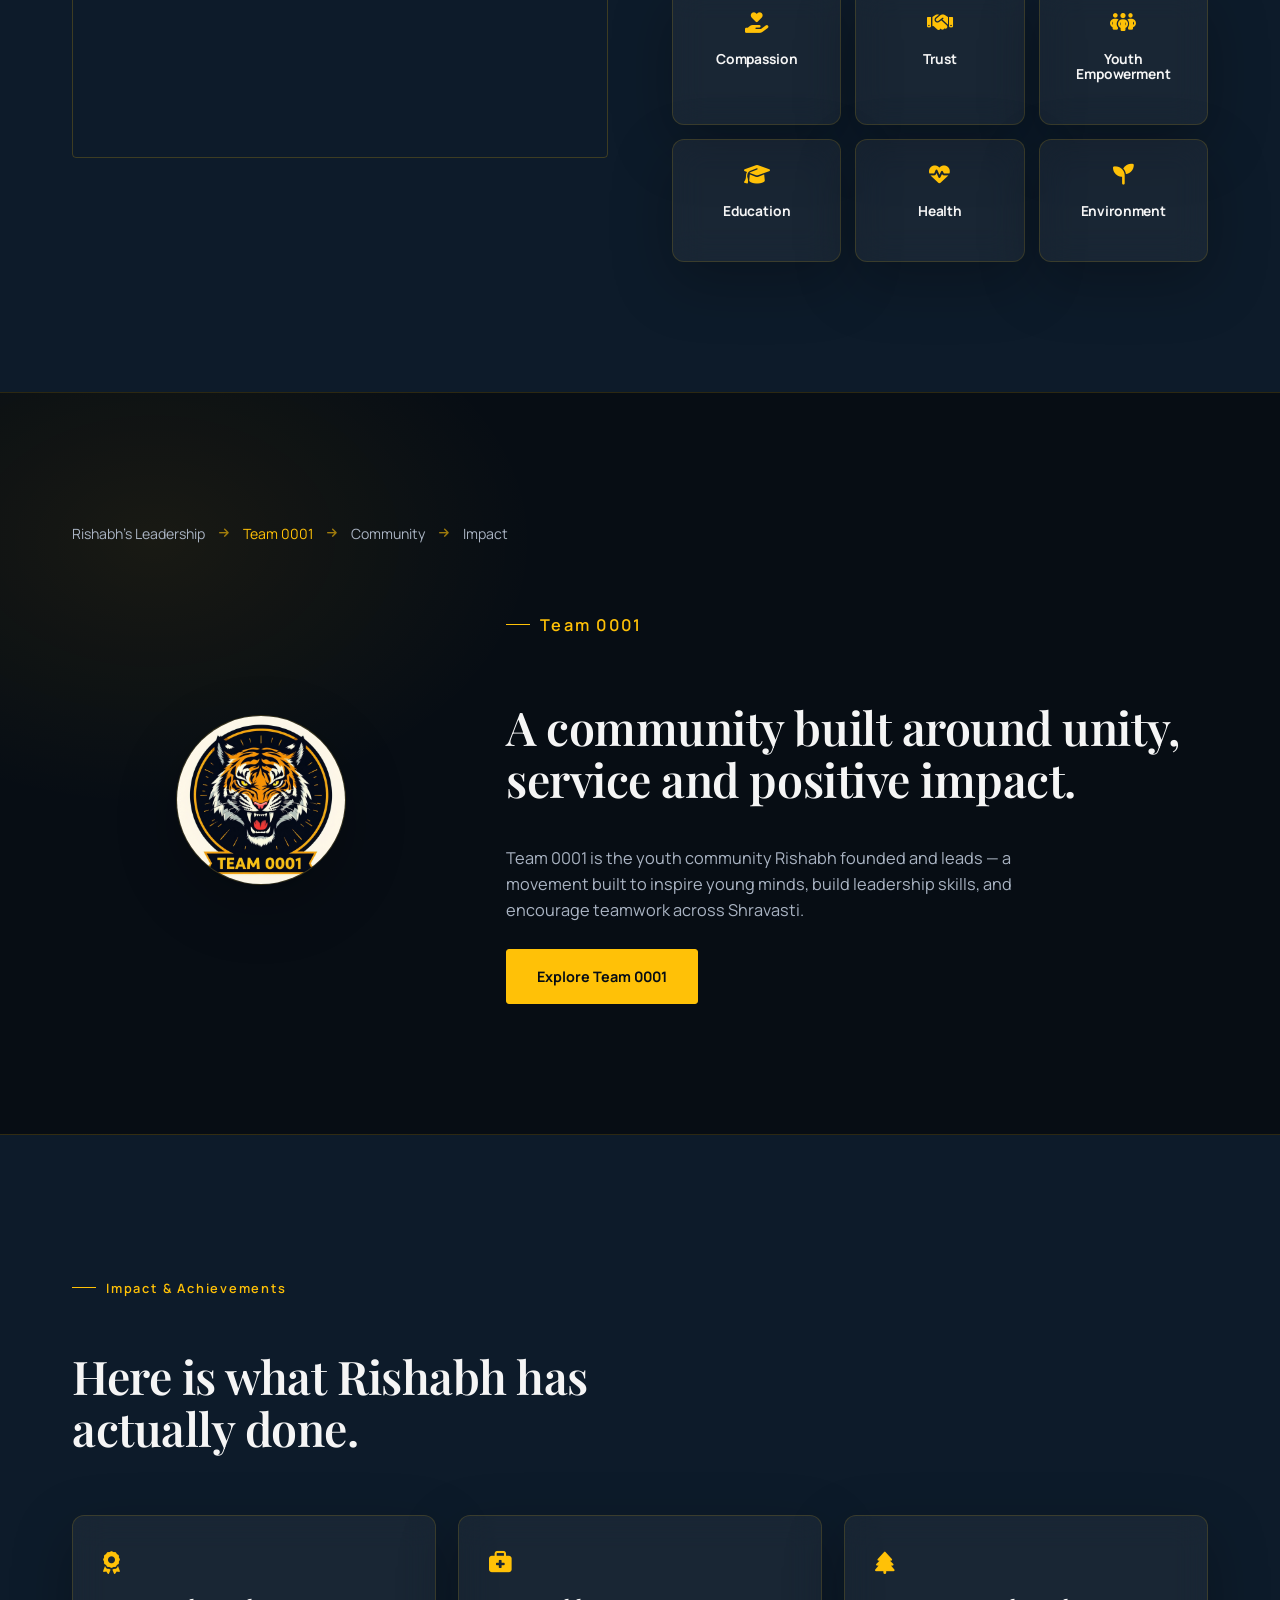
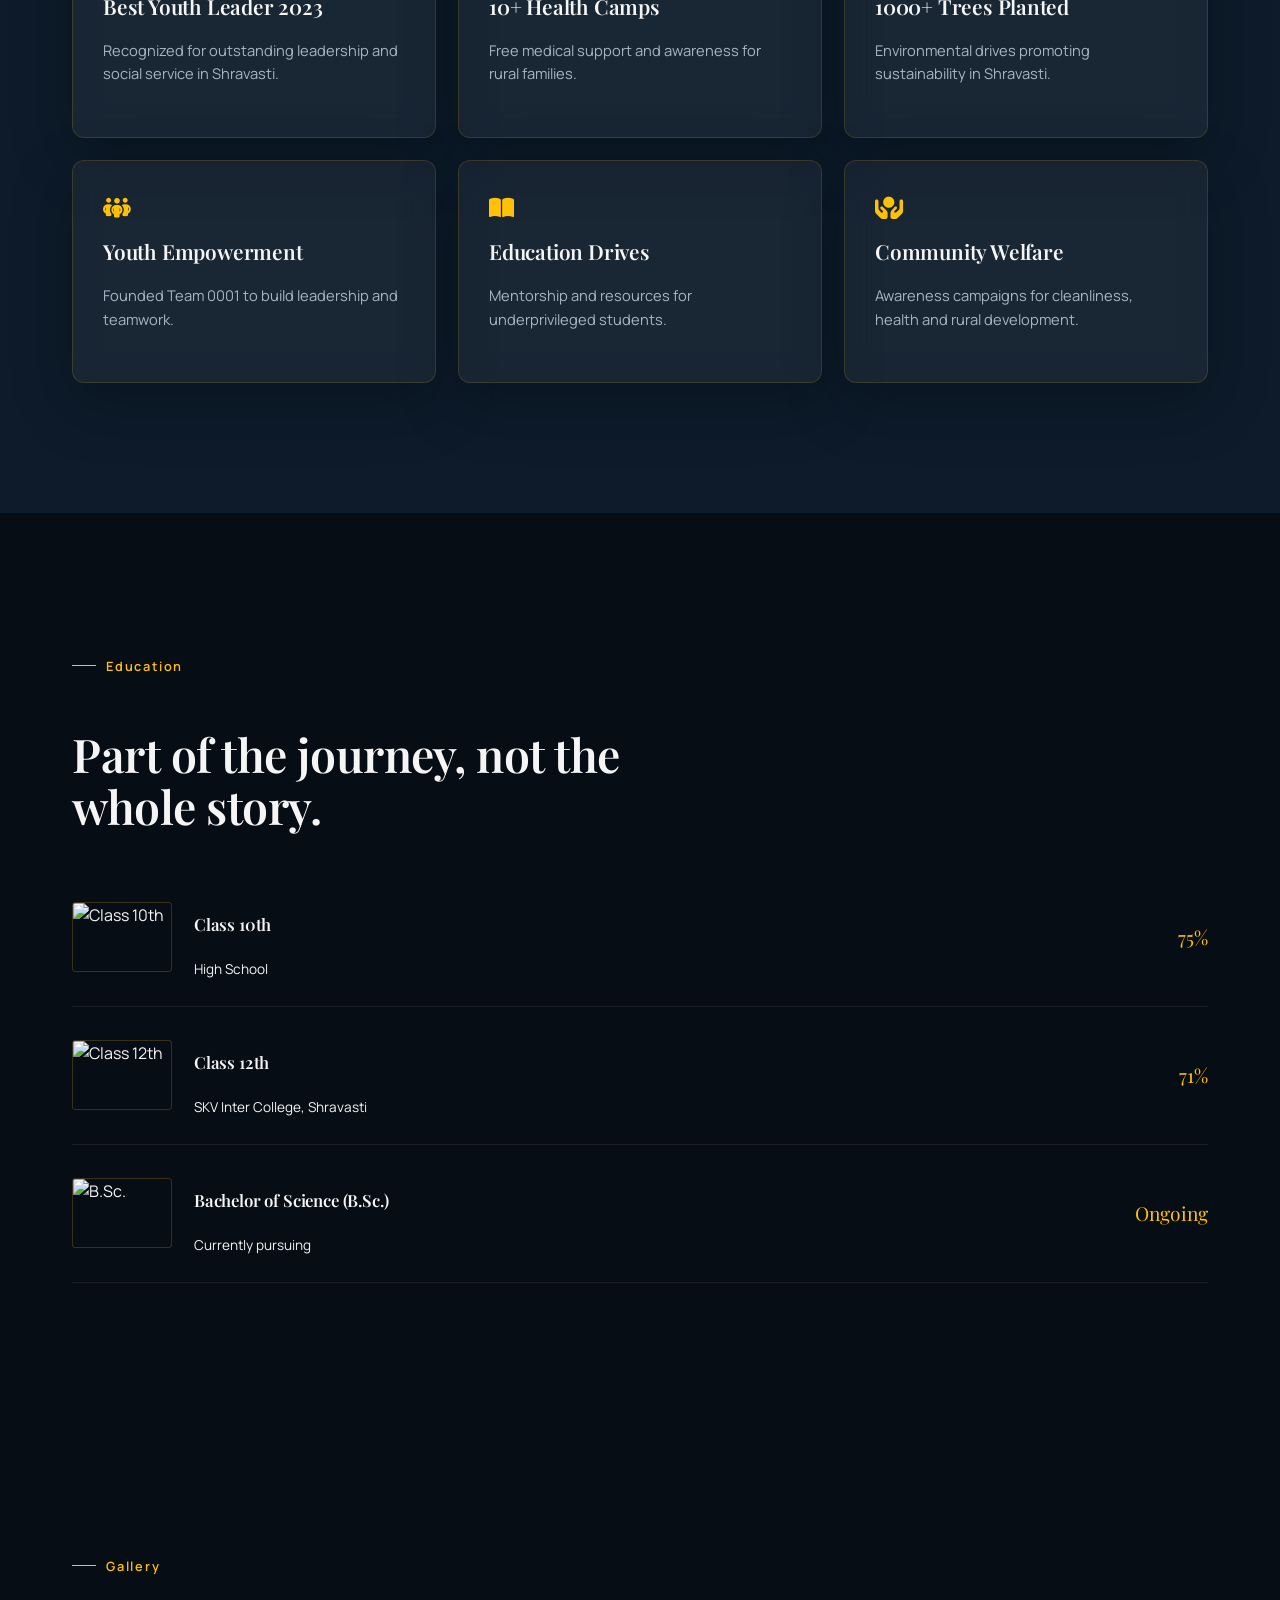
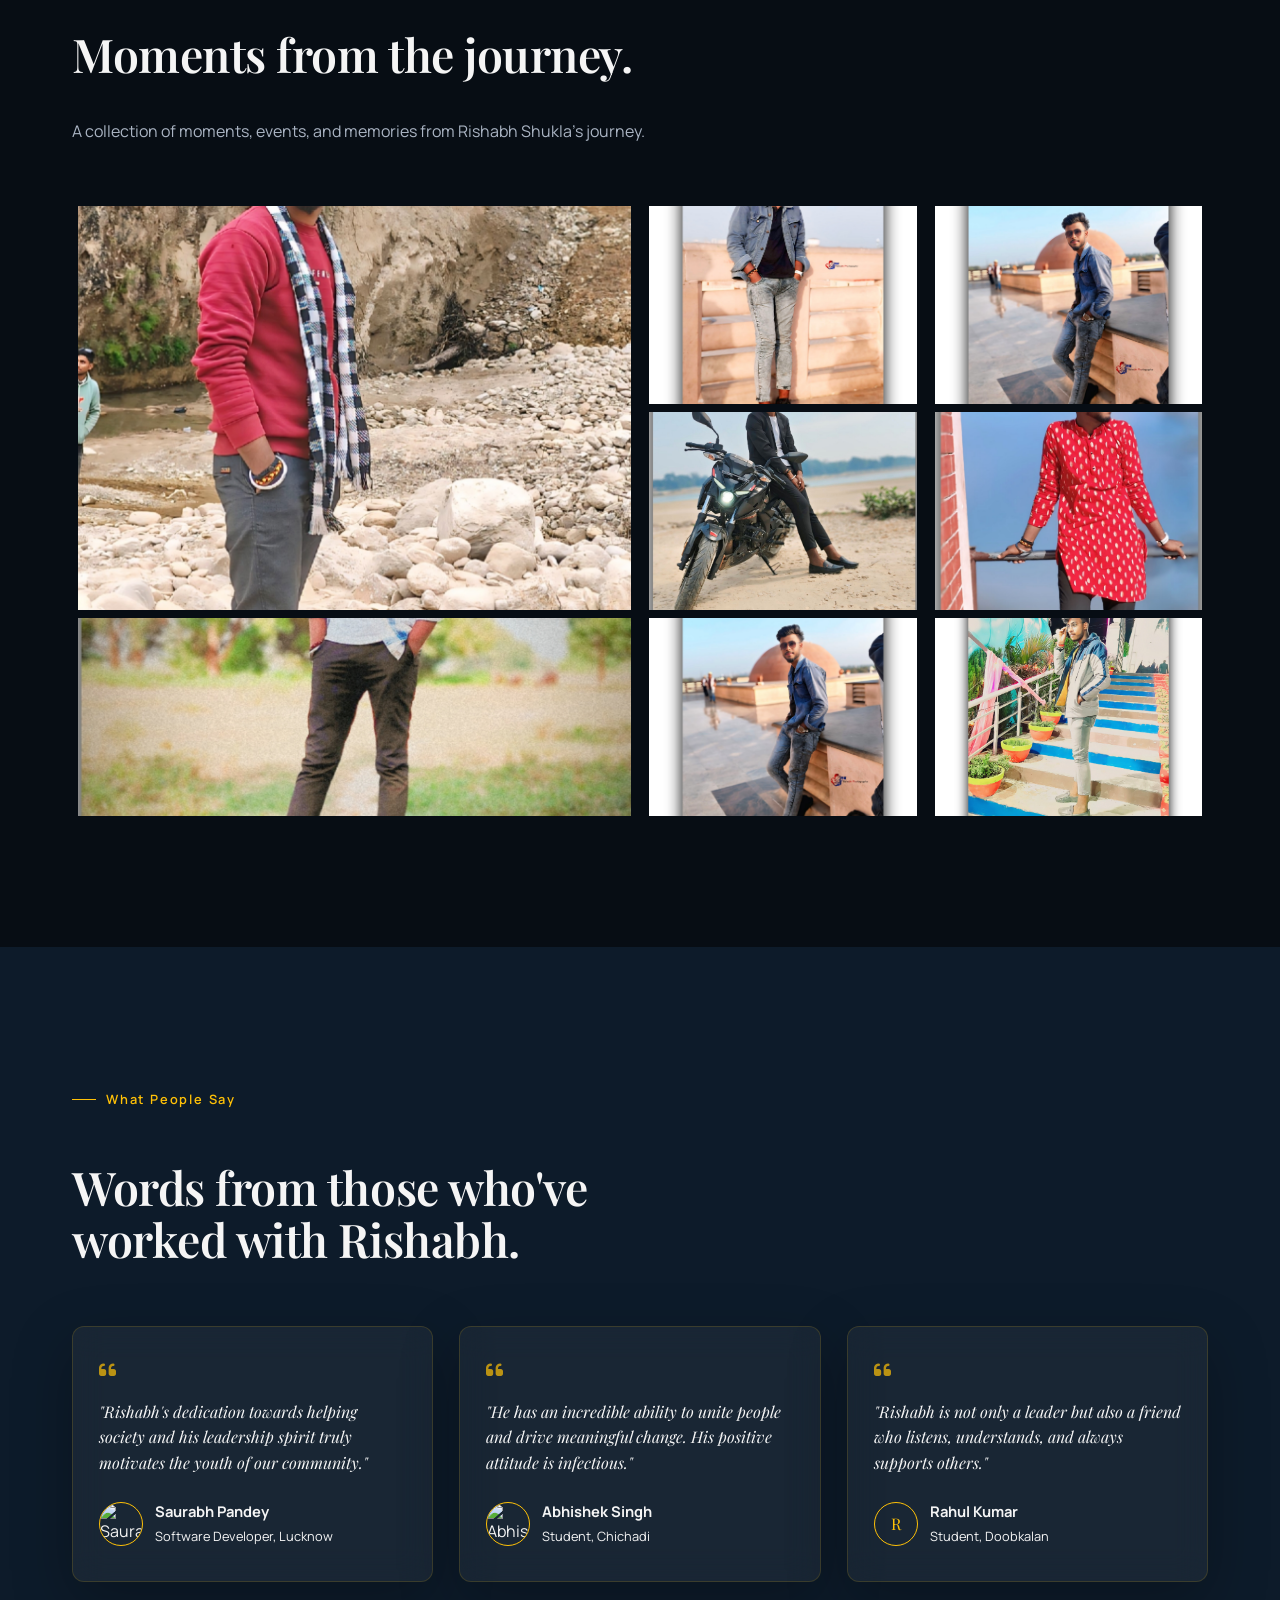
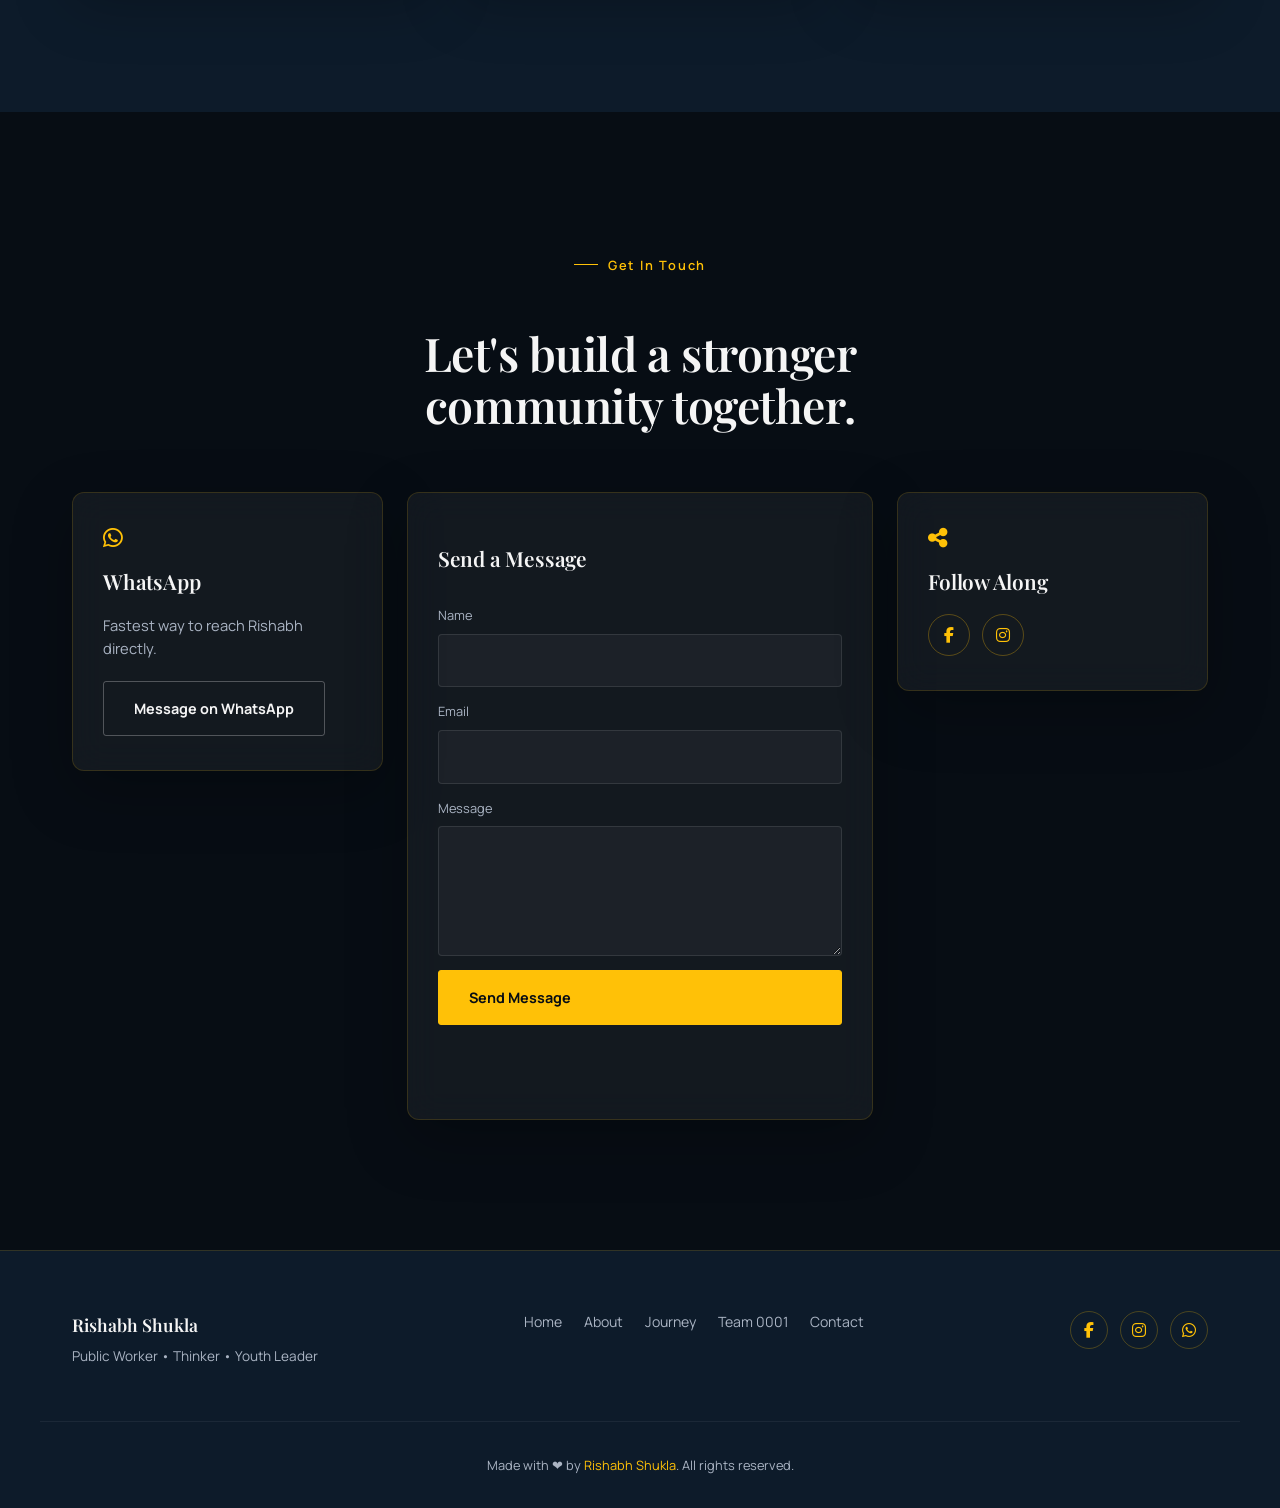
==== commit bc1f6764: "message" ====
--- a/index.html
+++ b/index.html
@@ -236,7 +236,7 @@
               r="92"
             />
           </svg>
-          <!-- this is comment -->
+          <!-- this si -->
 
           <div class="circle-glow"></div>
 
